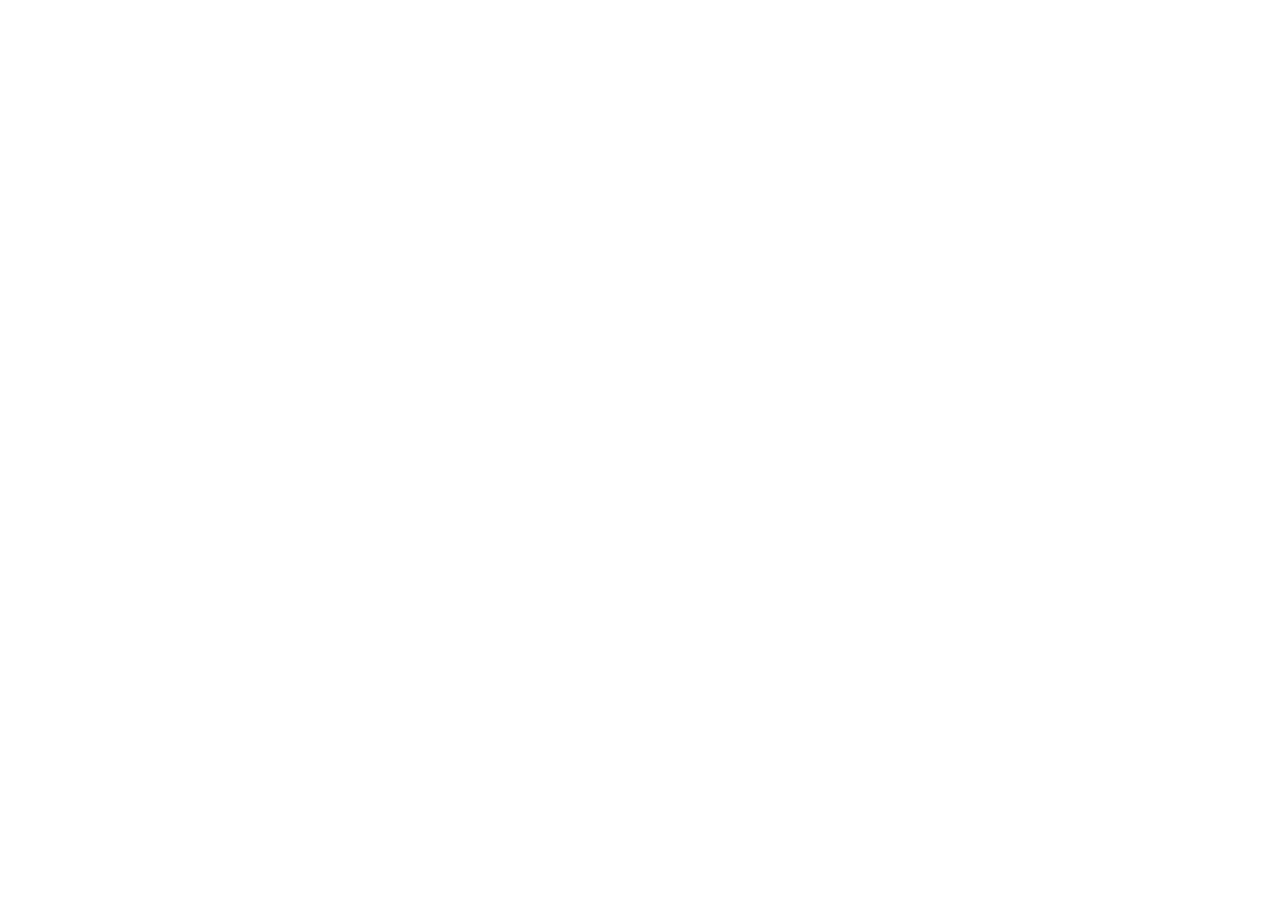
==== index.html @ db1a076f "first" ====
<!DOCTYPE html>
<html lang="pt-BR">

<head>
  <meta charset="UTF-8">
  <meta name="viewport" content="width=device-width, initial-scale=1.0">
  <title>Frutamina | Comercial Agrícola</title>
  <meta name="description" content="Frutamina - Atacadista de hortifruti. Frutas frescas, seleção e distribuição para pontos de venda. Atendimento em São Paulo e CEAGESP.">
  <meta name="theme-color" content="#2ecc71">
  
  <meta name="format-detection" content="telephone=no">

    <script>
        if (location.protocol !== 'https:') {
            location.replace('https://' + location.hostname + location.pathname + location.search);
        }
    </script> 

  <link rel="stylesheet" href="assets/css/style.css?v=2">
  <!-- Google Fonts (carregamento otimizado) -->
  <link href="https://fonts.googleapis.com/css2?family=Nunito:wght@200;400;700;900&family=Noto+Sans+SC:wght@400;700&display=swap" rel="stylesheet">
  <link rel="preconnect" href="https://cdn.jsdelivr.net">
  <!-- Preload imagem do banner para reduzir tempo até o primeiro paint do herói -->
  <link rel="preload" href="assets/svg/banner2.svg" as="image">
  <!-- Favicon -->

  <!-- Preconnect fonts (melhora carregamento do Google Fonts) -->
  <link rel="preconnect" href="https://fonts.googleapis.com">
  <link rel="preconnect" href="https://fonts.gstatic.com" crossorigin>

  <!-- Favicon -->
  <link rel="icon" type="image/png" href="assets/svg/favicon.webp">


  <!-- Bootstrap Icons -->
  <link rel="stylesheet" href="https://cdn.jsdelivr.net/npm/bootstrap-icons@1.13.1/font/bootstrap-icons.min.css" />

</head>


<body>
  <header id="header">
    <!-- Logo -->
    <div class="header-logo">
      <a href="#home">
  <img src="assets/svg/logo.webp" alt="Frutamina - logo" class="logo" width="600" height="450" loading="lazy" />
      </a>
    </div>

    <!-- Menu Desktop -->
    <nav class="menu-desktop">
      <ul class="menu menu-principal">
        <li class="menu-item">
          <a href="#home" class="menu-link active">
            <span class="menu-texto"> home </span>
          </a>
        </li>

        <li class="menu-item">
          <a href="#produtos" class="menu-link">
            <span class="menu-texto"> produtos </span>
          </a>
        </li>

        <li class="menu-item">
          <a href="#sobre" class="menu-link">
            <span class="menu-texto"> sobre</span>
          </a>
        </li>

        <li class="menu-item">
          <a href="#contato" class="menu-link">
            <span class="menu-texto"> contato </span>
          </a>
        </li>
      </ul>
    </nav>


    <!-- Icone Trocar Cor Tema -->
    <div class="header-toggle">
      <i id="toggleTheme" class="bi bi-sun"> </i>

      <button id="menuHamburger" class="btn-menu-mobile">
        <i class="bi bi-list"></i>
      </button>

    </div>
  </header>

  <!-- Menu Mobile -->
  <nav id="menuMobile" class="menu menu-principal menu-mobile">
    <!-- Botão de fechar -->
    <button class="btn-fechar-mobile" onclick="document.getElementById('menuMobile').classList.remove('active')">
      <i class="bi bi-x-lg"></i>
    </button>

    <!-- Logo dentro do menu -->


    <!-- Links com ícones -->
    <ul class="menu-lista">
      <li class="menu-item">
        <a href="#home" class="menu-link">
          <i class="bi bi-house-door"></i>
          <span>Home</span>
        </a>
      </li>
      <li class="menu-item">
        <a href="#produtos" class="menu-link">
          <i class="bi bi-basket"></i>
          <span>Produtos</span>
        </a>
      </li>
      <li class="menu-item">
        <a href="#sobre" class="menu-link">
          <i class="bi bi-info-circle"></i>
          <span>Sobre</span>
        </a>
      </li>
      <li class="menu-item">
        <a href="#contato" class="menu-link">
          <i class="bi bi-telephone"></i>
          <span>Contato</span>
        </a>
      </li>
    </ul>

    <!-- Redes sociais (opcional, mas enche espaço) -->
    <div class="menu-social-mobile">
      <a href="https://www.instagram.com/frutamina.oficial/" target="_blank"><i class="bi bi-instagram"></i></a>
      <a href="https://www.tiktok.com/@frutamina.oficial" target="_blank"><i class="bi bi-tiktok"></i></a>
      <a href="tel:3641-4352" target="_blank"><i class="bi bi-telephone"></i></a>
      <a href="tel:3641-4352" target="_blank"><i class="bi bi-whatsapp"></i></a>
    </div>
  </nav>
  <!-- FIM MENU MOBILE -->
  <main id="home">
    <section class="banner" id="home">
      <div class="main-content">
        <h1 class="titulo">Atacadista de Hortifruti</h1>
        <h2 class="subtitulo">frutas frescas</h2>
        <p class="subtitulo-banner">Avenida Doutor Gastão Vidigal, 1946 - Pav. MFEB MÓDULO 22 a 27 (CEAGESP) - Vila
          Leopoldina, São Paulo - SP, 05316-900</p>

        <ul class="menu menu-social">
          <li>
            <ul class="menu menu-social">

              <li>
                <a href="https://www.instagram.com/frutamina.oficial/" target="_blank" class="menu-social-link">
                  <i class="bi bi-instagram social-icon"></i>
                </a>
              </li>
              <li>
                <a href="https://www.tiktok.com/@frutamina.oficial" target="_blank" class="menu-social-link">
                  <i class="bi bi-tiktok social-icon"></i>
                </a>
              </li>
              <li>
                <a href="tel:3641-4352" target="_blank" class="menu-social-link">
                  <i class="bi bi-telephone social-icon"></i>
                </a>
              </li>
              <li>
                <a href="https://wa.me/5511999589953" target="_blank" class="menu-social-link">
                  <i class="bi bi-whatsapp social-icon"></i>
                </a>
              </li>
            </ul>
          </li>
        </ul>

        <!-- fechamento -->
        <a href="produtos.html">
          <button class="btn btn-banner">
            <span class="btn-texto">ver produtos</span>
            <i class="bi bi-arrow-down-right"></i>
          </button>
        </a>
    </section>
  </main>
  </div>

  <div class="container">
    <section id="produtos" class="produtos">
      <h2>Mais vendidos</h2>
      <div class="produtos-container">

        <article class="produtos-card">
            <img src="assets/svg/produtos/amarelo.webp" alt="Melões Frutamina" class="card-cover" loading="lazy" width="800" height="600" />

          <div class="card-body">
            <h3 class="card-title">Melões</h3>

            <p class="card-description">Frescos e selecionados</p>

            <ul class="card-lista">
              <li class="card-item">
                <i class="bi bi-droplet"></i>
                Sabor doce
              </li>
              <li class="card-item">
                <i class="bi bi-droplet"></i>
                Alta durabilidade
              </li>
              <li class="card-item">
                <i class="bi bi-droplet"></i>
                Marca premium
              </li>
            </ul>

            <div class="card-button">
              <a href="produtos.html">
              <button class="btn btn-primario">
                  <span class="btn-texto">Ver mais</span>
                  <i class="bi bi-search"></i>
                </button>
              </a>  
            </div>
          </div>
        </article>

        <article class="produtos-card2">
          <img src="assets/svg/produtos/melancia.webp" alt="Melancias Frutamina" class="card-cover" loading="lazy" width="800" height="600" />

          <div class="card-body">
            <h3 class="card-title">Melancias</h3>

            <p class="card-description">Frescas e selecionadas</p>

            <ul class="card-lista">
              <li class="card-item">
                <i class="bi bi-droplet"></i>
                Diversas variedades de Melancias
              </li>
              <li class="card-item">
                <i class="bi bi-droplet"></i>
                Melancias doces e suculentas
              </li>
              <li class="card-item">
                <i class="bi bi-droplet"></i>
                Melancias sem sementes
              </li>
            </ul>

            <div class="card-button">
              <a href="produtos.html">
              <button class="btn btn-primario">
                  <span class="btn-texto">Ver mais</span>
                  <i class="bi bi-search"></i>
                </a>
                </button>
            </div>
        </article>

        <article class="produtos-card">
          <img src="assets/svg/produtos/palmer.webp" alt="Mangas Palmer Frutamina" class="card-cover" loading="lazy" width="800" height="600" />

          <div class="card-body">
            <h3 class="card-title">Mangas</h3>

            <p class="card-description">Frescas e selecionadas</p>

            <ul class="card-lista">
              <li class="card-item">
                <i class="bi bi-droplet"></i>
                Cor vibrante
              </li>
              <li class="card-item">
                <i class="bi bi-droplet"></i>
                Doçura intensa
              </li>
              <li class="card-item">
                <i class="bi bi-droplet"></i>
                Alta produtividade
              </li>

            </ul>

            <div class="card-button">
              <a href="produtos.html">
              <button class="btn btn-primario">
                  <span class="btn-texto">Ver mais</span>
                  <i class="bi bi-search"></i>
                </button>
              </a>
            </div>
        </article>
        <a href="produtos.html">
          <button class="btn btn-primario btn-ver-mais">
            <span class="btn-texto">Ver mais produtos</span>
            <i class="bi bi-search"></i>
          </button>
        </a>
    </section>

    <section id="sobre" class="sobre">

      <!-- Conteudo 1 -->
      <div class="sobre-content1">
  <img src="assets/svg/logo2.webp" alt="Frutamina - selo" class="sobre-logo" loading="lazy" width="600" height="450">

        <div class="sobre-description">
          <h2> sobre nós </h2>
          <p>
            A Frutamina, empresa do Grupo De Marchi, atua desde 2003 no CEAGESP e, a partir de 2013, expandiu para a
            distribuição completa de FLV. Conta com dois centros de distribuição em São Paulo (12 mil m²), unidade de
            embalagem com capacidade de 200 mil kg/dia e atende mais de 300 lojas diariamente. Comercializa mais de 12
            milhões de kg por ano, abrangendo 50 variedades de frutas e legumes, nacionais e importados.
          </p>


        </div> <!-- Fim Descricao -->
      </div>


      <div class="sobre-content2">




        <section id="contato" class="contato">
          <div class="container-contato">
            <h2>contato</h2>

            <div class="contato-container">
              <!-- Lado Esquerdo - Informações de Contato -->
              <div class="contato-info">
                <div class="info-header">
                  <h3>Informações de Contato</h3>
                  <p>Estamos à disposição para atender você. Entre em contato por um dos canais abaixo:</p>
                </div>

                <a href="https://www.google.com/maps/dir/-23.5339776,-46.7402752/Frutamina+-+Avenida+Doutor+Gast%C3%A3o+Vidigal,+1946+-+Pav.+MFEB+MODULO+22+A+27+(+Ceagesp)+-+Vila+Leopoldina,+S%C3%A3o+Paulo+-+SP,+05316-900/@-23.5335942,-46.7415523,17z/data=!3m1!4b1!4m9!4m8!1m1!4e1!1m5!1m1!1s0x94cef8bb15cd7eb7:0xff317b3f53ee65c9!2m2!1d-46.737823!2d-23.532585?entry=ttu"
                  target="_blank">
                  <div class="info-item">
                    <div class="info-icon"><i class="bi bi-geo-alt"></i></div>
                    <div class="info-content">
                      <h4>Nosso Endereço</h4>
                      <p>Avenida Doutor Gastão Vidigal, 1946 - Pav. MFEB MÓDULO 22 a 27 (CEAGESP)</p>
                      <p>Vila Leopoldina, São Paulo - SP, 05316-900</p>
                    </div>
                  </div>
                </a>

                <a href="tel:3641-4352" target="_blank">
                  <div class="info-item">
                    <div class="info-icon"><i class="bi bi-telephone"></i></div>
                    <div class="info-content">
                      <h4>Telefone</h4>
                      <p>3641-4352</p>
                    </div>
                  </div>
                </a>

                <a href="https://wa.me/5511999589953" target="_blank">
                  <div class="info-item">
                    <div class="info-icon"><i class="bi bi-whatsapp"></i></div>
                    <div class="info-content">
                      <h4>WhatsApp</h4>
                      <p>(11) 99958-9953</p>
                    </div>
                  </div>
                </a>

                <a href="mailto:contato@frutamina.com.br" target="_blank">
                  <div class="info-item">
                    <div class="info-icon"><i class="bi bi-envelope"></i></div>
                    <div class="info-content">
                      <h4>Email</h4>
                      <p>contato@frutamina.com.br</p>
                    </div>
                  </div>
                </a>

                <a href="https://www.instagram.com/frutamina.oficial/" target="_blank">
                  <div class="info-item">
                    <div class="info-icon"><i class="bi bi-instagram"></i></div>
                    <div class="info-content">
                      <h4>Instagram</h4>
                      <p>@frutamina.oficial</p>
                    </div>
                  </div>
                </a>

                <a href="https://www.tiktok.com/@frutamina.oficial?lang=en" target="_blank">
                  <div class="info-item">
                    <div class="info-icon"><i class="bi bi-tiktok"></i></div>
                    <div class="info-content">
                      <h4>TikTok</h4>
                      <p>@frutamina.oficial</p>
                    </div>
                  </div>
                </a>
              </div>

              <!-- Lado Direito - Formulário (Formspree) -->
              <div class="contato-form">
                <div class="form-header">
                  <h3>Fale Conosco</h3>
                  <p>Envie sua mensagem e nossa equipe responderá o mais breve possível.</p>
                </div>
                

                <!-- IMPORTANTE: troque a URL abaixo pelo seu endpoint Formspree -->
                <form class="form-contato" id="formContato" action="https://formspree.io/f/xeolblra" method="POST"
                  novalidate>
                  <!-- Honeypot anti-spam (não remova) -->
                  <input type="text" name="_gotcha" tabindex="-1" autocomplete="off" style="display:none"
                    aria-hidden="true">

                  <!-- Opcional: assunto do e-mail que você recebe -->
                  <input type="hidden" name="_subject" value="Nova mensagem do site - Frutamina">
                  <!-- Opcional: redirecionamento se enviar sem JS -->
                  <input type="hidden" name="_next" value="/obrigado.html">

                  <div class="form-row">
                    <div class="form-group">
                      <input type="text" id="nome" name="nome" placeholder="Nome" required>
                    </div>
                    <div class="form-group">
                      <input type="tel" id="telefone" name="telefone" placeholder="Telefone" inputmode="tel"
                        autocomplete="tel" required>
                      <small class="error-msg" id="telError"></small>
                    </div>

                  </div>

                  <div class="form-row">
                    <div class="form-group">
                      <input type="text" id="segmento" name="segmento" placeholder="Segmento/Ramo">
                    </div>
                    <div class="form-group">
                      <input type="email" id="email" name="email" placeholder="Email" required>
                      <small class="error-msg" id="emailError"></small>
                    </div>
                  </div>

                  <div class="form-group">
                    <input type="text" id="assunto" name="assunto" placeholder="Assunto" required>
                  </div>

                  <div class="form-group">
                    <textarea id="mensagem" name="mensagem" placeholder="Mensagem" rows="5" required></textarea>
                  </div>

                  <div id="formAlert" class="form-alert" aria-live="polite"></div>

                  <button type="submit" class="btn btn-enviar" id="btnEnviar">
                    <span class="btn-texto">Enviar Mensagem</span>
                    <i class="bi bi-send"></i>
                  </button>
                </form>
              </div>
            </div>
          </div>
        </section>


      </div>
  </div>

  <footer>
    <div class="footer-container">
      <p class="frutamina">&copy; 2025 Frutamina. Todos os direitos reservados.</p>
      <a href="https://pathy-systems.github.io/pathy_systems/" target="_blank">
        <button class="btn-footer">
          <span class="pedro">Desenvolvido por Pathy Systems<i class="bi bi-github"></i></span>
        </button>
      </a>
    </div>
  </footer>


</body>
<script src="assets/js/script.js?v=2" defer></script>
---- assets/css/style.css ----
* {
  box-sizing: border-box;
  margin: 0;
  padding: 0;
}

:root {
  --fonte-textos: 'Nunito', sans-serif;
  --fonte-titulos: 'Noto Sans SC', sans-serif;
  --fonte-escrita: 'Noto Sans Duployan', sans-serif;
  --cor-link: #2563eb;
}

:root,
:root[data-theme="light"] {
  --cor-fundo-primário: #ffffff;
  --cor-fundo-secundário: #eeeeee;
  --cor-texto: #000000;
  --cor-icone: #555555;
  --cor-hover: #2ecc71;
  --cor-azul-contato: #2563eb;
  --cor-azul-hover: #1d4ed8;
  --cor-botao: #000;

}

:root[data-theme="dark"] {
  --cor-fundo-primário: #121212;
  --cor-fundo-secundário: #1e1e1e;
  --cor-texto: #f5f5f5;
  --cor-icone: #bbbbbb;
  --cor-hover: #2ecc71;
  --cor-botao: #fff;

}

html {
  scroll-behavior: smooth;

}


.container {
  margin: 0 auto;
  padding-left: 2rem;
  padding-right: 2rem;
}



.produtos,
.sobre,
.contato {
  padding-top: 5rem;
  padding-bottom: 2rem;
  /* ajuste conforme a altura do seu header */
}

i {
  color: var(--cor-icone);
}

button {
  border: var(--cor-texto) 2.5px solid;
  background: none;
  cursor: pointer;
}

body {
  background-color: var(--cor-fundo-primário);
  transition: all 0.3s ease-in-out;
}


a {
  text-decoration: none;
  color: var(--cor-link);
}

span {
  font-family: var(--fonte-textos);
}

ul {
  list-style: none;
}

li {
  color: var(--cor-texto)
}


h1 {
  font-family: var(--fonte-textos);
  color: var(--cor-texto);
  text-rendering: optimizeLegibility;
  text-transform: uppercase;
}

h2 {
  font-family: var(--fonte-textos);
  color: var(--cor-texto);
  text-transform: uppercase;
  display: flex;
  justify-content: center;
  font-size: 3rem;
  letter-spacing: 5px;
}

h3 {
  font-family: var(--fonte-escrita);
  color: var(--cor-texto);
  text-rendering: optimizeLegibility;
}

h4 {
  font-family: var(--fonte-escrita);
  color: var(--cor-texto);
  text-rendering: optimizeLegibility;
}

/* BOTOES */

.btn-banner {
  border-radius: 1rem;
  font-size: 1rem;
  cursor: pointer;
  transition: all 0.3s ease-in-out;
  display: flex;
  gap: 0.5rem;
  align-items: center;
  justify-content: center;
  margin-top: -1rem;
  background: transparent;
  padding: 0.6rem 1.2rem;
  gap: .6rem;
  border-radius: 2rem;
  border-color: white;
}


.btn-banner:hover {
  background: #2ecc71;
  border-color: #2ecc71;
  color: #fff;
  transform: translateY(-2px);
}

.btn-banner i {
  color: white;
}

.btn-banner span {
  color: white;
  font-weight: 700;
  text-transform: capitalize;
  font-weight: 700;
}

.btn-primario {
  border-radius: 1rem;
  font-size: 1rem;
  cursor: pointer;
  transition: all 0.3s ease-in-out;
  display: flex;
  gap: 0.5rem;
  align-items: center;
  justify-content: center;
  margin-top: -1rem;
  background: transparent;
  padding: 0.6rem 1.2rem;
  gap: .6rem;
  border-radius: 2rem;
}


.btn-primario:hover {
  background: #2ecc71;
  border-color: #2ecc71;
  color: #fff;
  transform: translateY(-2px);
}

.btn-primario i {
  color: var(--cor-texto);
}

.btn-primario span {
  color: var(--cor-texto);
  font-weight: 700;
  text-transform: capitalize;
  font-weight: 700;
}

.btn-primario:hover span {
  color: #fff;
  font-weight: 700;
}

.btn-primario:hover i {
  color: #fff;
}

/* SOCIAL ICONS */

.social-icon {
  color: white;
  font-size: 2rem;
}


/* CORPO */

.titulo {
  display: flex;
  justify-content: center;
  font-size: 4rem;
}

.subtitulo-banner {
  font-size: 1.2rem;
  /* tamanho do subtítulo do banner */
  font-family: var(--fonte-textos);
  color: var(--cor-texto);
  margin-top: -0.5rem;
  text-align: center;
}

.banner p {
  text-decoration: none;
}

/* MENU */

.logo {
  width: 15rem;
  height: auto;
  pointer-events: none;
}

.logo img,
card-cover,
produto-img,
modal-imagem img {
  aspect-ratio: 4 / 3;
  max-width: 100%;
  height: auto;
  display: block;
}

#header {
  display: flex;
  flex-direction: row;
  align-items: center;
  justify-content: space-between;
  width: 100%;
  padding: 1rem 2rem;
  z-index: 100;
  position: fixed;
  background-color: var(--cor-fundo-secundário);
  transition: all 0.3s ease-in-out;
}

.header-logo {
  display: flex;
  align-items: center;
  /* Garante alinhamento da logo */
}

.menu {
  display: flex;
  gap: 1rem;
  align-items: center;
}

.menu-texto {
  color: var(--cor-texto);
  text-transform: uppercase;
  font-size: 1rem;
  font-weight: 700;
  font-family: var(--fonte-textos);
  text-rendering: optimizeLegibility;
  transition: border-bottom 0.3s ease;
  border-bottom: 2px solid transparent;

}

.menu-link {
  display: flex;
  align-items: center;
  gap: 0.5rem;
  padding: 0.5rem 1rem;
  transition: all 0.3s ease-in-out;
  color: var(--cor-texto);
}

.menu-link span {
  color: var(--cor-texto);
}

.menu-link.active .menu-texto,
.menu-link:hover .menu-texto {
  color: var(--cor-hover);
  transition: all 0.3s ease-in-out;
  border-bottom: 2px solid var(--cor-hover);
  /* Linha visível ao ativar */
}


.menu-link:hover .social-icon {
  color: var(--cor-hover);
  transition: all 0.3s ease-in-out;
}

.header-toggle {
  display: flex;
  align-items: center;
  justify-content: flex-end;
}

#toggleTheme:hover {
  color: var(--cor-hover);
  transition: all 0.3s ease-in-out;
  border-bottom: 2px solid;
  /* Linha invisível para evitar "pulo" ao ativar */
  transition: border-bottom 0.3s ease;
  /* Adiciona transição suave */
}

#toggleTheme {
  cursor: pointer;
  color: var(--cor-icone);
  font-size: 1.6rem;
  /* tamanho fonte */
  transition: all 0.3s ease-in-out, border-bottom 0.3s ease;
  border-bottom: 2px solid transparent;
  /* Linha invisível para evitar "pulo" ao ativar */
}

.btn-menu-mobile {
  color: var(--cor-icone);
  border: none;
  font-size: 1.8rem;
  padding: 0.5rem;
  margin-left: 1rem;
  display: flex;
  align-items: center;
  justify-content: center;
  cursor: pointer;
  display: none;
}

/* MENU MOBILE */

/* ===== MENU MOBILE MODERNO ===== */
.menu-mobile {
  position: fixed;
  top: 0;
  right: 0;
  z-index: 50;
  width: 75%;
  height: 100%;
  background: var(--cor-fundo-secundário);
  backdrop-filter: blur(10px);
  display: flex;
  flex-direction: column;
  padding: 2rem 1.5rem;
  transform: translateX(100%);
  transition: transform 0.4s ease, opacity 0.3s ease;
  opacity: 0;
}

.menu-mobile.active {
  transform: translateX(0);
  opacity: 1;
}

.btn-fechar-mobile {
  align-self: flex-end;
  background: none;
  border: none;
  font-size: 2rem;
  color: #fff;
  margin-bottom: 1rem;
}

.menu-logo-mobile {
  text-align: center;
  margin-bottom: 2rem;
}

.menu-logo-mobile img {
  width: 120px;
  height: auto;
}

.menu-lista {
  list-style: none;
  flex: 1;
}

.menu-lista .menu-item {
  margin-bottom: 1.2rem;
}

.menu-lista .menu-link {
  display: flex;
  align-items: center;
  gap: 0.8rem;
  padding: 0.8rem 1rem;
  border-radius: 8px;
  color: #fff;
  text-decoration: none;
  transition: background 0.3s ease;
  font-size: 1.1rem;
}

.menu-lista .menu-link:hover {
  background: rgba(255, 255, 255, 0.1);
}

.menu-lista .menu-link i {
  font-size: 1.3rem;
  color: var(--cor-azul-contato);
}

.menu-social-mobile {
  margin-top: auto;
  display: flex;
  justify-content: center;
  gap: 1.5rem;
}

.menu-social-mobile a {
  font-size: 1.8rem;
  transition: color 0.3s ease;
}

.menu-social-mobile i:hover {
  color: var(--cor-azul-contato);
  transition: 0.3s ease-in-out;
}


/* Corpo */

#home {
  display: flex;
  flex-direction: column;
  gap: 1.5rem;
  padding-top: 2rem;
}

.banner h1 {
  font-size: 5rem;
  color: white;
  font-weight: 800;
  text-align: center;
}

.banner h2 {
  font-size: 4rem;
  color: white;
  font-weight: 800;
  text-decoration: none;
}

.subtitulo-banner {
  color: white;
}

.banner {
  min-height: 100vh;
  display: flex;
  align-items: center;
  justify-content: center;
  background: url('../svg/banner2.svg') no-repeat center center/cover;
  position: relative;
  overflow: hidden;
  display: flex;
}

.banner::before {
  content: '';
  position: absolute;
  top: 0;
  left: 0;
  width: 100%;
  height: 100%;
  background: inherit;
  filter: blur(4px) brightness(0.9);
  z-index: 1;
  display: flex;
}



.main-content {
  position: relative;
  z-index: 2;
}

.main-content {
  display: flex;
  flex-direction: column;
  align-items: center;
  justify-content: center;
  gap: 1.5rem;
  padding: 1rem 2rem;
  width: 100%;
  z-index: 2;
}

/* menu social */

.menu-social {
  display: flex;
  gap: 1rem;
  justify-content: left;
  margin-top: 1rem;
}

.menu-social-link {
  color: var(--cor-icone);
  display: flex;
  align-items: center;
  gap: 0.5rem;
  transition: all 0.3s ease-in-out;
  margin-bottom: 1rem;
}

.menu-social-link:hover .social-icon {
  color: var(--cor-hover);
  transition: all 0.3s ease-in-out;
}

/* botão */

.produtos {
  display: flex;
  flex-direction: column;
  gap: 1.5rem;
  /* ajuste conforme a altura do seu header */
}

.produtos-container {
  display: flex;
  flex-direction: column;
  gap: 4rem;
}

.produtos-card {
  display: flex;
  flex-direction: row;
  gap: 3rem;
}

.produtos-card2 {
  display: flex;
  flex-direction: row-reverse;
  gap: 3rem;
}

.card-cover {
  width: 50%;
  object-fit: cover;
  object-position: center;
  border-radius: 1rem;
  height: auto;
  pointer-events: none;
}

.card-body {
  display: flex;
  flex-direction: column;
  justify-content: flex-start;
  align-items: flex-start;
  gap: 1rem;
  margin-top: 15px;
}

.card-title {
  font-size: 1.5rem;
  /* tamanho fonte */
  font-family: var(--fonte-textos);
  text-rendering: optimizeLegibility;
  color: var(--cor-texto);
}

.card-description {
  font-size: 1.5rem;
  /* tamanho fonte */
  font-weight: 200;
  /* peso da fonte */
  font-family: var(--fonte-escrita);
  text-rendering: optimizeLegibility;
  color: var(--cor-texto);
}

.card-lista {
  display: flex;
  flex-direction: column;
  gap: 0.5rem;
  color: var(--cor-texto);
  font-family: var(--fonte-textos);
}


.card-item i {
  font-size: 1.1rem;
}

.card-item {
  display: flex;
  gap: 0.5rem;
  text-rendering: optimizeLegibility;
}


.card-button {
  display: flex;
  flex-flow: row wrap;
  justify-content: center;
  align-items: center;
}

.produtos .btn-primario {
  margin: auto;
  width: auto;
}

.btn-ver-mais {
  font-size: 1.1rem;
}

.description-button {
  padding-top: 2rem;
}

/* Sobre */
#sobre {
  scroll-margin-top: 2rem;
}

.sobre-content1,
.sobre-content2 {
  display: flex;
  flex-direction: row;
  align-items: center;
  gap: 2rem;
  text-align: center;

}


.sobre-logo {
  width: 40%;
  border-radius: 50%;
  pointer-events: none;
}

.sobre-description {
  display: flex;
  flex-direction: column;
  gap: 1.5rem;
}

.sobre-description p {
  font-size: 1.5rem;
  color: var(--cor-texto);
  font-family: var(--fonte-escrita);
}

.sobre-content2 .col1,
.sobre-content2 .col2 {
  display: flex;
  flex-direction: column;
  text-align: left;
  gap: 1.5rem;
}

.sobre-content2 .col1 .row1,
.sobre-content2 .col1 .row2 {
  display: flex;
  flex-direction: row;
  gap: .5rem;
}

.sobre-content2 {
  display: flex;
  gap: 2rem;
  align-items: flex-start;
}

.description-button {
  display: flex;
  justify-content: center;
  align-items: center;
  /* opcional, centraliza verticalmente se houver altura */
  margin-top: -2rem;
  /* opcional, espaçamento acima */
}

.sobre-content2 .col1,
.sobre-content2 .col2 {
  display: flex;
  flex-direction: column;
  text-align: left;
  gap: 1.5rem;
}

.sobre-content2 .col1 .row1,
.sobre-content2 .col1 .row2 {
  display: flex;
  flex-direction: column;
  gap: .5rem;
}

.sobre-title {
  font-size: 3rem;
}

.sobre-lista {
  font-size: 1.1rem;
  /* tamanho fonte */
}

.sobre-item {
  display: flex;
  align-items: center;
  gap: 0.5rem;
  font-family: var(--fonte-escrita);
}

.sobre-item i {
  font-size: 1.2rem;
  color: var(--cor-texto);
}

/* Seção Contato */
.contato {
  padding: 5rem 0 2rem;
  background-color: var(--cor-fundo-primário);
  transition: 0.3s ease-in-out;
}

.contato h2 {
  color: var(--cor-texto);
  text-align: center;
  font-size: 3rem;
  letter-spacing: 5px;
  margin-bottom: 3rem;
}


.contato-container {
  display: grid;
  grid-template-columns: 1fr 1fr;
  gap: 0;
  border-radius: 1rem;
  overflow: hidden;
  box-shadow: 0 10px 30px rgba(0, 0, 0, 0.1);
  min-height: 600px;
  transition: 0.3s ease-in-out;
  box-sizing: border-box;
  max-width: 100vw;
  overflow-x: hidden;
  margin-bottom: 0.5rem;
  color: white;
}

/* Lado Esquerdo - Informações */
.contato-info {
  background: linear-gradient(135deg, var(--cor-azul-contato) 0%, var(--cor-azul-hover) 100%);
  padding: 3rem 2.5rem;
  color: white;
  display: flex;
  flex-direction: column;
  gap: 2rem;
}

.info-header h3 {
  font-family: var(--fonte-escrita);
  font-size: 2rem;
  margin-bottom: 1rem;
  color: white;
}

.info-header p {
  font-size: 1.1rem;
  line-height: 1.6;
  opacity: 0.9;
  font-family: var(--fonte-textos);
}

.info-item {
  display: flex;
  align-items: flex-start;
  gap: 1.5rem;
  padding: 1rem 0;
  border-bottom: 1px solid rgba(255, 255, 255, 0.1);
  transition: all 0.3s ease;
}

.info-item:last-child {
  border-bottom: none;
}

.info-item:hover {
  transform: translateY(-10px);
  background-color: rgba(255, 255, 255, 0.05);
  border-radius: 0.5rem;
  padding: 1rem;
  margin: 0 -1rem;
}

.info-icon {
  background-color: rgba(255, 255, 255, 0.2);
  border-radius: 50%;
  width: 50px;
  height: 50px;
  display: flex;
  align-items: center;
  justify-content: center;
  flex-shrink: 0;
}

.info-icon i {
  color: white;
  font-size: 1.5rem;
}

.info-content h4 {
  color: white;
}

.info-content p {
  font-size: 1rem;
  line-height: 1.5;
  opacity: 0.9;
  font-family: var(--fonte-textos);
  color: white;
}

/* Lado Direito - Formulário */
.contato-form {
  background-color: var(--cor-fundo-secundário);
  padding: 3rem 2.5rem;
  display: flex;
  flex-direction: column;
  gap: 2rem;
}

.form-header h3 {
  font-family: var(--fonte-escrita);
  font-size: 2rem;
  margin-bottom: 1rem;
  color: var(--cor-texto);
}

.form-header p {
  font-size: 1.1rem;
  line-height: 1.6;
  color: var(--cor-icone);
  font-family: var(--fonte-textos);
}

.form-contato {
  display: flex;
  flex-direction: column;
  gap: 1.5rem;

}

.form-row {
  display: grid;
  grid-template-columns: 1fr 1fr;
  gap: 1rem;
}

.form-group {
  display: flex;
  flex-direction: column;
}

.info-item {
  flex-direction: row;
  align-items: left;
  text-align: left;
}

.form-group input,
.form-group textarea {
  padding: 1rem;
  border: 2px solid var(--cor-fundo-secundário);
  border-radius: 0.5rem;
  font-size: 1rem;
  font-family: var(--fonte-textos);
  background-color: var(--cor-fundo-primário);
  color: var(--cor-texto);
  transition: 0.3s ease-in-out;
}

.form-group input:focus,
.form-group textarea:focus {
  outline: none;
  border-color: var(--cor-azul-contato);
  box-shadow: 0 0 0 3px rgba(37, 99, 235, 0.1);

}

.form-group input::placeholder,
.form-group textarea::placeholder {
  color: var(--cor-icone);
  opacity: 0.7;
}

.form-group textarea {
  resize: vertical;
  min-height: 120px;
}

.container-contato a {
  display: contents;
}

.container-contato {
  display: flex;
}

/* Botão Enviar */
.btn-enviar {
  background: linear-gradient(135deg, var(--cor-azul-contato) 0%, var(--cor-azul-hover) 100%);
  border: none;
  border-radius: 0.75rem;
  padding: 1rem 2rem;
  font-size: 1.1rem;
  font-weight: 600;
  font-family: var(--fonte-textos);
  cursor: pointer;
  display: flex;
  align-items: center;
  justify-content: center;
  gap: 0.5rem;
  transition: all 0.3s ease;
  align-self: flex-start;
}

.btn-enviar:hover {
  transform: translateY(-2px);
  box-shadow: 0 8px 25px rgba(37, 99, 235, 0.3);
  background: linear-gradient(135deg, var(--cor-azul-hover) 0%, #1e40af 100%);
}

.btn-enviar:active {
  transform: translateY(0);
}

.btn-enviar .btn-texto {
  color: white;
}

.btn-enviar i {
  color: white;
  font-size: 1.1rem;
}

.container-contato {
  display: flex;
  flex-direction: column;
  gap: 2rem;
}

/* MENSAGEM */

/* ====== Contato - Feedback & Estados ====== */
.form-alert {
  margin: 12px 0 0;
  font-size: 0.95rem;
  line-height: 1.4;
  opacity: 0;
  transform: translateY(6px);
  transition: opacity .25s ease, transform .25s ease;
  min-height: 1em;
  font-family: var(--fonte-textos);
}

.form-alert.success {
  color: #1a7f37;
  /* verde */
  opacity: 1;
  transform: translateY(0);
}

.error-msg {
  color: red;
  font-size: 0.85rem;
  display: none;
  font-family: var(--fonte-escrita);
}

input.error {
  border: 1px solid red;
  font-family: var(--fonte-escrita);
}


.btn-enviar[disabled] {
  opacity: .7;
  cursor: not-allowed;
}

/* Dark mode compatível */
body.dark .form-alert.success {
  color: #3ddc84;
}

body.dark .form-alert.error {
  color: #ff6b6b;
}

/* Footer */
.footer-container {
  width: 100%;
  max-width: 1200px;
  display: flex;
  justify-content: space-between;
  align-items: center;
  padding: 0 1.5rem;
}

footer {
  background: var(--cor-fundo-secundário);
  padding: 2rem 0;
  color: #fff;
  display: flex;
  justify-content: center;
  align-items: center;
}

.footer-container p {
  margin: 0;
  font-size: 0.9rem;
  text-align: left;
  font-family: var(--fonte-textos);
  color: var(--cor-texto);
}

.pedro {
  color: white;
  font-weight: 700;
}


.footer-container i {
  padding-left: .5rem;
  color: white;
}

.btn-footer {
  display: inline-block;
  padding: 0.6rem 1.2rem;
  margin-top: 0.5rem;
  border-radius: 1rem;
  background: linear-gradient(135deg, #2a7d2e, #45b649);
  box-shadow: 0 4px 10px rgba(0, 0, 0, 0.15);
  transition: all 0.3s ease-in-out;
  cursor: pointer;
  border: none;
}

.btn-footer:hover {
  transform: translateY(-3px) scale(1.05);
  box-shadow: 0 6px 14px rgba(0, 0, 0, 0.25);
  background: linear-gradient(135deg, #45b649, #45b649);
  transition: all 0.3s ease-in-out;
}



.pedro:hover i,
.pedro i {
  color: white;
}

.frutamina {
  font-size: 1rem;
}

::-webkit-scrollbar {
   display: none;
}

/* Responsivo */
@media (max-width: 1200px) {
  h1 {
    font-size: 3rem;
  }

  .subtitulo-h1 {
    font-size: 2.2rem;
  }
}


@media (max-width: 992px) {
  h1 {
    font-size: 2.5rem;
  }

  .subtitulo-h1 {
    font-size: 1.8rem;
  }
}

@media (max-width: 880px) {
  .contato-container {
    grid-template-columns: 1fr;
    min-height: auto;
  }

  .btn-menu-mobile {
    display: flex;
  }

  .menu-desktop {
    display: none;
  }

}




@media (max-width: 768px) {



  .banner h1 {
    font-size: 2rem;
    justify-content: center;
    text-align: center;
  }

  .banner h2 {
    font-size: 1.5rem;
    text-align: center;
  }


  .container {
    padding-left: 1.5rem;
    padding-right: 1.5rem;
  }

  h1 {
    font-size: 2.8rem;
  }


  .btn-primario {
    padding: 0.5rem 1rem;
    margin-top: -2.2rem;
  }

  .social-icon {
    font-size: 1.3rem;
  }

  .produtos-container {
    display: flex;
    flex-direction: column;
  }

  .produtos h2 {
    font-size: 2.5rem;
    text-align: center;
  }

  .card-cover {
    width: 100%;
    height: auto;
    align-items: center;
  }

  .produtos-card,
  .produtos-card2 {
    flex-direction: column;
    display: flex;
  }

  .sobre-content1,
  .sobre-content2 {
    flex-direction: column;
    text-align: center;
    align-items: center;
    padding-bottom: 2rem;
  }

  .sobre-logo {
    width: 60%;
    height: auto;
    margin-bottom: 1rem;
  }


  .contato-container {
    display: flex;
    flex-direction: column;
    gap: 2rem;
  }

  .info-item {
    flex-direction: row;
    align-items: left;
    text-align: left;
    gap: 1rem;
  }

  .btn-menu-mobile {
    display: flex;
  }

  .menu-desktop {
    display: none;
  }

  #home,
  .produtos,
  .sobre,
  .contato,
  .footer {
    display: flex;
    flex-direction: column;
  }

  .footer-container {
    flex-direction: column;
    /* Empilha os itens no mobile */
    text-align: center;
  }


  .card-cover {
    width: 100%;
    height: auto;
  }


}

@media (max-width: 480px) {

  #header {
    padding: 0.5rem 1rem;
  }

  .logo {
    width: 10rem;
  }

  .container {
    padding-left: 1rem;
    padding-right: 1rem;
  }

  h1 {
    font-size: 1.5rem;
  }

  .subtitulo-h1 {
    padding-top: 1rem;
    font-size: 1rem;
  }

  .subtitulo-banner {
    font-size: .9rem;
  }


  .produtos h2 {
    font-size: 1.8rem;
  }

  .sobre h2 {
    font-size: 1.8rem;
  }

  .sobre-logo {
    width: 80%;
    height: auto;
  }

  .sobre p {
    font-size: 1rem;
  }

  .contato h2 {
    font-size: 1.8rem;
  }

  .contato-container {
    display: flex;
    flex-direction: column;
    width: 100%;
    gap: 1.5rem;
    min-height: auto;
    box-sizing: border-box;
    padding: 0 0.5rem;
  }

  .contato-info,
  .contato-form {
    width: 100%;
    box-sizing: border-box;
  }

  .form-row {
    grid-template-columns: 1fr;
  }

  .form-row {
    grid-template-columns: 1fr;
  }

  .footer-container {
    font-size: 0.9rem;
  }
}

@media (max-width: 390px) {
  h1 {
    font-size: 1.4rem;
  }

  h2 {
    font-size: 1.4rem;
  }

  .subtitulo-h1 {
    font-size: 0.9rem;
  }

  #toggleTheme {
    font-size: 1.4rem;
  }

  .subtitulo-banner {
    font-size: 0.8rem;
  }

  .btn-primario {
    padding: 0.4rem 0.8rem;
    font-size: 0.9rem;
    margin-top: -2.5rem;
  }

  .banner .btn-primario {
    font-size: .7rem;
    padding: .4rem .8rem;
    gap: .4rem;
  }



  .social-icon {
    font-size: 1.1rem;
    padding-left: .2rem;
  }

  .menu-texto {
    font-size: 0.9rem;
  }

  .btn-menu-mobile {
    font-size: 1.5rem;
    padding: 0.4rem;
    margin-left: 0.5rem;
  }

  .footer-container {
    font-size: 0.8rem;
    padding: 0 1rem;
  }


}

@media (max-width: 320px) {

  h1 {
    font-size: 1.1rem;
  }

  h2 {
    font-size: 1.2rem;
  }

  .subtitulo-h1 {
    font-size: 0.8rem;
  }

  .subtitulo-banner {
    font-size: 0.7rem;
  }

  .btn-primario {
    padding: 0.3rem 0.6rem;
    font-size: 0.8rem;
    margin-top: -2.8rem;
  }

  .banner .btn-primario {
    font-size: .6rem;
    padding: .3rem .6rem;
    gap: .3rem;
  }

  .social-icon {
    font-size: 1rem;
  }

  .menu-texto {
    font-size: 0.8rem;
  }

  .btn-menu-mobile {
    font-size: 1.3rem;
    padding: 0.3rem;
    margin-left: 0.3rem;
  }

  .footer-container {
    font-size: 0.7rem;
    padding: 0 0.5rem;
  }



  .contato-container {
    padding: 0.5rem;
    gap: 1rem;
  }

  .footer-container p {
    font-size: 0.7rem;
  }

  .footer-container {
    flex-direction: column;
    text-align: center;
    gap: 0.5rem;
  }

  .pedro {
    font-size: .8rem;
  }
}
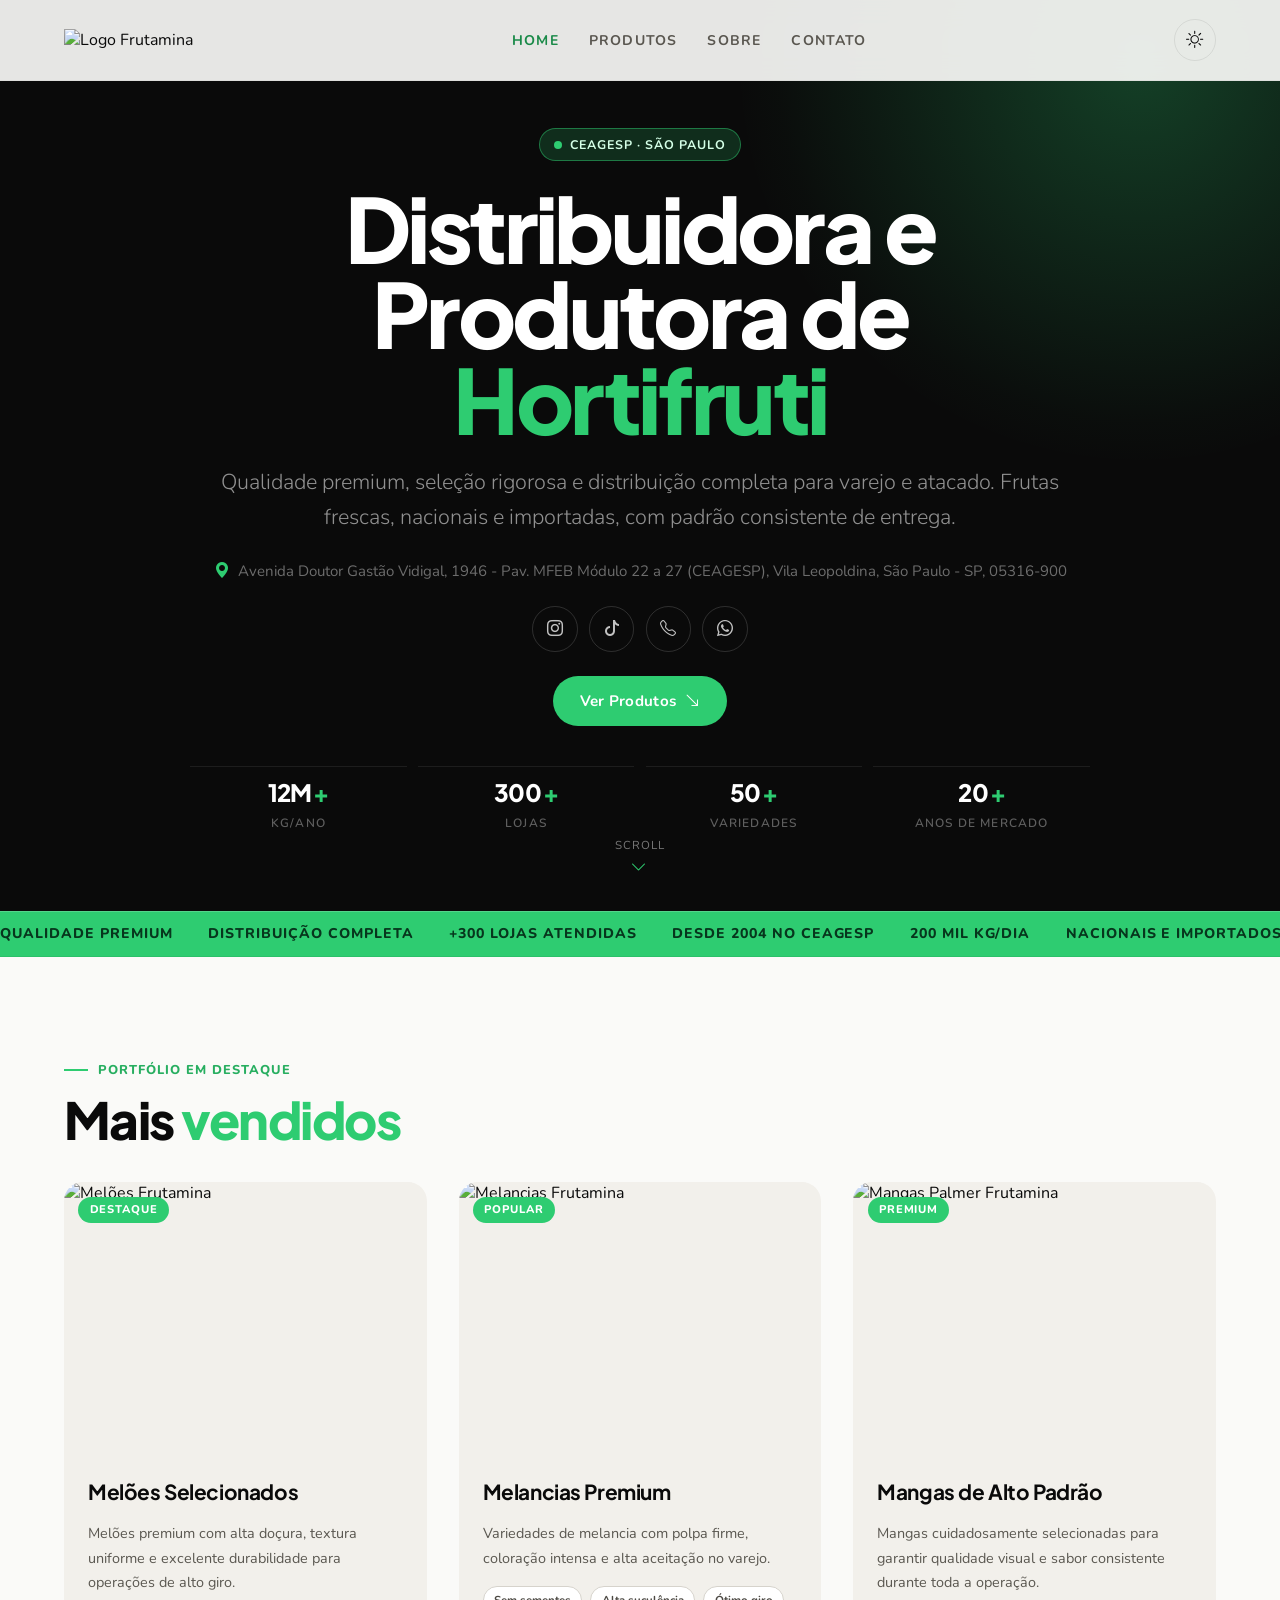
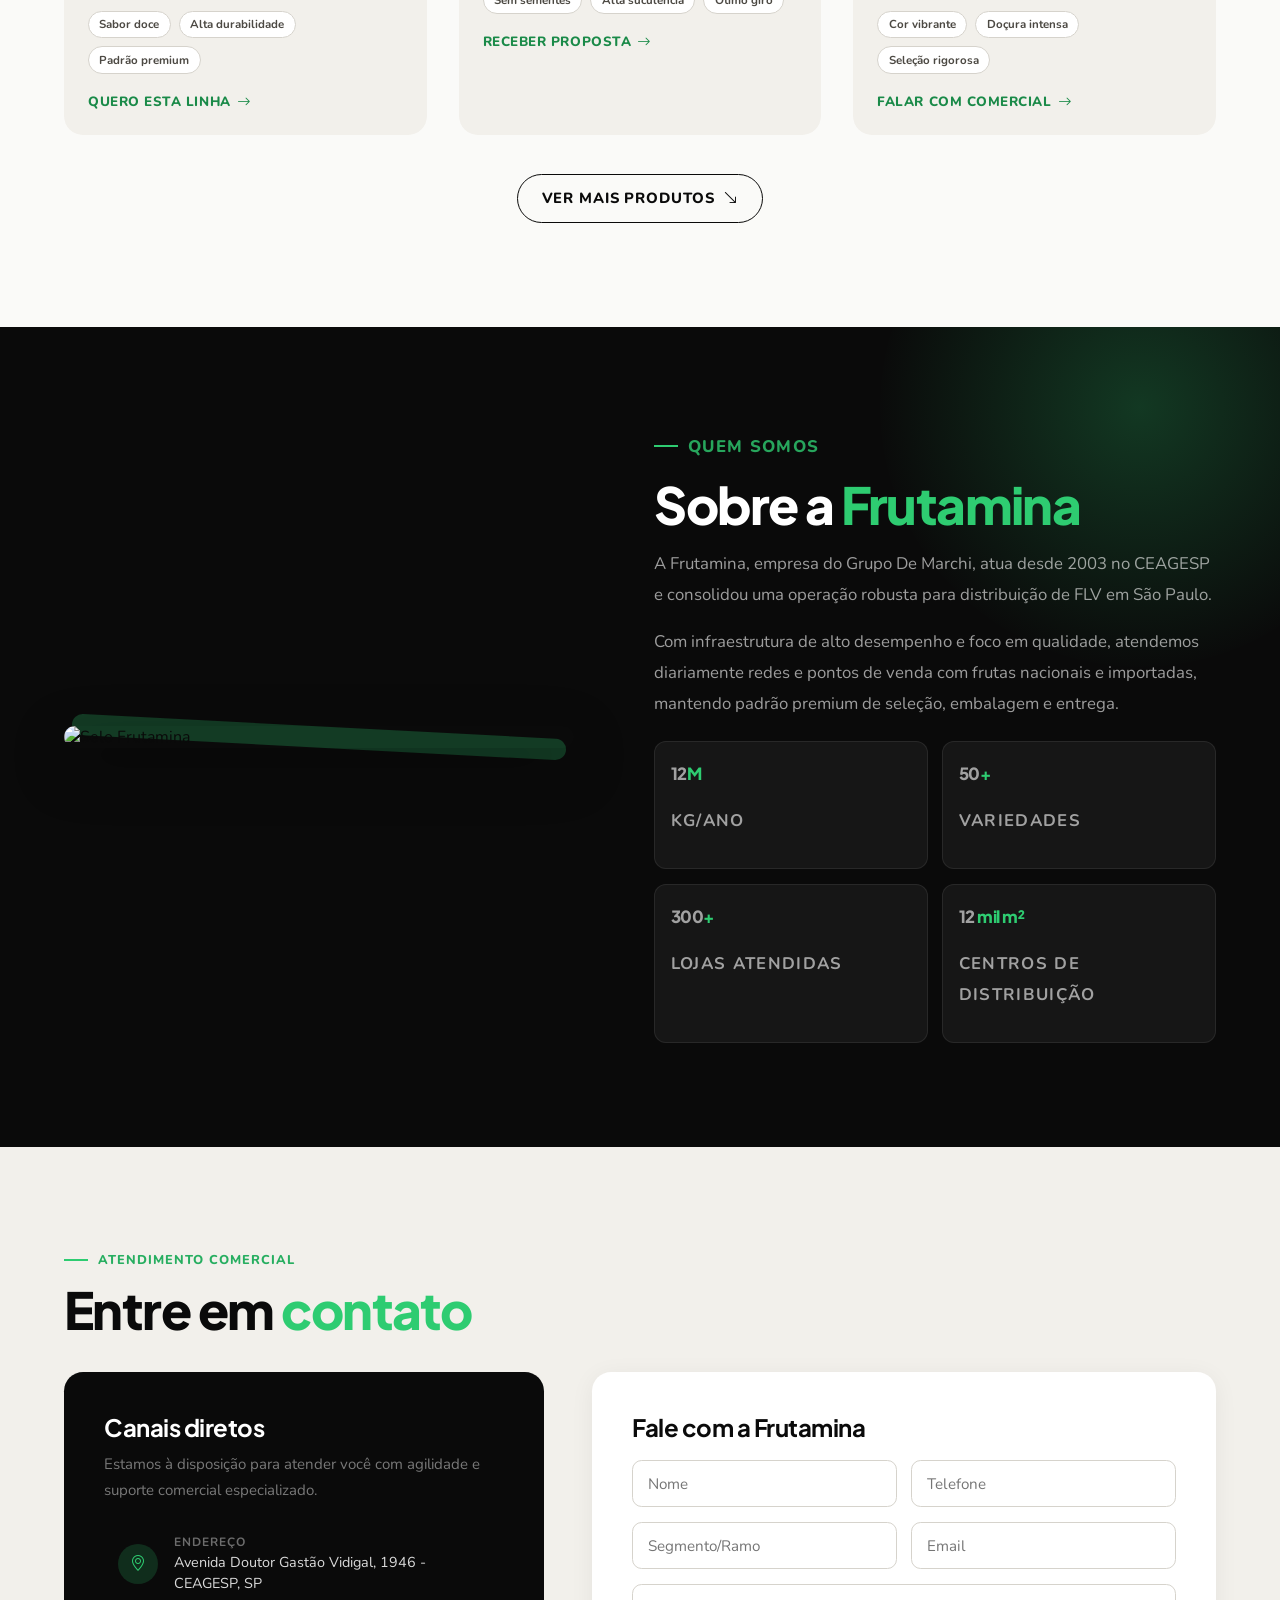
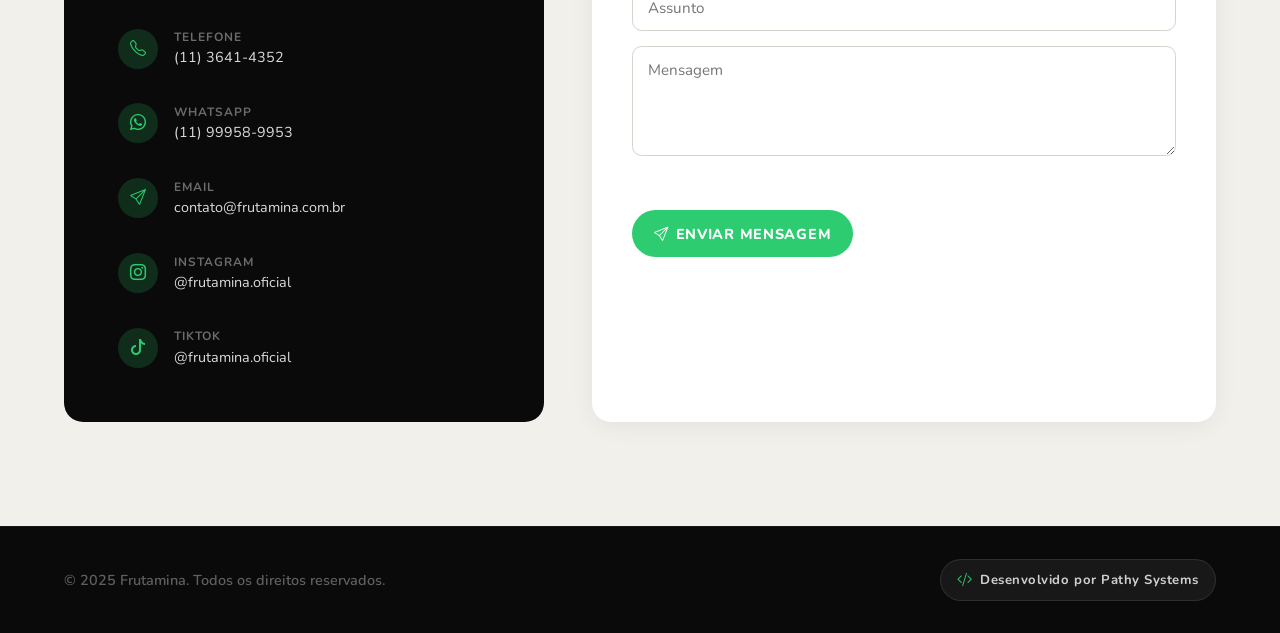
==== commit e30412a4: "fiz um upgrade no visual da página produtos, melhoramos a forma do usuario filtrar os produtos" ====
--- a/index.html
+++ b/index.html
@@ -1,479 +1,201 @@
-
-<!DOCTYPE html>
-<html lang="pt-BR">
-
+﻿<!DOCTYPE html>
+<html lang="pt-BR" data-theme="light">
 <head>
   <meta charset="UTF-8">
   <meta name="viewport" content="width=device-width, initial-scale=1.0">
-  <title>Frutamina | Comercial Agrícola</title>
-  <meta name="description" content="Frutamina - Atacadista de hortifruti. Frutas frescas, seleção e distribuição para pontos de venda. Atendimento em São Paulo e CEAGESP.">
-  <meta name="theme-color" content="#2ecc71">
-  
-  <meta name="format-detection" content="telephone=no">
-
-    <script>
-        if (location.protocol !== 'https:') {
-            location.replace('https://' + location.hostname + location.pathname + location.search);
-        }
-    </script> 
-
-  <link rel="stylesheet" href="assets/css/style.css?v=2">
-  <!-- Google Fonts (carregamento otimizado) -->
-  <link href="https://fonts.googleapis.com/css2?family=Nunito:wght@200;400;700;900&family=Noto+Sans+SC:wght@400;700&display=swap" rel="stylesheet">
-  <link rel="preconnect" href="https://cdn.jsdelivr.net">
-  <!-- Preload imagem do banner para reduzir tempo até o primeiro paint do herói -->
-  <link rel="preload" href="assets/svg/banner2.svg" as="image">
-  <!-- Favicon -->
-
-  <!-- Preconnect fonts (melhora carregamento do Google Fonts) -->
+  <title>Frutamina | Distribuidora e Produtora de Hortifruti</title>
+  <meta name="description" content="Frutamina, atacadista de hortifruti no CEAGESP, São Paulo. Qualidade premium e distribuição completa.">
   <link rel="preconnect" href="https://fonts.googleapis.com">
   <link rel="preconnect" href="https://fonts.gstatic.com" crossorigin>
-
-  <!-- Favicon -->
-  <link rel="icon" type="image/png" href="assets/svg/favicon.webp">
-
-
-  <!-- Bootstrap Icons -->
-  <link rel="stylesheet" href="https://cdn.jsdelivr.net/npm/bootstrap-icons@1.13.1/font/bootstrap-icons.min.css" />
-
+  <link href="https://fonts.googleapis.com/css2?family=Plus+Jakarta+Sans:wght@300;400;600;700;800&family=Nunito:wght@300;400;600;700;900&display=swap" rel="stylesheet">
+  <link rel="stylesheet" href="https://cdn.jsdelivr.net/npm/bootstrap-icons@1.13.1/font/bootstrap-icons.min.css">
+  <link rel="stylesheet" href="assets/css/index.css">
 </head>
-
-
 <body>
+  <div id="overlayMobile"></div>
+
   <header id="header">
-    <!-- Logo -->
-    <div class="header-logo">
-      <a href="#home">
-  <img src="assets/svg/logo.webp" alt="Frutamina - logo" class="logo" width="600" height="450" loading="lazy" />
+    <div class="container header-inner">
+      <a class="header-logo" href="#home" aria-label="Frutamina">
+        <img src="https://frutamina.com.br/assets/svg/logo.webp" alt="Logo Frutamina">
       </a>
-    </div>
-
-    <!-- Menu Desktop -->
-    <nav class="menu-desktop">
-      <ul class="menu menu-principal">
-        <li class="menu-item">
-          <a href="#home" class="menu-link active">
-            <span class="menu-texto"> home </span>
-          </a>
-        </li>
-
-        <li class="menu-item">
-          <a href="#produtos" class="menu-link">
-            <span class="menu-texto"> produtos </span>
-          </a>
-        </li>
-
-        <li class="menu-item">
-          <a href="#sobre" class="menu-link">
-            <span class="menu-texto"> sobre</span>
-          </a>
-        </li>
-
-        <li class="menu-item">
-          <a href="#contato" class="menu-link">
-            <span class="menu-texto"> contato </span>
-          </a>
-        </li>
-      </ul>
-    </nav>
-
-
-    <!-- Icone Trocar Cor Tema -->
-    <div class="header-toggle">
-      <i id="toggleTheme" class="bi bi-sun"> </i>
-
-      <button id="menuHamburger" class="btn-menu-mobile">
-        <i class="bi bi-list"></i>
-      </button>
-
+      <nav class="menu-desktop" aria-label="Navegação principal">
+        <ul>
+          <li><a class="menu-link active" href="#home">Home</a></li>
+          <li><a class="menu-link" href="produtos.html">Produtos</a></li>
+          <li><a class="menu-link" href="#sobre">Sobre</a></li>
+          <li><a class="menu-link" href="#contato">Contato</a></li>
+        </ul>
+      </nav>
+      <div class="header-actions">
+        <button id="toggleTheme" class="icon-btn" type="button" aria-label="Alternar tema"><i class="bi bi-sun"></i></button>
+        <button id="menuHamburger" class="icon-btn" type="button" aria-label="Abrir menu"><i class="bi bi-list"></i></button>
+      </div>
     </div>
   </header>
 
-  <!-- Menu Mobile -->
-  <nav id="menuMobile" class="menu menu-principal menu-mobile">
-    <!-- Botão de fechar -->
-    <button class="btn-fechar-mobile" onclick="document.getElementById('menuMobile').classList.remove('active')">
-      <i class="bi bi-x-lg"></i>
-    </button>
-
-    <!-- Logo dentro do menu -->
-
-
-    <!-- Links com ícones -->
-    <ul class="menu-lista">
-      <li class="menu-item">
-        <a href="#home" class="menu-link">
-          <i class="bi bi-house-door"></i>
-          <span>Home</span>
-        </a>
-      </li>
-      <li class="menu-item">
-        <a href="#produtos" class="menu-link">
-          <i class="bi bi-basket"></i>
-          <span>Produtos</span>
-        </a>
-      </li>
-      <li class="menu-item">
-        <a href="#sobre" class="menu-link">
-          <i class="bi bi-info-circle"></i>
-          <span>Sobre</span>
-        </a>
-      </li>
-      <li class="menu-item">
-        <a href="#contato" class="menu-link">
-          <i class="bi bi-telephone"></i>
-          <span>Contato</span>
-        </a>
-      </li>
+  <nav id="menuMobile" aria-label="Menu mobile">
+    <div class="mobile-top">
+      <button class="btn-fechar-mobile" type="button" id="btnFecharMobile" aria-label="Fechar menu"><i class="bi bi-x-lg"></i></button>
+    </div>
+    <ul class="menu-mobile-list">
+      <li><a class="menu-link" href="#home"><i class="bi bi-house-door"></i><span>Home</span></a></li>
+      <li><a class="menu-link" href="produtos.html"><i class="bi bi-basket"></i><span>Produtos</span></a></li>
+      <li><a class="menu-link" href="#sobre"><i class="bi bi-info-circle"></i><span>Sobre</span></a></li>
+      <li><a class="menu-link" href="#contato"><i class="bi bi-telephone"></i><span>Contato</span></a></li>
     </ul>
-
-    <!-- Redes sociais (opcional, mas enche espaço) -->
-    <div class="menu-social-mobile">
-      <a href="https://www.instagram.com/frutamina.oficial/" target="_blank"><i class="bi bi-instagram"></i></a>
-      <a href="https://www.tiktok.com/@frutamina.oficial" target="_blank"><i class="bi bi-tiktok"></i></a>
-      <a href="tel:3641-4352" target="_blank"><i class="bi bi-telephone"></i></a>
-      <a href="tel:3641-4352" target="_blank"><i class="bi bi-whatsapp"></i></a>
+    <div class="menu-mobile-footer">
+      <a href="https://www.instagram.com/frutamina.oficial/" target="_blank" rel="noopener noreferrer" aria-label="Instagram"><i class="bi bi-instagram"></i></a>
+      <a href="https://www.tiktok.com/@frutamina.oficial" target="_blank" rel="noopener noreferrer" aria-label="TikTok"><i class="bi bi-tiktok"></i></a>
+      <a href="tel:36414352" aria-label="Telefone"><i class="bi bi-telephone"></i></a>
+      <a href="https://wa.me/5511999589953" target="_blank" rel="noopener noreferrer" aria-label="WhatsApp"><i class="bi bi-whatsapp"></i></a>
     </div>
   </nav>
-  <!-- FIM MENU MOBILE -->
+
   <main id="home">
-    <section class="banner" id="home">
+    <section class="banner" aria-label="Seção principal">
+      <div class="hero-orb" aria-hidden="true"></div>
       <div class="main-content">
-        <h1 class="titulo">Atacadista de Hortifruti</h1>
-        <h2 class="subtitulo">frutas frescas</h2>
-        <p class="subtitulo-banner">Avenida Doutor Gastão Vidigal, 1946 - Pav. MFEB MÓDULO 22 a 27 (CEAGESP) - Vila
-          Leopoldina, São Paulo - SP, 05316-900</p>
-
-        <ul class="menu menu-social">
-          <li>
-            <ul class="menu menu-social">
-
-              <li>
-                <a href="https://www.instagram.com/frutamina.oficial/" target="_blank" class="menu-social-link">
-                  <i class="bi bi-instagram social-icon"></i>
-                </a>
-              </li>
-              <li>
-                <a href="https://www.tiktok.com/@frutamina.oficial" target="_blank" class="menu-social-link">
-                  <i class="bi bi-tiktok social-icon"></i>
-                </a>
-              </li>
-              <li>
-                <a href="tel:3641-4352" target="_blank" class="menu-social-link">
-                  <i class="bi bi-telephone social-icon"></i>
-                </a>
-              </li>
-              <li>
-                <a href="https://wa.me/5511999589953" target="_blank" class="menu-social-link">
-                  <i class="bi bi-whatsapp social-icon"></i>
-                </a>
-              </li>
-            </ul>
-          </li>
-        </ul>
-
-        <!-- fechamento -->
-        <a href="produtos.html">
-          <button class="btn btn-banner">
-            <span class="btn-texto">ver produtos</span>
-            <i class="bi bi-arrow-down-right"></i>
-          </button>
-        </a>
+        <p class="hero-tag"><span class="dot"></span>CEAGESP · São Paulo</p>
+        <h1 class="titulo">Distribuidora e Produtora de<br><em>Hortifruti</em></h1>
+        <p class="subtitulo">Qualidade premium, seleção rigorosa e distribuição completa para varejo e atacado. Frutas frescas, nacionais e importadas, com padrão consistente de entrega.</p>
+        <p class="hero-endereco"><i class="bi bi-geo-alt-fill"></i>Avenida Doutor Gastão Vidigal, 1946 - Pav. MFEB Módulo 22 a 27 (CEAGESP), Vila Leopoldina, São Paulo - SP, 05316-900</p>
+        <div class="hero-social">
+          <a href="https://www.instagram.com/frutamina.oficial/" target="_blank" rel="noopener noreferrer" aria-label="Instagram"><i class="bi bi-instagram"></i></a>
+          <a href="https://www.tiktok.com/@frutamina.oficial" target="_blank" rel="noopener noreferrer" aria-label="TikTok"><i class="bi bi-tiktok"></i></a>
+          <a href="tel:36414352" aria-label="Telefone"><i class="bi bi-telephone"></i></a>
+          <a href="https://wa.me/5511999589953" target="_blank" rel="noopener noreferrer" aria-label="WhatsApp"><i class="bi bi-whatsapp"></i></a>
+        </div>
+        <a class="btn-banner" href="#produtos">Ver Produtos <i class="bi bi-arrow-down-right"></i></a>
+        <div class="hero-stats">
+          <article class="stat"><p class="stat-numero">12M<span>+</span></p><p class="stat-label">kg/ano</p></article>
+          <article class="stat"><p class="stat-numero">300<span>+</span></p><p class="stat-label">lojas</p></article>
+          <article class="stat"><p class="stat-numero">50<span>+</span></p><p class="stat-label">variedades</p></article>
+          <article class="stat"><p class="stat-numero">20<span>+</span></p><p class="stat-label">anos de mercado</p></article>
+        </div>
+      </div>
+      <div class="scroll-hint"><span>scroll</span><i class="bi bi-chevron-down"></i></div>
     </section>
   </main>
-  </div>
-
-  <div class="container">
-    <section id="produtos" class="produtos">
-      <h2>Mais vendidos</h2>
-      <div class="produtos-container">
-
-        <article class="produtos-card">
-            <img src="assets/svg/produtos/amarelo.webp" alt="Melões Frutamina" class="card-cover" loading="lazy" width="800" height="600" />
-
+
+  <section class="faixa" aria-label="Destaques Frutamina">
+    <div class="faixa-track">
+      <span class="faixa-item">Qualidade Premium</span><span class="faixa-item">Distribuição Completa</span><span class="faixa-item">+300 Lojas Atendidas</span><span class="faixa-item">Desde 2004 no CEAGESP</span><span class="faixa-item">200 mil kg/dia</span><span class="faixa-item">Nacionais e Importados</span>
+      <span class="faixa-item">Qualidade Premium</span><span class="faixa-item">Distribuição Completa</span><span class="faixa-item">+300 Lojas Atendidas</span><span class="faixa-item">Desde 2004 no CEAGESP</span><span class="faixa-item">200 mil kg/dia</span><span class="faixa-item">Nacionais e Importados</span>
+    </div>
+  </section>
+
+  <section id="produtos">
+    <div class="container">
+      <header class="section-top">
+        <p class="section-label">Portfólio em destaque</p>
+        <h2 class="section-title">Mais <em>vendidos</em></h2>
+      </header>
+      <div class="produtos-grid">
+        <article class="produto-card">
+          <div class="card-img-wrap"><img src="https://frutamina.com.br/assets/svg/produtos/amarelo.webp" alt="Melões Frutamina"><span class="card-badge">Destaque</span></div>
           <div class="card-body">
-            <h3 class="card-title">Melões</h3>
-
-            <p class="card-description">Frescos e selecionados</p>
-
-            <ul class="card-lista">
-              <li class="card-item">
-                <i class="bi bi-droplet"></i>
-                Sabor doce
-              </li>
-              <li class="card-item">
-                <i class="bi bi-droplet"></i>
-                Alta durabilidade
-              </li>
-              <li class="card-item">
-                <i class="bi bi-droplet"></i>
-                Marca premium
-              </li>
-            </ul>
-
-            <div class="card-button">
-              <a href="produtos.html">
-              <button class="btn btn-primario">
-                  <span class="btn-texto">Ver mais</span>
-                  <i class="bi bi-search"></i>
-                </button>
-              </a>  
+            <h3 class="card-title">Melões Selecionados</h3>
+            <p class="card-description">Melões premium com alta doçura, textura uniforme e excelente durabilidade para operações de alto giro.</p>
+            <div class="card-tags"><span>Sabor doce</span><span>Alta durabilidade</span><span>Padrão premium</span></div>
+            <a class="btn-card" href="#contato">Quero esta linha <i class="bi bi-arrow-right"></i></a>
+          </div>
+        </article>
+        <article class="produto-card">
+          <div class="card-img-wrap"><img src="https://frutamina.com.br/assets/svg/produtos/melancia.webp" alt="Melancias Frutamina"><span class="card-badge">Popular</span></div>
+          <div class="card-body">
+            <h3 class="card-title">Melancias Premium</h3>
+            <p class="card-description">Variedades de melancia com polpa firme, coloração intensa e alta aceitação no varejo.</p>
+            <div class="card-tags"><span>Sem sementes</span><span>Alta suculência</span><span>Ótimo giro</span></div>
+            <a class="btn-card" href="#contato">Receber proposta <i class="bi bi-arrow-right"></i></a>
+          </div>
+        </article>
+        <article class="produto-card">
+          <div class="card-img-wrap"><img src="https://frutamina.com.br/assets/svg/produtos/palmer.webp" alt="Mangas Palmer Frutamina"><span class="card-badge">Premium</span></div>
+          <div class="card-body">
+            <h3 class="card-title">Mangas de Alto Padrão</h3>
+            <p class="card-description">Mangas cuidadosamente selecionadas para garantir qualidade visual e sabor consistente durante toda a operação.</p>
+            <div class="card-tags"><span>Cor vibrante</span><span>Doçura intensa</span><span>Seleção rigorosa</span></div>
+            <a class="btn-card" href="#contato">Falar com comercial <i class="bi bi-arrow-right"></i></a>
+          </div>
+        </article>
+      </div>
+      <div class="produtos-cta"><a class="btn-ver-mais" href="produtos.html">Ver mais produtos <i class="bi bi-arrow-down-right"></i></a></div>
+    </div>
+  </section>
+
+  <section id="sobre">
+    <div class="container sobre-inner">
+      <div class="sobre-img-wrap">
+        <div class="sobre-img-bg" aria-hidden="true"></div>
+        <img class="sobre-logo" src="https://frutamina.com.br/assets/svg/logo2.webp" alt="Selo Frutamina">
+      </div>
+      <div class="sobre-content">
+        <p class="section-label">Quem somos</p>
+        <h2 class="section-title">Sobre a <em>Frutamina</em></h2>
+        <p>A Frutamina, empresa do Grupo De Marchi, atua desde 2003 no CEAGESP e consolidou uma operação robusta para distribuição de FLV em São Paulo.</p>
+        <p>Com infraestrutura de alto desempenho e foco em qualidade, atendemos diariamente redes e pontos de venda com frutas nacionais e importadas, mantendo padrão premium de seleção, embalagem e entrega.</p>
+        <div class="sobre-numeros">
+          <article class="numero-card"><p class="numero-valor">12<span>M</span></p><p class="numero-desc">kg/ano</p></article>
+          <article class="numero-card"><p class="numero-valor">50<span>+</span></p><p class="numero-desc">variedades</p></article>
+          <article class="numero-card"><p class="numero-valor">300<span>+</span></p><p class="numero-desc">lojas atendidas</p></article>
+          <article class="numero-card"><p class="numero-valor">12<span> mil m²</span></p><p class="numero-desc">centros de distribuição</p></article>
+        </div>
+      </div>
+    </div>
+  </section>
+
+  <section id="contato">
+    <div class="container">
+      <header class="section-top">
+        <p class="section-label">Atendimento comercial</p>
+        <h2 class="section-title">Entre em <em>contato</em></h2>
+      </header>
+      <div class="contato-grid">
+        <aside class="contato-info-card">
+          <h3>Canais diretos</h3>
+          <p>Estamos à disposição para atender você com agilidade e suporte comercial especializado.</p>
+          <div class="info-lista">
+            <a class="info-item" href="https://www.google.com/maps/dir/-23.5339776,-46.7402752/Frutamina+-+Avenida+Doutor+Gast%C3%A3o+Vidigal,+1946+-+Pav.+MFEB+MODULO+22+A+27+(+Ceagesp)+-+Vila+Leopoldina,+S%C3%A3o+Paulo+-+SP,+05316-900/@-23.5335942,-46.7415523,17z/data=!3m1!4b1!4m9!4m8!1m1!4e1!1m5!1m1!1s0x94cef8bb15cd7eb7:0xff317b3f53ee65c9!2m2!1d-46.737823!2d-23.532585?entry=ttu" target="_blank" rel="noopener noreferrer"><div class="info-icon"><i class="bi bi-geo-alt"></i></div><div class="info-content"><h4>Endereço</h4><p>Avenida Doutor Gastão Vidigal, 1946 - CEAGESP, SP</p></div></a>
+            <a class="info-item" href="tel:36414352"><div class="info-icon"><i class="bi bi-telephone"></i></div><div class="info-content"><h4>Telefone</h4><p>(11) 3641-4352</p></div></a>
+            <a class="info-item" href="https://wa.me/5511999589953" target="_blank" rel="noopener noreferrer"><div class="info-icon"><i class="bi bi-whatsapp"></i></div><div class="info-content"><h4>WhatsApp</h4><p>(11) 99958-9953</p></div></a>
+            <a class="info-item" href="mailto:contato@frutamina.com.br"><div class="info-icon"><i class="bi bi-send"></i></div><div class="info-content"><h4>Email</h4><p>contato@frutamina.com.br</p></div></a>
+            <a class="info-item" href="https://www.instagram.com/frutamina.oficial/" target="_blank" rel="noopener noreferrer"><div class="info-icon"><i class="bi bi-instagram"></i></div><div class="info-content"><h4>Instagram</h4><p>@frutamina.oficial</p></div></a>
+            <a class="info-item" href="https://www.tiktok.com/@frutamina.oficial" target="_blank" rel="noopener noreferrer"><div class="info-icon"><i class="bi bi-tiktok"></i></div><div class="info-content"><h4>TikTok</h4><p>@frutamina.oficial</p></div></a>
+          </div>
+        </aside>
+        <article class="form-card">
+          <h3>Fale com a Frutamina</h3>
+          <form class="form-contato" id="formContato" action="https://formspree.io/f/xeolblra" method="POST">
+            <input type="text" name="_gotcha" class="campo-oculto" tabindex="-1" autocomplete="off">
+            <input type="hidden" name="_subject" value="Nova mensagem do site - Frutamina">
+            <input type="hidden" name="_next" value="/obrigado.html">
+            <div class="form-row">
+              <div class="form-group"><input type="text" name="nome" id="nome" placeholder="Nome" required></div>
+              <div class="form-group"><input type="tel" name="telefone" id="telefone" placeholder="Telefone" required></div>
             </div>
-          </div>
-        </article>
-
-        <article class="produtos-card2">
-          <img src="assets/svg/produtos/melancia.webp" alt="Melancias Frutamina" class="card-cover" loading="lazy" width="800" height="600" />
-
-          <div class="card-body">
-            <h3 class="card-title">Melancias</h3>
-
-            <p class="card-description">Frescas e selecionadas</p>
-
-            <ul class="card-lista">
-              <li class="card-item">
-                <i class="bi bi-droplet"></i>
-                Diversas variedades de Melancias
-              </li>
-              <li class="card-item">
-                <i class="bi bi-droplet"></i>
-                Melancias doces e suculentas
-              </li>
-              <li class="card-item">
-                <i class="bi bi-droplet"></i>
-                Melancias sem sementes
-              </li>
-            </ul>
-
-            <div class="card-button">
-              <a href="produtos.html">
-              <button class="btn btn-primario">
-                  <span class="btn-texto">Ver mais</span>
-                  <i class="bi bi-search"></i>
-                </a>
-                </button>
+            <div class="form-row">
+              <div class="form-group"><input type="text" name="segmento" id="segmento" placeholder="Segmento/Ramo"></div>
+              <div class="form-group"><input type="email" name="email" id="email" placeholder="Email" required></div>
             </div>
-        </article>
-
-        <article class="produtos-card">
-          <img src="assets/svg/produtos/palmer.webp" alt="Mangas Palmer Frutamina" class="card-cover" loading="lazy" width="800" height="600" />
-
-          <div class="card-body">
-            <h3 class="card-title">Mangas</h3>
-
-            <p class="card-description">Frescas e selecionadas</p>
-
-            <ul class="card-lista">
-              <li class="card-item">
-                <i class="bi bi-droplet"></i>
-                Cor vibrante
-              </li>
-              <li class="card-item">
-                <i class="bi bi-droplet"></i>
-                Doçura intensa
-              </li>
-              <li class="card-item">
-                <i class="bi bi-droplet"></i>
-                Alta produtividade
-              </li>
-
-            </ul>
-
-            <div class="card-button">
-              <a href="produtos.html">
-              <button class="btn btn-primario">
-                  <span class="btn-texto">Ver mais</span>
-                  <i class="bi bi-search"></i>
-                </button>
-              </a>
-            </div>
-        </article>
-        <a href="produtos.html">
-          <button class="btn btn-primario btn-ver-mais">
-            <span class="btn-texto">Ver mais produtos</span>
-            <i class="bi bi-search"></i>
-          </button>
-        </a>
-    </section>
-
-    <section id="sobre" class="sobre">
-
-      <!-- Conteudo 1 -->
-      <div class="sobre-content1">
-  <img src="assets/svg/logo2.webp" alt="Frutamina - selo" class="sobre-logo" loading="lazy" width="600" height="450">
-
-        <div class="sobre-description">
-          <h2> sobre nós </h2>
-          <p>
-            A Frutamina, empresa do Grupo De Marchi, atua desde 2003 no CEAGESP e, a partir de 2013, expandiu para a
-            distribuição completa de FLV. Conta com dois centros de distribuição em São Paulo (12 mil m²), unidade de
-            embalagem com capacidade de 200 mil kg/dia e atende mais de 300 lojas diariamente. Comercializa mais de 12
-            milhões de kg por ano, abrangendo 50 variedades de frutas e legumes, nacionais e importados.
-          </p>
-
-
-        </div> <!-- Fim Descricao -->
-      </div>
-
-
-      <div class="sobre-content2">
-
-
-
-
-        <section id="contato" class="contato">
-          <div class="container-contato">
-            <h2>contato</h2>
-
-            <div class="contato-container">
-              <!-- Lado Esquerdo - Informações de Contato -->
-              <div class="contato-info">
-                <div class="info-header">
-                  <h3>Informações de Contato</h3>
-                  <p>Estamos à disposição para atender você. Entre em contato por um dos canais abaixo:</p>
-                </div>
-
-                <a href="https://www.google.com/maps/dir/-23.5339776,-46.7402752/Frutamina+-+Avenida+Doutor+Gast%C3%A3o+Vidigal,+1946+-+Pav.+MFEB+MODULO+22+A+27+(+Ceagesp)+-+Vila+Leopoldina,+S%C3%A3o+Paulo+-+SP,+05316-900/@-23.5335942,-46.7415523,17z/data=!3m1!4b1!4m9!4m8!1m1!4e1!1m5!1m1!1s0x94cef8bb15cd7eb7:0xff317b3f53ee65c9!2m2!1d-46.737823!2d-23.532585?entry=ttu"
-                  target="_blank">
-                  <div class="info-item">
-                    <div class="info-icon"><i class="bi bi-geo-alt"></i></div>
-                    <div class="info-content">
-                      <h4>Nosso Endereço</h4>
-                      <p>Avenida Doutor Gastão Vidigal, 1946 - Pav. MFEB MÓDULO 22 a 27 (CEAGESP)</p>
-                      <p>Vila Leopoldina, São Paulo - SP, 05316-900</p>
-                    </div>
-                  </div>
-                </a>
-
-                <a href="tel:3641-4352" target="_blank">
-                  <div class="info-item">
-                    <div class="info-icon"><i class="bi bi-telephone"></i></div>
-                    <div class="info-content">
-                      <h4>Telefone</h4>
-                      <p>3641-4352</p>
-                    </div>
-                  </div>
-                </a>
-
-                <a href="https://wa.me/5511999589953" target="_blank">
-                  <div class="info-item">
-                    <div class="info-icon"><i class="bi bi-whatsapp"></i></div>
-                    <div class="info-content">
-                      <h4>WhatsApp</h4>
-                      <p>(11) 99958-9953</p>
-                    </div>
-                  </div>
-                </a>
-
-                <a href="mailto:contato@frutamina.com.br" target="_blank">
-                  <div class="info-item">
-                    <div class="info-icon"><i class="bi bi-envelope"></i></div>
-                    <div class="info-content">
-                      <h4>Email</h4>
-                      <p>contato@frutamina.com.br</p>
-                    </div>
-                  </div>
-                </a>
-
-                <a href="https://www.instagram.com/frutamina.oficial/" target="_blank">
-                  <div class="info-item">
-                    <div class="info-icon"><i class="bi bi-instagram"></i></div>
-                    <div class="info-content">
-                      <h4>Instagram</h4>
-                      <p>@frutamina.oficial</p>
-                    </div>
-                  </div>
-                </a>
-
-                <a href="https://www.tiktok.com/@frutamina.oficial?lang=en" target="_blank">
-                  <div class="info-item">
-                    <div class="info-icon"><i class="bi bi-tiktok"></i></div>
-                    <div class="info-content">
-                      <h4>TikTok</h4>
-                      <p>@frutamina.oficial</p>
-                    </div>
-                  </div>
-                </a>
-              </div>
-
-              <!-- Lado Direito - Formulário (Formspree) -->
-              <div class="contato-form">
-                <div class="form-header">
-                  <h3>Fale Conosco</h3>
-                  <p>Envie sua mensagem e nossa equipe responderá o mais breve possível.</p>
-                </div>
-                
-
-                <!-- IMPORTANTE: troque a URL abaixo pelo seu endpoint Formspree -->
-                <form class="form-contato" id="formContato" action="https://formspree.io/f/xeolblra" method="POST"
-                  novalidate>
-                  <!-- Honeypot anti-spam (não remova) -->
-                  <input type="text" name="_gotcha" tabindex="-1" autocomplete="off" style="display:none"
-                    aria-hidden="true">
-
-                  <!-- Opcional: assunto do e-mail que você recebe -->
-                  <input type="hidden" name="_subject" value="Nova mensagem do site - Frutamina">
-                  <!-- Opcional: redirecionamento se enviar sem JS -->
-                  <input type="hidden" name="_next" value="/obrigado.html">
-
-                  <div class="form-row">
-                    <div class="form-group">
-                      <input type="text" id="nome" name="nome" placeholder="Nome" required>
-                    </div>
-                    <div class="form-group">
-                      <input type="tel" id="telefone" name="telefone" placeholder="Telefone" inputmode="tel"
-                        autocomplete="tel" required>
-                      <small class="error-msg" id="telError"></small>
-                    </div>
-
-                  </div>
-
-                  <div class="form-row">
-                    <div class="form-group">
-                      <input type="text" id="segmento" name="segmento" placeholder="Segmento/Ramo">
-                    </div>
-                    <div class="form-group">
-                      <input type="email" id="email" name="email" placeholder="Email" required>
-                      <small class="error-msg" id="emailError"></small>
-                    </div>
-                  </div>
-
-                  <div class="form-group">
-                    <input type="text" id="assunto" name="assunto" placeholder="Assunto" required>
-                  </div>
-
-                  <div class="form-group">
-                    <textarea id="mensagem" name="mensagem" placeholder="Mensagem" rows="5" required></textarea>
-                  </div>
-
-                  <div id="formAlert" class="form-alert" aria-live="polite"></div>
-
-                  <button type="submit" class="btn btn-enviar" id="btnEnviar">
-                    <span class="btn-texto">Enviar Mensagem</span>
-                    <i class="bi bi-send"></i>
-                  </button>
-                </form>
-              </div>
-            </div>
-          </div>
-        </section>
-
-
-      </div>
-  </div>
+            <div class="form-group"><input type="text" name="assunto" id="assunto" placeholder="Assunto" required></div>
+            <div class="form-group"><textarea name="mensagem" id="mensagem" placeholder="Mensagem" required></textarea></div>
+            <p id="formAlert" class="form-alert" aria-live="polite"></p>
+            <button class="btn-enviar" id="btnEnviar" type="submit"><i class="bi bi-send"></i><span>Enviar mensagem</span></button>
+          </form>
+        </article>
+      </div>
+    </div>
+  </section>
 
   <footer>
-    <div class="footer-container">
-      <p class="frutamina">&copy; 2025 Frutamina. Todos os direitos reservados.</p>
-      <a href="https://pathy-systems.github.io/pathy_systems/" target="_blank">
-        <button class="btn-footer">
-          <span class="pedro">Desenvolvido por Pathy Systems<i class="bi bi-github"></i></span>
-        </button>
-      </a>
+    <div class="container footer-inner">
+      <p class="footer-copy">© 2025 Frutamina. Todos os direitos reservados.</p>
+      <a class="footer-dev" href="https://pathy-systems.github.io/pathy_systems/" target="_blank" rel="noopener noreferrer"><i class="bi bi-code-slash"></i>Desenvolvido por Pathy Systems</a>
     </div>
   </footer>
 
-
+  <script src="assets/js/index.js" defer></script>
 </body>
-<script src="assets/js/script.js?v=2" defer></script>
-
+</html>
+
--- a/assets/css/index.css
+++ b/assets/css/index.css
@@ -0,0 +1,1158 @@
+﻿    :root {
+      --verde: #2ecc71;
+      --verde-escuro: #1a8a48;
+      --verde-medio: #27ae60;
+      --preto: #0a0a0a;
+      --branco: #fafaf8;
+      --cinza-claro: #f2f0eb;
+      --cinza-medio: #d6d3cc;
+      --cinza-texto: #5a5750;
+      --fonte-titulo: 'Plus Jakarta Sans', sans-serif;
+      --fonte-corpo: 'Nunito', sans-serif;
+      --radius: 1.2rem;
+      --sombra: 0 8px 40px rgba(0,0,0,0.1);
+      --transicao: all 0.35s cubic-bezier(0.4, 0, 0.2, 1);
+    }
+
+    [data-theme="dark"] {
+      --preto: #fafaf8;
+      --branco: #0a0a0a;
+      --cinza-claro: #141414;
+      --cinza-medio: #2a2a2a;
+      --cinza-texto: #bdb9b1;
+      --sombra: 0 8px 40px rgba(0,0,0,0.45);
+    }
+
+    * {
+      margin: 0;
+      padding: 0;
+      box-sizing: border-box;
+    }
+
+    html {
+      scroll-behavior: smooth;
+    }
+
+    body {
+      font-family: var(--fonte-corpo);
+      background: var(--branco);
+      color: var(--preto);
+      overflow-x: hidden;
+    }
+
+    h1,
+    h2,
+    h3,
+    .section-title,
+    .titulo,
+    .stat-numero,
+    .numero-valor,
+    .card-title,
+    .contato-info-card h3,
+    .form-card h3 {
+      font-family: var(--fonte-titulo);
+      font-weight: 800;
+      letter-spacing: -0.03em;
+    }
+
+    p,
+    a,
+    button,
+    input,
+    textarea,
+    label,
+    li,
+    span {
+      font-family: var(--fonte-corpo);
+    }
+
+    ul {
+      list-style: none;
+    }
+
+    a {
+      color: inherit;
+      text-decoration: none;
+    }
+
+    .campo-oculto {
+      display: none;
+    }
+
+    .container {
+      width: min(1240px, 100% - 8rem);
+      margin-inline: auto;
+    }
+
+    #header {
+      position: fixed;
+      top: 0;
+      left: 0;
+      width: 100%;
+      z-index: 1000;
+      background: rgba(250,250,248,0.92);
+      backdrop-filter: blur(14px);
+      border-bottom: 1px solid rgba(0,0,0,0.04);
+      transition: var(--transicao);
+      padding: 1.2rem 0;
+    }
+
+    [data-theme="dark"] #header {
+      background: rgba(10,10,10,0.9);
+      border-bottom-color: rgba(255,255,255,0.08);
+    }
+
+    #header.scrolled {
+      padding: 0.7rem 0;
+      box-shadow: 0 6px 24px rgba(0,0,0,0.08);
+    }
+
+    .header-inner {
+      display: grid;
+      grid-template-columns: 140px 1fr auto;
+      align-items: center;
+      gap: 1.5rem;
+    }
+
+    .header-logo img {
+      width: 140px;
+      height: auto;
+      display: block;
+    }
+
+    .menu-desktop {
+      justify-self: center;
+    }
+
+    .menu-desktop ul {
+      display: flex;
+      align-items: center;
+      gap: 1.4rem;
+    }
+
+    .menu-desktop .menu-link {
+      position: relative;
+      text-transform: uppercase;
+      font-weight: 700;
+      letter-spacing: 0.08em;
+      font-size: 0.875rem;
+      color: var(--cinza-texto);
+      padding: 0.4rem 0.25rem;
+      transition: color 0.25s ease;
+    }
+
+    .menu-desktop .menu-link::after {
+      content: "";
+      position: absolute;
+      left: 50%;
+      transform: translateX(-50%);
+      bottom: -0.2rem;
+      width: 0;
+      height: 2px;
+      background: var(--verde);
+      transition: width 0.3s ease;
+    }
+
+    .menu-desktop .menu-link:hover {
+      color: var(--preto);
+    }
+
+    .menu-desktop .menu-link:hover::after {
+      width: 80%;
+    }
+
+    .menu-desktop .menu-link.active {
+      color: var(--verde-escuro);
+    }
+
+    .header-actions {
+      display: flex;
+      align-items: center;
+      gap: 0.5rem;
+    }
+
+    .icon-btn {
+      width: 2.6rem;
+      height: 2.6rem;
+      border-radius: 50%;
+      border: 1px solid rgba(0,0,0,0.08);
+      background: transparent;
+      color: var(--preto);
+      display: grid;
+      place-items: center;
+      font-size: 1.1rem;
+      cursor: pointer;
+      transition: var(--transicao);
+    }
+
+    [data-theme="dark"] .icon-btn {
+      border-color: rgba(255,255,255,0.18);
+      color: var(--preto);
+    }
+
+    .icon-btn:hover {
+      border-color: var(--verde);
+      color: var(--verde);
+      transform: translateY(-1px);
+    }
+
+    #menuHamburger {
+      display: none;
+    }
+
+    #overlayMobile {
+      position: fixed;
+      inset: 0;
+      background: rgba(0,0,0,0.5);
+      opacity: 0;
+      pointer-events: none;
+      transition: opacity 0.28s ease;
+      z-index: 1060;
+    }
+
+    #overlayMobile.active {
+      opacity: 1;
+      pointer-events: auto;
+    }
+
+    #menuMobile {
+      position: fixed;
+      top: 0;
+      right: 0;
+      height: 100dvh;
+      width: min(340px, 85vw);
+      background: #0a0a0a;
+      color: #fff;
+      z-index: 1070;
+      transform: translateX(100%);
+      transition: transform 0.35s ease;
+      display: flex;
+      flex-direction: column;
+      padding: 1.4rem 1.2rem 1.2rem;
+    }
+
+    #menuMobile.active {
+      transform: translateX(0);
+    }
+
+    .mobile-top {
+      display: flex;
+      justify-content: flex-end;
+      margin-bottom: 1rem;
+    }
+
+    .btn-fechar-mobile {
+      width: 2.4rem;
+      height: 2.4rem;
+      border-radius: 50%;
+      border: 1px solid rgba(255,255,255,0.18);
+      background: transparent;
+      color: #fff;
+      display: grid;
+      place-items: center;
+      cursor: pointer;
+    }
+
+    .menu-mobile-list {
+      display: flex;
+      flex-direction: column;
+      gap: 0.35rem;
+      margin-top: 0.5rem;
+    }
+
+    .menu-mobile-list .menu-link {
+      display: flex;
+      align-items: center;
+      gap: 0.8rem;
+      padding: 0.9rem 0.8rem;
+      border-radius: 0.8rem;
+      color: rgba(255,255,255,0.92);
+      font-weight: 600;
+      transition: var(--transicao);
+    }
+
+    .menu-mobile-list .menu-link i {
+      color: var(--verde);
+      font-size: 1.1rem;
+    }
+
+    .menu-mobile-list .menu-link:hover {
+      background: rgba(255,255,255,0.08);
+    }
+
+    .menu-mobile-footer {
+      margin-top: auto;
+      display: flex;
+      justify-content: center;
+      gap: 0.8rem;
+      padding-top: 1rem;
+      border-top: 1px solid rgba(255,255,255,0.12);
+    }
+
+    .menu-mobile-footer a {
+      width: 2.5rem;
+      height: 2.5rem;
+      border-radius: 50%;
+      border: 1px solid rgba(255,255,255,0.15);
+      display: grid;
+      place-items: center;
+      transition: var(--transicao);
+    }
+
+    .menu-mobile-footer a i {
+      color: var(--verde);
+      font-size: 1rem;
+    }
+
+    .menu-mobile-footer a:hover {
+      border-color: var(--verde);
+      transform: translateY(-2px);
+    }
+
+    main#home {
+      background: #0a0a0a;
+    }
+
+    .banner {
+      min-height: 100vh;
+      position: relative;
+      display: flex;
+      align-items: center;
+      justify-content: center;
+      text-align: center;
+      overflow: hidden;
+      padding: 8rem 1.5rem 5rem;
+      isolation: isolate;
+      background:
+        linear-gradient(180deg, rgba(10,10,10,0.74) 0%, rgba(10,10,10,0.88) 100%),
+        url('https://frutamina.com.br/assets/svg/banner2.svg') center center / cover no-repeat,
+        #0a0a0a;
+    }
+
+    .hero-orb {
+      position: absolute;
+      width: 800px;
+      height: 800px;
+      right: -260px;
+      top: -340px;
+      border-radius: 50%;
+      background: radial-gradient(circle, rgba(46,204,113,0.28) 0%, rgba(46,204,113,0.02) 64%, transparent 72%);
+      z-index: 1;
+      animation: pulso 6s ease-in-out infinite;
+      pointer-events: none;
+    }
+
+    .main-content {
+      width: min(900px, 100%);
+      display: flex;
+      flex-direction: column;
+      align-items: center;
+      gap: 1.5rem;
+      position: relative;
+      z-index: 2;
+    }
+
+    .hero-tag {
+      display: inline-flex;
+      align-items: center;
+      gap: 0.45rem;
+      background: rgba(46,204,113,0.18);
+      color: #d4ffe7;
+      border: 1px solid rgba(46,204,113,0.48);
+      border-radius: 999px;
+      font-size: 0.78rem;
+      font-weight: 700;
+      letter-spacing: 0.08em;
+      text-transform: uppercase;
+      padding: 0.45rem 0.9rem;
+    }
+
+    .hero-tag .dot {
+      width: 8px;
+      height: 8px;
+      border-radius: 50%;
+      background: var(--verde);
+      animation: pulseDot 1.2s ease-in-out infinite;
+    }
+
+    .titulo {
+      color: #fff;
+      font-size: clamp(2.8rem, 7vw, 6rem);
+      font-weight: 800;
+      line-height: 0.95;
+      letter-spacing: -0.04em;
+    }
+
+    .titulo em {
+      font-style: normal;
+      color: var(--verde);
+    }
+
+    .subtitulo {
+      color: rgba(255,255,255,0.55);
+      font-size: clamp(1rem, 2vw, 1.35rem);
+      font-weight: 300;
+      max-width: 68ch;
+      line-height: 1.65;
+    }
+
+    .hero-endereco {
+      display: inline-flex;
+      align-items: center;
+      gap: 0.5rem;
+      color: rgba(255,255,255,0.4);
+      font-size: 0.94rem;
+      line-height: 1.4;
+    }
+
+    .hero-endereco i {
+      color: var(--verde);
+      font-size: 1rem;
+    }
+
+    .hero-social {
+      display: flex;
+      gap: 0.7rem;
+    }
+
+    .hero-social a {
+      width: 2.85rem;
+      height: 2.85rem;
+      border-radius: 50%;
+      border: 1px solid rgba(255,255,255,0.15);
+      display: grid;
+      place-items: center;
+      transition: var(--transicao);
+    }
+
+    .hero-social a i {
+      color: rgba(255,255,255,0.75);
+      font-size: 1rem;
+      transition: var(--transicao);
+    }
+
+    .hero-social a:hover {
+      border-color: var(--verde);
+      transform: translateY(-2px);
+    }
+
+    .hero-social a:hover i {
+      color: var(--verde);
+    }
+
+    .btn-banner {
+      display: inline-flex;
+      align-items: center;
+      gap: 0.55rem;
+      border: 0;
+      border-radius: 3rem;
+      background: var(--verde);
+      color: #fff;
+      font-weight: 700;
+      font-size: 0.95rem;
+      letter-spacing: 0.02em;
+      padding: 0.95rem 1.65rem;
+      cursor: pointer;
+      transition: var(--transicao);
+    }
+
+    .btn-banner:hover {
+      background: var(--verde-escuro);
+      transform: translateY(-3px);
+      box-shadow: 0 14px 30px rgba(46,204,113,0.36);
+    }
+
+    .hero-stats {
+      width: min(920px, 100%);
+      display: grid;
+      grid-template-columns: repeat(4, 1fr);
+      gap: 0.7rem;
+      margin-top: 1rem;
+    }
+
+    .hero-stats .stat {
+      border-top: 1px solid rgba(255,255,255,0.08);
+      padding-top: 0.8rem;
+    }
+
+    .stat-numero {
+      color: #fff;
+      font-size: 1.5rem;
+      line-height: 1;
+      display: inline-flex;
+      align-items: baseline;
+      gap: 0.1rem;
+    }
+
+    .stat-numero span {
+      color: var(--verde);
+      font-family: var(--fonte-titulo);
+      font-weight: 800;
+      letter-spacing: -0.02em;
+    }
+
+    .stat-label {
+      margin-top: 0.42rem;
+      font-size: 0.75rem;
+      letter-spacing: 0.1em;
+      text-transform: uppercase;
+      color: rgba(255,255,255,0.35);
+      font-weight: 600;
+    }
+
+    .scroll-hint {
+      position: absolute;
+      bottom: 2rem;
+      left: 50%;
+      transform: translateX(-50%);
+      display: inline-flex;
+      flex-direction: column;
+      align-items: center;
+      gap: 0.25rem;
+      color: rgba(255,255,255,0.45);
+      font-size: 0.72rem;
+      letter-spacing: 0.1em;
+      text-transform: uppercase;
+      animation: bounce 1.8s ease-in-out infinite;
+      z-index: 2;
+    }
+
+    .scroll-hint i {
+      color: var(--verde);
+      font-size: 1rem;
+    }
+
+    .faixa {
+      background: var(--verde);
+      overflow: hidden;
+      white-space: nowrap;
+      border-top: 1px solid rgba(255,255,255,0.18);
+      border-bottom: 1px solid rgba(0,0,0,0.06);
+    }
+
+    .faixa-track {
+      display: inline-flex;
+      align-items: center;
+      gap: 2.2rem;
+      padding: 0.78rem 0;
+      min-width: 200%;
+      animation: ticker 20s linear infinite;
+    }
+
+    .faixa-item {
+      color: #07361d;
+      font-weight: 800;
+      font-size: 0.88rem;
+      letter-spacing: 0.07em;
+      text-transform: uppercase;
+    }
+
+    #produtos {
+      background: var(--branco);
+      padding: 6.5rem 0;
+    }
+
+    .section-top {
+      display: flex;
+      flex-direction: column;
+      gap: 0.9rem;
+      margin-bottom: 2.3rem;
+    }
+
+    .section-label {
+      display: inline-flex;
+      align-items: center;
+      gap: 0.6rem;
+      color: var(--verde-medio);
+      font-size: 0.8rem;
+      font-weight: 800;
+      text-transform: uppercase;
+      letter-spacing: 0.08em;
+    }
+
+    .section-label::before {
+      content: "";
+      width: 1.5rem;
+      height: 2px;
+      background: var(--verde);
+    }
+
+    .section-title {
+      font-size: clamp(2rem, 4vw, 3.2rem);
+      line-height: 1.02;
+      color: var(--preto);
+    }
+
+    .section-title em {
+      color: var(--verde);
+      font-style: normal;
+    }
+
+    .produtos-grid {
+      display: grid;
+      grid-template-columns: repeat(3, 1fr);
+      gap: 2rem;
+    }
+
+    .produto-card {
+      background: var(--cinza-claro);
+      border-radius: var(--radius);
+      overflow: hidden;
+      transition: var(--transicao);
+      box-shadow: 0 0 0 rgba(0,0,0,0);
+    }
+
+    .produto-card:hover {
+      transform: translateY(-8px);
+      box-shadow: var(--sombra);
+    }
+
+    .card-img-wrap {
+      position: relative;
+      aspect-ratio: 4 / 3;
+      overflow: hidden;
+    }
+
+    .card-img-wrap img {
+      width: 100%;
+      height: 100%;
+      object-fit: cover;
+      transition: transform 0.6s ease;
+    }
+
+    .produto-card:hover .card-img-wrap img {
+      transform: scale(1.08);
+    }
+
+    .card-badge {
+      position: absolute;
+      top: 0.9rem;
+      left: 0.9rem;
+      background: var(--verde);
+      color: #fff;
+      padding: 0.35rem 0.7rem;
+      border-radius: 999px;
+      font-size: 0.7rem;
+      font-weight: 800;
+      letter-spacing: 0.08em;
+      text-transform: uppercase;
+    }
+
+    .card-body {
+      padding: 1.5rem;
+      display: flex;
+      flex-direction: column;
+      gap: 1rem;
+    }
+
+    .card-title {
+      font-size: 1.3rem;
+      font-weight: 700;
+      letter-spacing: -0.02em;
+      color: var(--preto);
+    }
+
+    .card-description {
+      font-size: 0.9rem;
+      color: var(--cinza-texto);
+      line-height: 1.7;
+    }
+
+    .card-tags {
+      display: flex;
+      flex-wrap: wrap;
+      gap: 0.5rem;
+      background: var(--cor-fundo-secundário);
+    }
+
+    [data-theme="dark"] .card-tags {
+      background: var(--cinza-claro);
+    }
+
+    .card-tags span {
+      background: #fff;
+      border: 1px solid var(--cinza-medio);
+      border-radius: 999px;
+      padding: 0.3rem 0.65rem;
+      font-size: 0.72rem;
+      font-weight: 700;
+      color: #4c4943;
+    }
+
+    [data-theme="dark"] .card-tags span {
+      background: #252525;
+      border-color: #333;
+      color: rgba(255,255,255,0.5);
+    }
+
+    .btn-card {
+      margin-top: 0.15rem;
+      display: inline-flex;
+      align-items: center;
+      gap: 0.38rem;
+      color: var(--verde-escuro);
+      font-weight: 800;
+      font-size: 0.84rem;
+      letter-spacing: 0.04em;
+      text-transform: uppercase;
+      transition: gap 0.3s ease;
+    }
+
+    .btn-card:hover {
+      gap: 0.65rem;
+    }
+
+    .produtos-cta {
+      display: flex;
+      justify-content: center;
+      margin-top: 2.4rem;
+    }
+
+    .btn-ver-mais {
+      border: 1.5px solid var(--preto);
+      background: transparent;
+      color: var(--preto);
+      border-radius: 3rem;
+      padding: 0.85rem 1.5rem;
+      font-weight: 800;
+      font-size: 0.92rem;
+      text-transform: uppercase;
+      letter-spacing: 0.06em;
+      cursor: pointer;
+      transition: var(--transicao);
+      display: inline-flex;
+      align-items: center;
+      gap: 0.5rem;
+    }
+
+    .btn-ver-mais:hover {
+      background: var(--preto);
+      color: var(--branco);
+    }
+
+    [data-theme="dark"] .btn-ver-mais {
+      border-color: rgba(255,255,255,0.85);
+      color: var(--preto);
+      background: rgba(255,255,255,0.06);
+    }
+
+    [data-theme="dark"] .btn-ver-mais:hover {
+      background: var(--branco);
+      color: var(--preto);
+    }
+
+    #sobre {
+      background: #0a0a0a;
+      position: relative;
+      overflow: hidden;
+      padding: 6.5rem 0;
+    }
+
+    #sobre::after {
+      content: "";
+      position: absolute;
+      width: 520px;
+      height: 520px;
+      top: -180px;
+      right: -120px;
+      border-radius: 50%;
+      background: radial-gradient(circle, rgba(46,204,113,0.24) 0%, rgba(46,204,113,0) 72%);
+      pointer-events: none;
+    }
+
+    .sobre-inner {
+      display: grid;
+      grid-template-columns: 1fr 1.1fr;
+      gap: 5rem;
+      align-items: center;
+    }
+
+    .sobre-img-wrap {
+      position: relative;
+    }
+
+    .sobre-img-bg {
+      position: absolute;
+      inset: 0;
+      background: var(--verde);
+      border-radius: var(--radius);
+      transform: rotate(3deg) scale(0.97);
+      opacity: 0.25;
+    }
+
+    .sobre-logo {
+      position: relative;
+      z-index: 1;
+      width: 100%;
+      border-radius: var(--radius);
+      display: block;
+      box-shadow: 0 18px 54px rgba(0,0,0,0.35);
+    }
+
+    .sobre-content {
+      position: relative;
+      z-index: 2;
+    }
+
+    .sobre-content .section-label {
+      color: rgba(46,204,113,0.8);
+    }
+
+    .sobre-content .section-title {
+      color: #fff;
+      margin-bottom: 1.1rem;
+    }
+
+    .sobre-content .section-title em {
+      color: var(--verde);
+    }
+
+    .sobre-content p {
+      color: rgba(255,255,255,0.6);
+      font-size: 1.05rem;
+      line-height: 1.85;
+      margin-bottom: 1rem;
+    }
+
+    .sobre-numeros {
+      margin-top: 1.4rem;
+      display: grid;
+      grid-template-columns: repeat(2, 1fr);
+      gap: 0.9rem;
+    }
+
+    .numero-card {
+      background: rgba(255,255,255,0.05);
+      border: 1px solid rgba(255,255,255,0.08);
+      border-radius: 0.75rem;
+      padding: 1rem 0.95rem;
+      transition: var(--transicao);
+    }
+
+    .numero-card:hover {
+      background: rgba(46,204,113,0.1);
+      border-color: rgba(46,204,113,0.3);
+    }
+
+    .numero-valor {
+      color: #fff;
+      font-size: 2.2rem;
+      font-weight: 800;
+      letter-spacing: -0.03em;
+      line-height: 1;
+    }
+
+    .numero-valor span {
+      color: #2ecc71;
+      font-family: var(--fonte-titulo);
+      font-weight: 800;
+    }
+
+    .numero-desc {
+      margin-top: 0.35rem;
+      font-size: 0.75rem;
+      letter-spacing: 0.08em;
+      text-transform: uppercase;
+      color: rgba(255,255,255,0.4);
+      font-weight: 700;
+    }
+
+    #contato {
+      background: var(--cinza-claro);
+      padding: 6.5rem 0;
+    }
+
+    .contato-grid {
+      display: grid;
+      grid-template-columns: 1fr 1.3fr;
+      gap: 3rem;
+      margin-top: 2.3rem;
+    }
+
+    .contato-info-card {
+      background: #0a0a0a;
+      border-radius: var(--radius);
+      padding: 2.5rem;
+    }
+
+    .contato-info-card h3 {
+      color: #fff;
+      font-size: 1.5rem;
+      font-weight: 700;
+      letter-spacing: -0.02em;
+      margin-bottom: 0.6rem;
+    }
+
+    .contato-info-card > p {
+      color: rgba(255,255,255,0.45);
+      font-size: 0.94rem;
+      line-height: 1.7;
+      margin-bottom: 1rem;
+    }
+
+    .info-lista {
+      display: flex;
+      flex-direction: column;
+      gap: 0.38rem;
+    }
+
+    .info-item {
+      display: flex;
+      align-items: center;
+      gap: 1rem;
+      padding: 0.9rem;
+      border-radius: 0.75rem;
+      transition: var(--transicao);
+    }
+
+    .info-item:hover {
+      background: rgba(255,255,255,0.06);
+    }
+
+    .info-icon {
+      width: 40px;
+      height: 40px;
+      border-radius: 50%;
+      background: rgba(46,204,113,0.18);
+      display: grid;
+      place-items: center;
+      flex-shrink: 0;
+    }
+
+    .info-icon i {
+      color: var(--verde);
+      font-size: 1rem;
+    }
+
+    .info-content h4 {
+      font-size: 0.75rem;
+      text-transform: uppercase;
+      letter-spacing: 0.08em;
+      color: rgba(255,255,255,0.4);
+      font-weight: 700;
+      margin-bottom: 0.15rem;
+    }
+
+    .info-content p {
+      font-size: 0.9rem;
+      color: rgba(255,255,255,0.85);
+      line-height: 1.45;
+    }
+
+    .form-card {
+      background: #fff;
+      border-radius: var(--radius);
+      padding: 2.5rem;
+      box-shadow: 0 4px 24px rgba(0,0,0,0.06);
+    }
+
+    [data-theme="dark"] .form-card {
+      background: #171717;
+    }
+
+    .form-card h3 {
+      color: #0a0a0a;
+      font-size: 1.5rem;
+      font-weight: 700;
+      letter-spacing: -0.02em;
+      margin-bottom: 1.1rem;
+    }
+
+    [data-theme="dark"] .form-card h3 {
+      color: #f7f5ef;
+    }
+
+    .form-contato {
+      display: flex;
+      flex-direction: column;
+      gap: 0.95rem;
+    }
+
+    .form-row {
+      display: grid;
+      grid-template-columns: repeat(2, 1fr);
+      gap: 0.9rem;
+    }
+
+    .form-group {
+      display: flex;
+      flex-direction: column;
+    }
+
+    .form-group input,
+    .form-group textarea {
+      width: 100%;
+      border: 1.5px solid var(--cinza-medio);
+      border-radius: 0.6rem;
+      background: #fff;
+      color: #1f1e1b;
+      padding: 0.78rem 0.92rem;
+      font-size: 0.95rem;
+      transition: var(--transicao);
+    }
+
+    [data-theme="dark"] .form-group input,
+    [data-theme="dark"] .form-group textarea {
+      background: #101010;
+      color: #ece8df;
+      border-color: #333;
+    }
+
+    .form-group input:focus,
+    .form-group textarea:focus {
+      outline: none;
+      border-color: #2ecc71;
+      box-shadow: 0 0 0 4px rgba(46,204,113,0.12);
+    }
+
+    .form-group textarea {
+      min-height: 110px;
+      resize: vertical;
+    }
+
+    .btn-enviar {
+      align-self: flex-start;
+      display: inline-flex;
+      align-items: center;
+      gap: 0.45rem;
+      border: 0;
+      border-radius: 3rem;
+      background: #2ecc71;
+      color: #fff;
+      font-size: 0.9rem;
+      font-weight: 800;
+      letter-spacing: 0.05em;
+      text-transform: uppercase;
+      padding: 0.86rem 1.35rem;
+      cursor: pointer;
+      transition: var(--transicao);
+    }
+
+    .btn-enviar:hover {
+      background: var(--verde-escuro);
+      transform: translateY(-2px);
+      box-shadow: 0 12px 24px rgba(46,204,113,0.32);
+    }
+
+    .btn-enviar:disabled {
+      opacity: 0.75;
+      cursor: not-allowed;
+      transform: none;
+      box-shadow: none;
+    }
+
+    .form-alert {
+      min-height: 1.25rem;
+      font-size: 0.9rem;
+      font-weight: 700;
+      margin-top: 0.2rem;
+    }
+
+    .form-alert.success {
+      color: #179a4f;
+    }
+
+    .form-alert.error {
+      color: #c23333;
+    }
+
+    footer {
+      background: #0a0a0a;
+      border-top: 1px solid rgba(255,255,255,0.06);
+      padding: 2rem 0;
+    }
+
+    .footer-inner {
+      display: flex;
+      justify-content: space-between;
+      align-items: center;
+      gap: 1rem;
+    }
+
+    .footer-copy {
+      color: rgba(255,255,255,0.35);
+      font-size: 0.9rem;
+      font-weight: 600;
+    }
+
+    .footer-dev {
+      display: inline-flex;
+      align-items: center;
+      gap: 0.5rem;
+      background: rgba(255,255,255,0.06);
+      border: 1px solid rgba(255,255,255,0.1);
+      color: rgba(255,255,255,0.8);
+      border-radius: 999px;
+      padding: 0.62rem 1rem;
+      font-weight: 700;
+      font-size: 0.82rem;
+      letter-spacing: 0.04em;
+      transition: var(--transicao);
+    }
+
+    .footer-dev i {
+      color: var(--verde);
+      font-size: 0.95rem;
+    }
+
+    .footer-dev:hover {
+      background: rgba(46,204,113,0.15);
+      border-color: rgba(46,204,113,0.3);
+      transform: translateY(-1px);
+    }
+
+    @keyframes pulso {
+      0% { transform: scale(1); }
+      50% { transform: scale(1.08); }
+      100% { transform: scale(1); }
+    }
+
+    @keyframes pulseDot {
+      0%, 100% { transform: scale(1); opacity: 1; }
+      50% { transform: scale(0.7); opacity: 0.55; }
+    }
+
+    @keyframes ticker {
+      from { transform: translateX(0); }
+      to { transform: translateX(-50%); }
+    }
+
+    @keyframes bounce {
+      0%, 100% { transform: translate(-50%, 0); }
+      50% { transform: translate(-50%, 6px); }
+    }
+
+    @media (max-width: 1024px) {
+      .container { width: min(1240px, 100% - 5rem); }
+    }
+
+    @media (max-width: 880px) {
+      .container { width: min(1240px, 100% - 3rem); }
+      .menu-desktop { display: none; }
+      #menuHamburger { display: grid; }
+      .hero-stats { grid-template-columns: repeat(2, 1fr); }
+      .produtos-grid { grid-template-columns: repeat(2, 1fr); }
+      .sobre-inner { grid-template-columns: 1fr; }
+      .contato-grid { grid-template-columns: 1fr; }
+    }
+
+    @media (max-width: 640px) {
+      .container { width: min(1240px, 100% - 2rem); }
+      .header-inner { grid-template-columns: 120px 1fr auto; gap: 0.8rem; }
+      .header-logo img { width: 120px; }
+      .titulo { font-size: clamp(2.1rem, 12vw, 3.3rem); }
+      .subtitulo { font-size: 0.96rem; }
+      .hero-stats { gap: 0.4rem; }
+      .produtos-grid { grid-template-columns: 1fr; }
+      .form-row { grid-template-columns: 1fr; }
+      .contato-info-card, .form-card { padding: 1.4rem; }
+      .footer-inner { flex-direction: column; align-items: flex-start; }
+    }
+
+    ::-webkit-scrollbar { width: 5px; }
+    ::-webkit-scrollbar-thumb {
+      background: #2ecc71;
+      border-radius: 999px;
+    }
+  
+
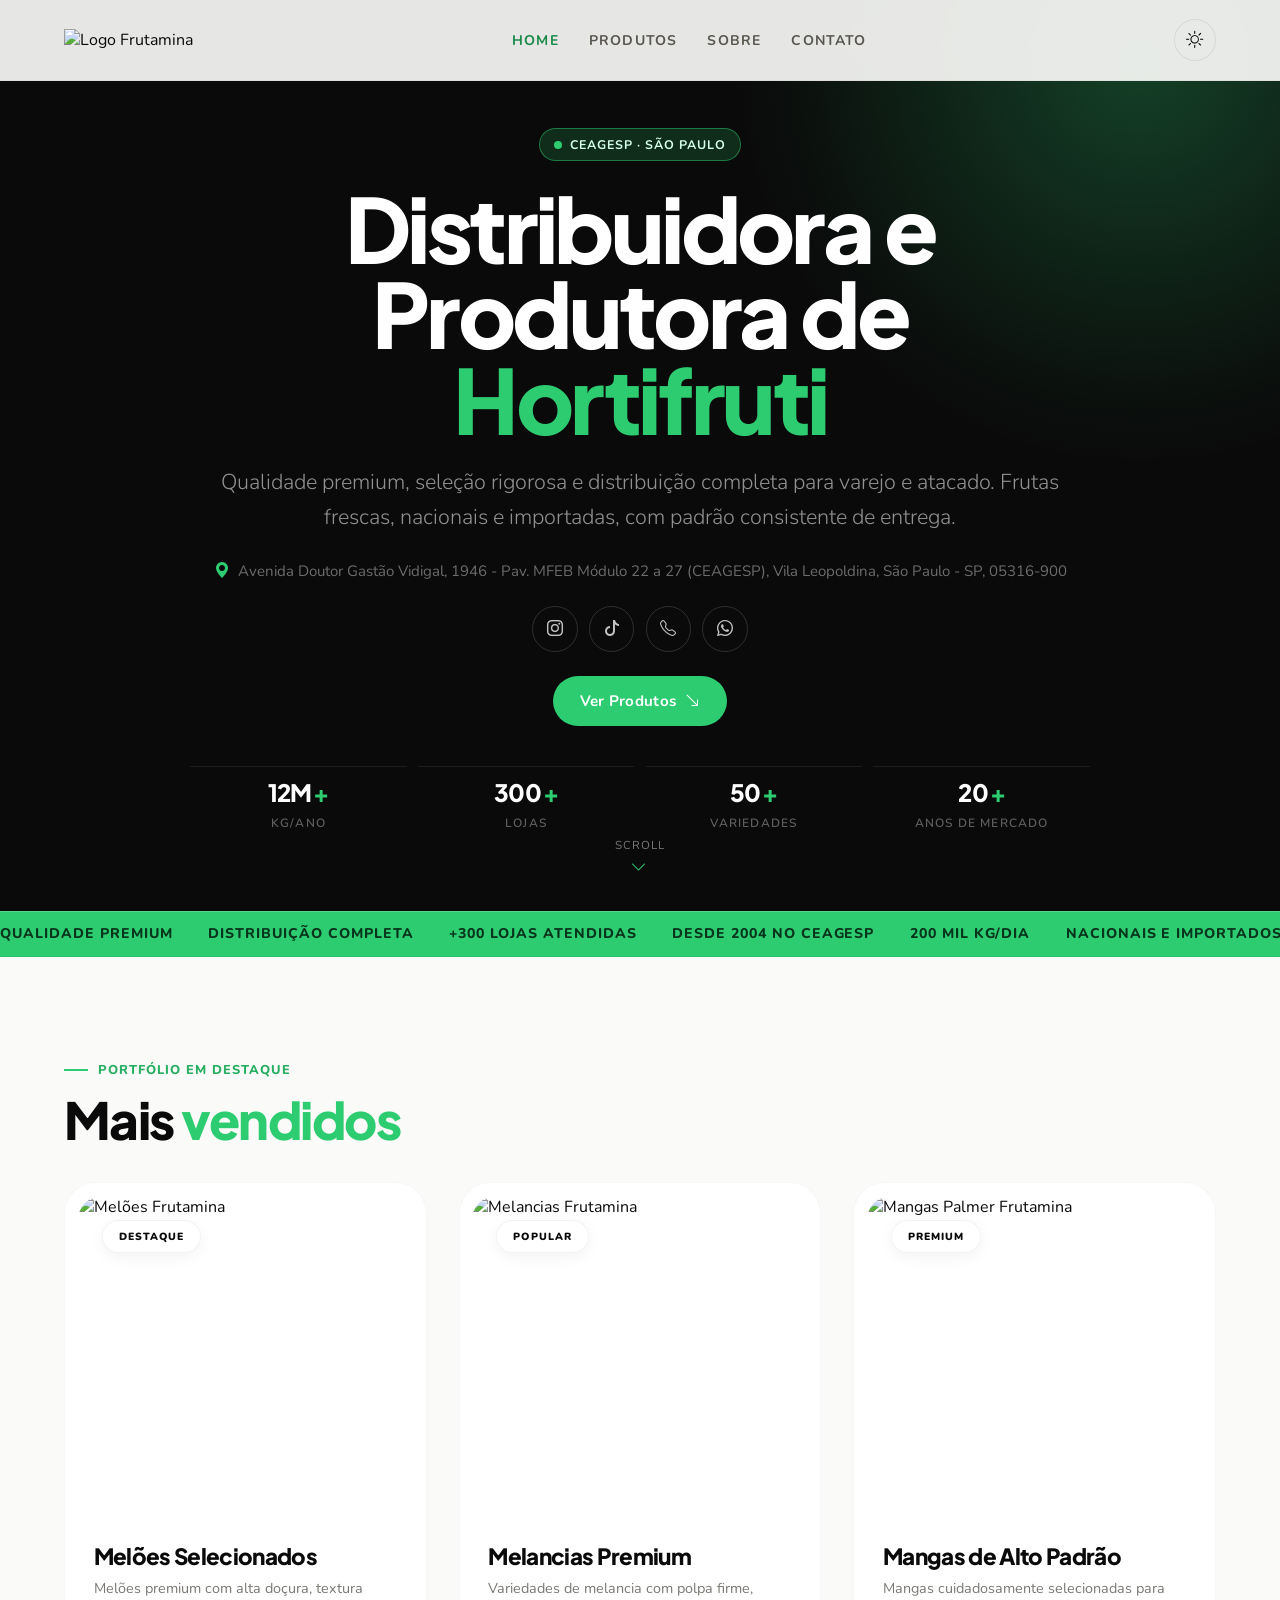
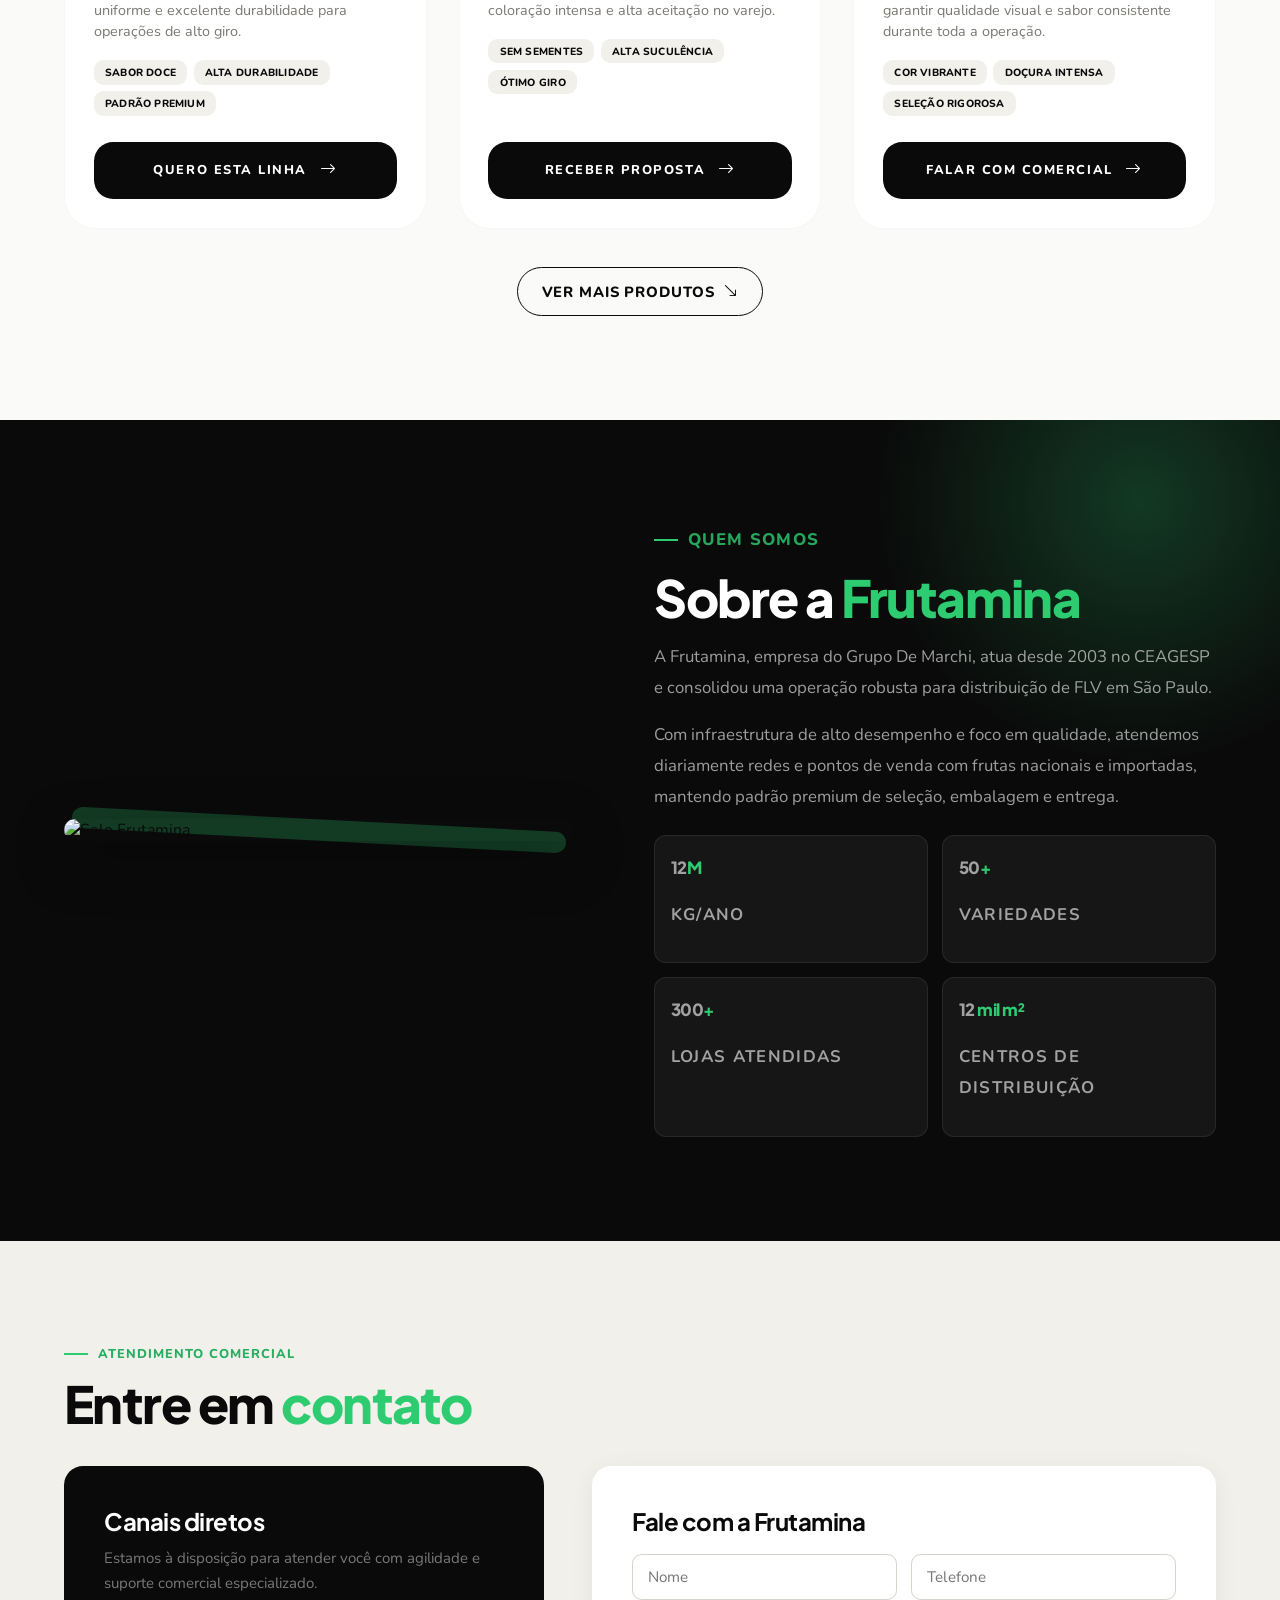
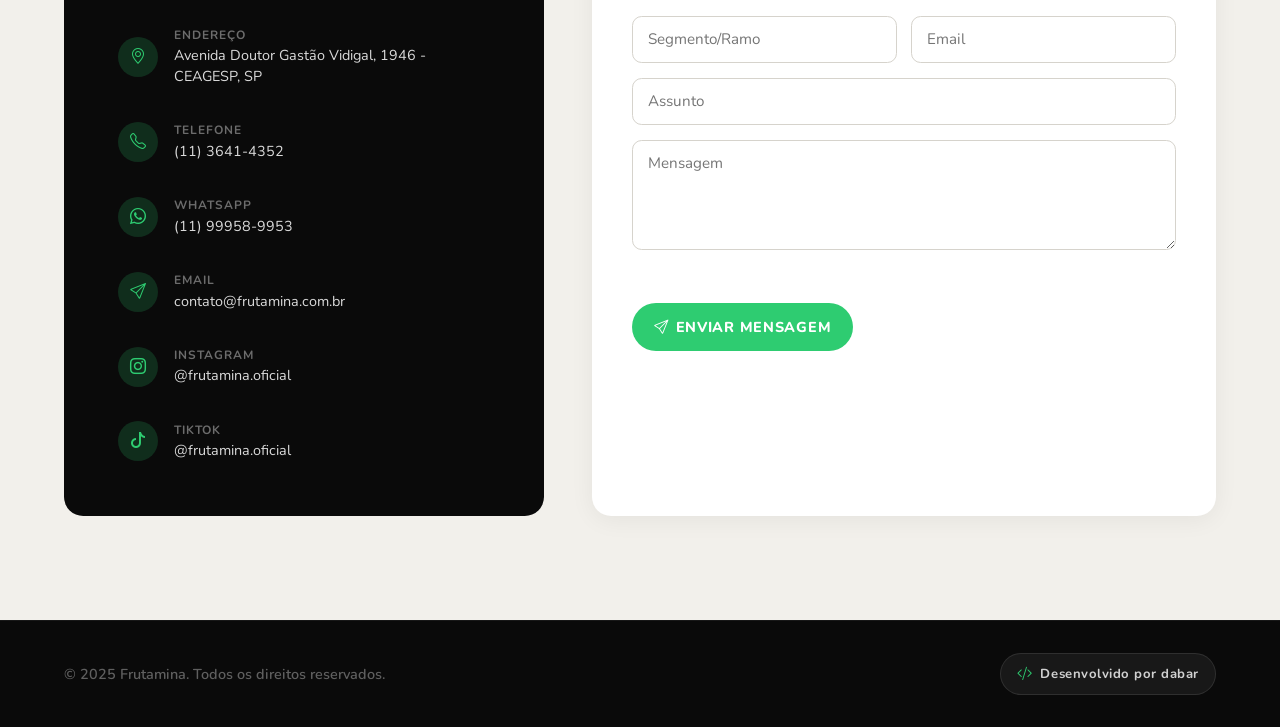
==== commit 8fc91ac2: "acabou" ====
--- a/index.html
+++ b/index.html
@@ -1,16 +1,28 @@
 ﻿<!DOCTYPE html>
 <html lang="pt-BR" data-theme="light">
+
 <head>
   <meta charset="UTF-8">
   <meta name="viewport" content="width=device-width, initial-scale=1.0">
   <title>Frutamina | Distribuidora e Produtora de Hortifruti</title>
-  <meta name="description" content="Frutamina, atacadista de hortifruti no CEAGESP, São Paulo. Qualidade premium e distribuição completa.">
+  <meta name="description"
+    content="Frutamina, atacadista de hortifruti no CEAGESP, São Paulo. Qualidade premium e distribuição completa.">
   <link rel="preconnect" href="https://fonts.googleapis.com">
   <link rel="preconnect" href="https://fonts.gstatic.com" crossorigin>
-  <link href="https://fonts.googleapis.com/css2?family=Plus+Jakarta+Sans:wght@300;400;600;700;800&family=Nunito:wght@300;400;600;700;900&display=swap" rel="stylesheet">
+  <link
+    href="https://fonts.googleapis.com/css2?family=Plus+Jakarta+Sans:wght@300;400;600;700;800&family=Nunito:wght@300;400;600;700;900&display=swap"
+    rel="stylesheet">
   <link rel="stylesheet" href="https://cdn.jsdelivr.net/npm/bootstrap-icons@1.13.1/font/bootstrap-icons.min.css">
   <link rel="stylesheet" href="assets/css/index.css">
+
+  <link rel="apple-touch-icon" sizes="180x180" href="favicon.png">
+  <link rel="icon" type="image/png" sizes="32x32" href="favicon.png">
+  <link rel="icon" type="image/png" sizes="16x16" href="favicon.png">
+
+  <script src="/env.php"></script>
+  <script src="assets/js/config.js"></script>
 </head>
+
 <body>
   <div id="overlayMobile"></div>
 
@@ -28,15 +40,18 @@
         </ul>
       </nav>
       <div class="header-actions">
-        <button id="toggleTheme" class="icon-btn" type="button" aria-label="Alternar tema"><i class="bi bi-sun"></i></button>
-        <button id="menuHamburger" class="icon-btn" type="button" aria-label="Abrir menu"><i class="bi bi-list"></i></button>
+        <button id="toggleTheme" class="icon-btn" type="button" aria-label="Alternar tema"><i
+            class="bi bi-sun"></i></button>
+        <button id="menuHamburger" class="icon-btn" type="button" aria-label="Abrir menu"><i
+            class="bi bi-list"></i></button>
       </div>
     </div>
   </header>
 
   <nav id="menuMobile" aria-label="Menu mobile">
     <div class="mobile-top">
-      <button class="btn-fechar-mobile" type="button" id="btnFecharMobile" aria-label="Fechar menu"><i class="bi bi-x-lg"></i></button>
+      <button class="btn-fechar-mobile" type="button" id="btnFecharMobile" aria-label="Fechar menu"><i
+          class="bi bi-x-lg"></i></button>
     </div>
     <ul class="menu-mobile-list">
       <li><a class="menu-link" href="#home"><i class="bi bi-house-door"></i><span>Home</span></a></li>
@@ -45,10 +60,13 @@
       <li><a class="menu-link" href="#contato"><i class="bi bi-telephone"></i><span>Contato</span></a></li>
     </ul>
     <div class="menu-mobile-footer">
-      <a href="https://www.instagram.com/frutamina.oficial/" target="_blank" rel="noopener noreferrer" aria-label="Instagram"><i class="bi bi-instagram"></i></a>
-      <a href="https://www.tiktok.com/@frutamina.oficial" target="_blank" rel="noopener noreferrer" aria-label="TikTok"><i class="bi bi-tiktok"></i></a>
+      <a href="https://www.instagram.com/frutamina.oficial/" target="_blank" rel="noopener noreferrer"
+        aria-label="Instagram"><i class="bi bi-instagram"></i></a>
+      <a href="https://www.tiktok.com/@frutamina.oficial" target="_blank" rel="noopener noreferrer"
+        aria-label="TikTok"><i class="bi bi-tiktok"></i></a>
       <a href="tel:36414352" aria-label="Telefone"><i class="bi bi-telephone"></i></a>
-      <a href="https://wa.me/5511999589953" target="_blank" rel="noopener noreferrer" aria-label="WhatsApp"><i class="bi bi-whatsapp"></i></a>
+      <a href="https://wa.me/5511999589953" target="_blank" rel="noopener noreferrer" aria-label="WhatsApp"><i
+          class="bi bi-whatsapp"></i></a>
     </div>
   </nav>
 
@@ -58,20 +76,37 @@
       <div class="main-content">
         <p class="hero-tag"><span class="dot"></span>CEAGESP · São Paulo</p>
         <h1 class="titulo">Distribuidora e Produtora de<br><em>Hortifruti</em></h1>
-        <p class="subtitulo">Qualidade premium, seleção rigorosa e distribuição completa para varejo e atacado. Frutas frescas, nacionais e importadas, com padrão consistente de entrega.</p>
-        <p class="hero-endereco"><i class="bi bi-geo-alt-fill"></i>Avenida Doutor Gastão Vidigal, 1946 - Pav. MFEB Módulo 22 a 27 (CEAGESP), Vila Leopoldina, São Paulo - SP, 05316-900</p>
+        <p class="subtitulo">Qualidade premium, seleção rigorosa e distribuição completa para varejo e atacado. Frutas
+          frescas, nacionais e importadas, com padrão consistente de entrega.</p>
+        <p class="hero-endereco"><i class="bi bi-geo-alt-fill"></i>Avenida Doutor Gastão Vidigal, 1946 - Pav. MFEB
+          Módulo 22 a 27 (CEAGESP), Vila Leopoldina, São Paulo - SP, 05316-900</p>
         <div class="hero-social">
-          <a href="https://www.instagram.com/frutamina.oficial/" target="_blank" rel="noopener noreferrer" aria-label="Instagram"><i class="bi bi-instagram"></i></a>
-          <a href="https://www.tiktok.com/@frutamina.oficial" target="_blank" rel="noopener noreferrer" aria-label="TikTok"><i class="bi bi-tiktok"></i></a>
+          <a href="https://www.instagram.com/frutamina.oficial/" target="_blank" rel="noopener noreferrer"
+            aria-label="Instagram"><i class="bi bi-instagram"></i></a>
+          <a href="https://www.tiktok.com/@frutamina.oficial" target="_blank" rel="noopener noreferrer"
+            aria-label="TikTok"><i class="bi bi-tiktok"></i></a>
           <a href="tel:36414352" aria-label="Telefone"><i class="bi bi-telephone"></i></a>
-          <a href="https://wa.me/5511999589953" target="_blank" rel="noopener noreferrer" aria-label="WhatsApp"><i class="bi bi-whatsapp"></i></a>
+          <a href="https://wa.me/5511999589953" target="_blank" rel="noopener noreferrer" aria-label="WhatsApp"><i
+              class="bi bi-whatsapp"></i></a>
         </div>
         <a class="btn-banner" href="#produtos">Ver Produtos <i class="bi bi-arrow-down-right"></i></a>
         <div class="hero-stats">
-          <article class="stat"><p class="stat-numero">12M<span>+</span></p><p class="stat-label">kg/ano</p></article>
-          <article class="stat"><p class="stat-numero">300<span>+</span></p><p class="stat-label">lojas</p></article>
-          <article class="stat"><p class="stat-numero">50<span>+</span></p><p class="stat-label">variedades</p></article>
-          <article class="stat"><p class="stat-numero">20<span>+</span></p><p class="stat-label">anos de mercado</p></article>
+          <article class="stat">
+            <p class="stat-numero">12M<span>+</span></p>
+            <p class="stat-label">kg/ano</p>
+          </article>
+          <article class="stat">
+            <p class="stat-numero">300<span>+</span></p>
+            <p class="stat-label">lojas</p>
+          </article>
+          <article class="stat">
+            <p class="stat-numero">50<span>+</span></p>
+            <p class="stat-label">variedades</p>
+          </article>
+          <article class="stat">
+            <p class="stat-numero">20<span>+</span></p>
+            <p class="stat-label">anos de mercado</p>
+          </article>
         </div>
       </div>
       <div class="scroll-hint"><span>scroll</span><i class="bi bi-chevron-down"></i></div>
@@ -80,8 +115,12 @@
 
   <section class="faixa" aria-label="Destaques Frutamina">
     <div class="faixa-track">
-      <span class="faixa-item">Qualidade Premium</span><span class="faixa-item">Distribuição Completa</span><span class="faixa-item">+300 Lojas Atendidas</span><span class="faixa-item">Desde 2004 no CEAGESP</span><span class="faixa-item">200 mil kg/dia</span><span class="faixa-item">Nacionais e Importados</span>
-      <span class="faixa-item">Qualidade Premium</span><span class="faixa-item">Distribuição Completa</span><span class="faixa-item">+300 Lojas Atendidas</span><span class="faixa-item">Desde 2004 no CEAGESP</span><span class="faixa-item">200 mil kg/dia</span><span class="faixa-item">Nacionais e Importados</span>
+      <span class="faixa-item">Qualidade Premium</span><span class="faixa-item">Distribuição Completa</span><span
+        class="faixa-item">+300 Lojas Atendidas</span><span class="faixa-item">Desde 2004 no CEAGESP</span><span
+        class="faixa-item">200 mil kg/dia</span><span class="faixa-item">Nacionais e Importados</span>
+      <span class="faixa-item">Qualidade Premium</span><span class="faixa-item">Distribuição Completa</span><span
+        class="faixa-item">+300 Lojas Atendidas</span><span class="faixa-item">Desde 2004 no CEAGESP</span><span
+        class="faixa-item">200 mil kg/dia</span><span class="faixa-item">Nacionais e Importados</span>
     </div>
   </section>
 
@@ -93,34 +132,43 @@
       </header>
       <div class="produtos-grid">
         <article class="produto-card">
-          <div class="card-img-wrap"><img src="https://frutamina.com.br/assets/svg/produtos/amarelo.webp" alt="Melões Frutamina"><span class="card-badge">Destaque</span></div>
+          <div class="card-img-wrap"><img src="https://frutamina.com.br/assets/svg/produtos/amarelo.webp"
+              alt="Melões Frutamina"><span class="card-badge">Destaque</span></div>
           <div class="card-body">
             <h3 class="card-title">Melões Selecionados</h3>
-            <p class="card-description">Melões premium com alta doçura, textura uniforme e excelente durabilidade para operações de alto giro.</p>
-            <div class="card-tags"><span>Sabor doce</span><span>Alta durabilidade</span><span>Padrão premium</span></div>
+            <p class="card-description">Melões premium com alta doçura, textura uniforme e excelente durabilidade para
+              operações de alto giro.</p>
+            <div class="card-tags"><span>Sabor doce</span><span>Alta durabilidade</span><span>Padrão premium</span>
+            </div>
             <a class="btn-card" href="#contato">Quero esta linha <i class="bi bi-arrow-right"></i></a>
           </div>
         </article>
         <article class="produto-card">
-          <div class="card-img-wrap"><img src="https://frutamina.com.br/assets/svg/produtos/melancia.webp" alt="Melancias Frutamina"><span class="card-badge">Popular</span></div>
+          <div class="card-img-wrap"><img src="https://frutamina.com.br/assets/svg/produtos/melancia.webp"
+              alt="Melancias Frutamina"><span class="card-badge">Popular</span></div>
           <div class="card-body">
             <h3 class="card-title">Melancias Premium</h3>
-            <p class="card-description">Variedades de melancia com polpa firme, coloração intensa e alta aceitação no varejo.</p>
+            <p class="card-description">Variedades de melancia com polpa firme, coloração intensa e alta aceitação no
+              varejo.</p>
             <div class="card-tags"><span>Sem sementes</span><span>Alta suculência</span><span>Ótimo giro</span></div>
             <a class="btn-card" href="#contato">Receber proposta <i class="bi bi-arrow-right"></i></a>
           </div>
         </article>
         <article class="produto-card">
-          <div class="card-img-wrap"><img src="https://frutamina.com.br/assets/svg/produtos/palmer.webp" alt="Mangas Palmer Frutamina"><span class="card-badge">Premium</span></div>
+          <div class="card-img-wrap"><img src="https://frutamina.com.br/assets/svg/produtos/palmer.webp"
+              alt="Mangas Palmer Frutamina"><span class="card-badge">Premium</span></div>
           <div class="card-body">
             <h3 class="card-title">Mangas de Alto Padrão</h3>
-            <p class="card-description">Mangas cuidadosamente selecionadas para garantir qualidade visual e sabor consistente durante toda a operação.</p>
-            <div class="card-tags"><span>Cor vibrante</span><span>Doçura intensa</span><span>Seleção rigorosa</span></div>
+            <p class="card-description">Mangas cuidadosamente selecionadas para garantir qualidade visual e sabor
+              consistente durante toda a operação.</p>
+            <div class="card-tags"><span>Cor vibrante</span><span>Doçura intensa</span><span>Seleção rigorosa</span>
+            </div>
             <a class="btn-card" href="#contato">Falar com comercial <i class="bi bi-arrow-right"></i></a>
           </div>
         </article>
       </div>
-      <div class="produtos-cta"><a class="btn-ver-mais" href="produtos.html">Ver mais produtos <i class="bi bi-arrow-down-right"></i></a></div>
+      <div class="produtos-cta"><a class="btn-ver-mais" href="produtos.html">Ver mais produtos <i
+            class="bi bi-arrow-down-right"></i></a></div>
     </div>
   </section>
 
@@ -133,13 +181,27 @@
       <div class="sobre-content">
         <p class="section-label">Quem somos</p>
         <h2 class="section-title">Sobre a <em>Frutamina</em></h2>
-        <p>A Frutamina, empresa do Grupo De Marchi, atua desde 2003 no CEAGESP e consolidou uma operação robusta para distribuição de FLV em São Paulo.</p>
-        <p>Com infraestrutura de alto desempenho e foco em qualidade, atendemos diariamente redes e pontos de venda com frutas nacionais e importadas, mantendo padrão premium de seleção, embalagem e entrega.</p>
+        <p>A Frutamina, empresa do Grupo De Marchi, atua desde 2003 no CEAGESP e consolidou uma operação robusta para
+          distribuição de FLV em São Paulo.</p>
+        <p>Com infraestrutura de alto desempenho e foco em qualidade, atendemos diariamente redes e pontos de venda com
+          frutas nacionais e importadas, mantendo padrão premium de seleção, embalagem e entrega.</p>
         <div class="sobre-numeros">
-          <article class="numero-card"><p class="numero-valor">12<span>M</span></p><p class="numero-desc">kg/ano</p></article>
-          <article class="numero-card"><p class="numero-valor">50<span>+</span></p><p class="numero-desc">variedades</p></article>
-          <article class="numero-card"><p class="numero-valor">300<span>+</span></p><p class="numero-desc">lojas atendidas</p></article>
-          <article class="numero-card"><p class="numero-valor">12<span> mil m²</span></p><p class="numero-desc">centros de distribuição</p></article>
+          <article class="numero-card">
+            <p class="numero-valor">12<span>M</span></p>
+            <p class="numero-desc">kg/ano</p>
+          </article>
+          <article class="numero-card">
+            <p class="numero-valor">50<span>+</span></p>
+            <p class="numero-desc">variedades</p>
+          </article>
+          <article class="numero-card">
+            <p class="numero-valor">300<span>+</span></p>
+            <p class="numero-desc">lojas atendidas</p>
+          </article>
+          <article class="numero-card">
+            <p class="numero-valor">12<span> mil m²</span></p>
+            <p class="numero-desc">centros de distribuição</p>
+          </article>
         </div>
       </div>
     </div>
@@ -156,12 +218,52 @@
           <h3>Canais diretos</h3>
           <p>Estamos à disposição para atender você com agilidade e suporte comercial especializado.</p>
           <div class="info-lista">
-            <a class="info-item" href="https://www.google.com/maps/dir/-23.5339776,-46.7402752/Frutamina+-+Avenida+Doutor+Gast%C3%A3o+Vidigal,+1946+-+Pav.+MFEB+MODULO+22+A+27+(+Ceagesp)+-+Vila+Leopoldina,+S%C3%A3o+Paulo+-+SP,+05316-900/@-23.5335942,-46.7415523,17z/data=!3m1!4b1!4m9!4m8!1m1!4e1!1m5!1m1!1s0x94cef8bb15cd7eb7:0xff317b3f53ee65c9!2m2!1d-46.737823!2d-23.532585?entry=ttu" target="_blank" rel="noopener noreferrer"><div class="info-icon"><i class="bi bi-geo-alt"></i></div><div class="info-content"><h4>Endereço</h4><p>Avenida Doutor Gastão Vidigal, 1946 - CEAGESP, SP</p></div></a>
-            <a class="info-item" href="tel:36414352"><div class="info-icon"><i class="bi bi-telephone"></i></div><div class="info-content"><h4>Telefone</h4><p>(11) 3641-4352</p></div></a>
-            <a class="info-item" href="https://wa.me/5511999589953" target="_blank" rel="noopener noreferrer"><div class="info-icon"><i class="bi bi-whatsapp"></i></div><div class="info-content"><h4>WhatsApp</h4><p>(11) 99958-9953</p></div></a>
-            <a class="info-item" href="mailto:contato@frutamina.com.br"><div class="info-icon"><i class="bi bi-send"></i></div><div class="info-content"><h4>Email</h4><p>contato@frutamina.com.br</p></div></a>
-            <a class="info-item" href="https://www.instagram.com/frutamina.oficial/" target="_blank" rel="noopener noreferrer"><div class="info-icon"><i class="bi bi-instagram"></i></div><div class="info-content"><h4>Instagram</h4><p>@frutamina.oficial</p></div></a>
-            <a class="info-item" href="https://www.tiktok.com/@frutamina.oficial" target="_blank" rel="noopener noreferrer"><div class="info-icon"><i class="bi bi-tiktok"></i></div><div class="info-content"><h4>TikTok</h4><p>@frutamina.oficial</p></div></a>
+            <a class="info-item"
+              href="https://www.google.com/maps/dir/-23.5339776,-46.7402752/Frutamina+-+Avenida+Doutor+Gast%C3%A3o+Vidigal,+1946+-+Pav.+MFEB+MODULO+22+A+27+(+Ceagesp)+-+Vila+Leopoldina,+S%C3%A3o+Paulo+-+SP,+05316-900/@-23.5335942,-46.7415523,17z/data=!3m1!4b1!4m9!4m8!1m1!4e1!1m5!1m1!1s0x94cef8bb15cd7eb7:0xff317b3f53ee65c9!2m2!1d-46.737823!2d-23.532585?entry=ttu"
+              target="_blank" rel="noopener noreferrer">
+              <div class="info-icon"><i class="bi bi-geo-alt"></i></div>
+              <div class="info-content">
+                <h4>Endereço</h4>
+                <p>Avenida Doutor Gastão Vidigal, 1946 - CEAGESP, SP</p>
+              </div>
+            </a>
+            <a class="info-item" href="tel:36414352">
+              <div class="info-icon"><i class="bi bi-telephone"></i></div>
+              <div class="info-content">
+                <h4>Telefone</h4>
+                <p>(11) 3641-4352</p>
+              </div>
+            </a>
+            <a class="info-item" href="https://wa.me/5511999589953" target="_blank" rel="noopener noreferrer">
+              <div class="info-icon"><i class="bi bi-whatsapp"></i></div>
+              <div class="info-content">
+                <h4>WhatsApp</h4>
+                <p>(11) 99958-9953</p>
+              </div>
+            </a>
+            <a class="info-item" href="mailto:contato@frutamina.com.br">
+              <div class="info-icon"><i class="bi bi-send"></i></div>
+              <div class="info-content">
+                <h4>Email</h4>
+                <p>contato@frutamina.com.br</p>
+              </div>
+            </a>
+            <a class="info-item" href="https://www.instagram.com/frutamina.oficial/" target="_blank"
+              rel="noopener noreferrer">
+              <div class="info-icon"><i class="bi bi-instagram"></i></div>
+              <div class="info-content">
+                <h4>Instagram</h4>
+                <p>@frutamina.oficial</p>
+              </div>
+            </a>
+            <a class="info-item" href="https://www.tiktok.com/@frutamina.oficial" target="_blank"
+              rel="noopener noreferrer">
+              <div class="info-icon"><i class="bi bi-tiktok"></i></div>
+              <div class="info-content">
+                <h4>TikTok</h4>
+                <p>@frutamina.oficial</p>
+              </div>
+            </a>
           </div>
         </aside>
         <article class="form-card">
@@ -172,16 +274,20 @@
             <input type="hidden" name="_next" value="/obrigado.html">
             <div class="form-row">
               <div class="form-group"><input type="text" name="nome" id="nome" placeholder="Nome" required></div>
-              <div class="form-group"><input type="tel" name="telefone" id="telefone" placeholder="Telefone" required></div>
+              <div class="form-group"><input type="tel" name="telefone" id="telefone" placeholder="Telefone" required>
+              </div>
             </div>
             <div class="form-row">
-              <div class="form-group"><input type="text" name="segmento" id="segmento" placeholder="Segmento/Ramo"></div>
+              <div class="form-group"><input type="text" name="segmento" id="segmento" placeholder="Segmento/Ramo">
+              </div>
               <div class="form-group"><input type="email" name="email" id="email" placeholder="Email" required></div>
             </div>
             <div class="form-group"><input type="text" name="assunto" id="assunto" placeholder="Assunto" required></div>
-            <div class="form-group"><textarea name="mensagem" id="mensagem" placeholder="Mensagem" required></textarea></div>
+            <div class="form-group"><textarea name="mensagem" id="mensagem" placeholder="Mensagem" required></textarea>
+            </div>
             <p id="formAlert" class="form-alert" aria-live="polite"></p>
-            <button class="btn-enviar" id="btnEnviar" type="submit"><i class="bi bi-send"></i><span>Enviar mensagem</span></button>
+            <button class="btn-enviar" id="btnEnviar" type="submit"><i class="bi bi-send"></i><span>Enviar
+                mensagem</span></button>
           </form>
         </article>
       </div>
@@ -191,11 +297,12 @@
   <footer>
     <div class="container footer-inner">
       <p class="footer-copy">© 2025 Frutamina. Todos os direitos reservados.</p>
-      <a class="footer-dev" href="https://pathy-systems.github.io/pathy_systems/" target="_blank" rel="noopener noreferrer"><i class="bi bi-code-slash"></i>Desenvolvido por Pathy Systems</a>
+      <a class="footer-dev" href="https://pathy-systems.github.io/dabar/" target="_blank"
+        rel="noopener noreferrer"><i class="bi bi-code-slash"></i>Desenvolvido por dabar</a>
     </div>
   </footer>
 
   <script src="assets/js/index.js" defer></script>
 </body>
+
 </html>
-
--- a/assets/css/index.css
+++ b/assets/css/index.css
@@ -595,111 +595,176 @@
     }
 
     .produto-card {
-      background: var(--cinza-claro);
-      border-radius: var(--radius);
+      background: #fff;
+      border-radius: 2rem;
       overflow: hidden;
-      transition: var(--transicao);
-      box-shadow: 0 0 0 rgba(0,0,0,0);
+      transition: all 0.5s cubic-bezier(0.165, 0.84, 0.44, 1);
+      display: flex;
+      flex-direction: column;
+      border: 1px solid rgba(0,0,0,0.03);
+      height: 100%;
+      position: relative;
     }
 
     .produto-card:hover {
-      transform: translateY(-8px);
-      box-shadow: var(--sombra);
+      transform: translateY(-12px);
+      box-shadow: 0 30px 60px rgba(0,0,0,0.1);
+      border-color: rgba(46, 204, 113, 0.2);
+    }
+
+    [data-theme="dark"] .produto-card {
+      background: #171717;
+      border-color: rgba(255,255,255,0.08);
+      box-shadow: 0 20px 50px rgba(0,0,0,0.35);
+    }
+
+    [data-theme="dark"] .produto-card:hover {
+      box-shadow: 0 30px 70px rgba(0,0,0,0.5);
+      border-color: rgba(46,204,113,0.28);
     }
 
     .card-img-wrap {
       position: relative;
-      aspect-ratio: 4 / 3;
+      aspect-ratio: 1 / 1;
       overflow: hidden;
+      margin: 0.8rem;
+      border-radius: 1.5rem;
     }
 
     .card-img-wrap img {
       width: 100%;
       height: 100%;
       object-fit: cover;
-      transition: transform 0.6s ease;
+      transition: transform 1.2s cubic-bezier(0.19, 1, 0.22, 1);
     }
 
     .produto-card:hover .card-img-wrap img {
-      transform: scale(1.08);
+      transform: scale(1.15);
     }
 
     .card-badge {
       position: absolute;
-      top: 0.9rem;
-      left: 0.9rem;
-      background: var(--verde);
-      color: #fff;
-      padding: 0.35rem 0.7rem;
-      border-radius: 999px;
-      font-size: 0.7rem;
+      top: 1.5rem;
+      left: 1.5rem;
+      background: rgba(255, 255, 255, 0.9);
+      backdrop-filter: blur(8px);
+      color: var(--preto);
+      padding: 0.5rem 1rem;
+      border-radius: 2rem;
+      font-size: 0.65rem;
+      font-weight: 900;
+      z-index: 10;
+      text-transform: uppercase;
+      letter-spacing: 0.1em;
+      box-shadow: 0 4px 15px rgba(0,0,0,0.05);
+      border: 1px solid rgba(0,0,0,0.05);
+    }
+
+    [data-theme="dark"] .card-badge {
+      background: rgba(10,10,10,0.78);
+      color: #f7f5ef;
+      border-color: rgba(255,255,255,0.12);
+      box-shadow: 0 8px 18px rgba(0,0,0,0.28);
+    }
+
+    .card-body {
+      padding: 0 1.8rem 1.8rem 1.8rem;
+      display: flex;
+      flex-direction: column;
+      flex: 1;
+      gap: 0.6rem;
+    }
+
+    .card-title {
+      font-size: 1.4rem;
       font-weight: 800;
-      letter-spacing: 0.08em;
-      text-transform: uppercase;
-    }
-
-    .card-body {
-      padding: 1.5rem;
-      display: flex;
-      flex-direction: column;
-      gap: 1rem;
-    }
-
-    .card-title {
-      font-size: 1.3rem;
-      font-weight: 700;
-      letter-spacing: -0.02em;
       color: var(--preto);
+      line-height: 1.1;
+      letter-spacing: -0.03em;
     }
 
     .card-description {
       font-size: 0.9rem;
       color: var(--cinza-texto);
-      line-height: 1.7;
+      line-height: 1.5;
+      margin-bottom: 0.5rem;
+      opacity: 0.8;
+    }
+
+    [data-theme="dark"] .card-title {
+      color: #f7f5ef;
+    }
+
+    [data-theme="dark"] .card-description {
+      color: rgba(255,255,255,0.62);
+      opacity: 1;
     }
 
     .card-tags {
       display: flex;
       flex-wrap: wrap;
-      gap: 0.5rem;
-      background: var(--cor-fundo-secundário);
-    }
-
-    [data-theme="dark"] .card-tags {
+      gap: 0.4rem;
+      margin-bottom: 1rem;
+    }
+
+    .card-tags span {
       background: var(--cinza-claro);
-    }
-
-    .card-tags span {
-      background: #fff;
-      border: 1px solid var(--cinza-medio);
-      border-radius: 999px;
-      padding: 0.3rem 0.65rem;
-      font-size: 0.72rem;
-      font-weight: 700;
-      color: #4c4943;
+      border-radius: 0.6rem;
+      padding: 0.3rem 0.7rem;
+      font-size: 0.65rem;
+      font-weight: 800;
+      color: var(--preto);
+      text-transform: uppercase;
+      letter-spacing: 0.02em;
     }
 
     [data-theme="dark"] .card-tags span {
-      background: #252525;
-      border-color: #333;
-      color: rgba(255,255,255,0.5);
+      background: rgba(255,255,255,0.08);
+      color: rgba(255,255,255,0.88);
     }
 
     .btn-card {
-      margin-top: 0.15rem;
-      display: inline-flex;
-      align-items: center;
-      gap: 0.38rem;
-      color: var(--verde-escuro);
+      margin-top: auto;
+      background: var(--preto);
+      color: #fff;
+      border-radius: 1.2rem;
+      padding: 1.1rem;
       font-weight: 800;
-      font-size: 0.84rem;
-      letter-spacing: 0.04em;
+      font-size: 0.8rem;
       text-transform: uppercase;
-      transition: gap 0.3s ease;
+      letter-spacing: 0.12em;
+      text-align: center;
+      transition: all 0.3s ease;
+      display: flex;
+      align-items: center;
+      justify-content: center;
+      gap: 0.8rem;
+      border: none;
     }
 
     .btn-card:hover {
-      gap: 0.65rem;
+      background: var(--verde);
+      transform: scale(1.02);
+      box-shadow: 0 10px 20px rgba(46, 204, 113, 0.2);
+    }
+
+    [data-theme="dark"] .btn-card {
+      background: #f7f5ef;
+      color: #0a0a0a;
+    }
+
+    [data-theme="dark"] .btn-card:hover {
+      background: var(--verde);
+      color: #fff;
+    }
+
+    .btn-card i {
+      font-size: 1rem;
+      transition: transform 0.4s cubic-bezier(0.175, 0.885, 0.32, 1.275);
+    }
+
+    .btn-card:hover i {
+      transform: translateX(6px);
     }
 
     .produtos-cta {
@@ -1128,6 +1193,7 @@
 
     @media (max-width: 880px) {
       .container { width: min(1240px, 100% - 3rem); }
+      .header-inner { display: flex; justify-content: space-between; align-items: center; }
       .menu-desktop { display: none; }
       #menuHamburger { display: grid; }
       .hero-stats { grid-template-columns: repeat(2, 1fr); }
@@ -1138,15 +1204,18 @@
 
     @media (max-width: 640px) {
       .container { width: min(1240px, 100% - 2rem); }
-      .header-inner { grid-template-columns: 120px 1fr auto; gap: 0.8rem; }
-      .header-logo img { width: 120px; }
+      .header-inner { display: flex; justify-content: space-between; align-items: center; gap: 0.6rem; }
+      .header-logo img { width: 100px; }
       .titulo { font-size: clamp(2.1rem, 12vw, 3.3rem); }
       .subtitulo { font-size: 0.96rem; }
-      .hero-stats { gap: 0.4rem; }
+      .hero-endereco { font-size: 0.85rem; max-width: 90vw; }
+      .hero-stats { gap: 0.4rem; grid-template-columns: repeat(2, 1fr); }
       .produtos-grid { grid-template-columns: 1fr; }
       .form-row { grid-template-columns: 1fr; }
       .contato-info-card, .form-card { padding: 1.4rem; }
-      .footer-inner { flex-direction: column; align-items: flex-start; }
+      .footer-inner { flex-direction: column; align-items: center; text-align: center; gap: 1rem; padding: 0 1rem; }
+      .footer-copy { font-size: 0.85rem; }
+      .footer-dev { font-size: 0.75rem; padding: 0.5rem 0.8rem; }
     }
 
     ::-webkit-scrollbar { width: 5px; }
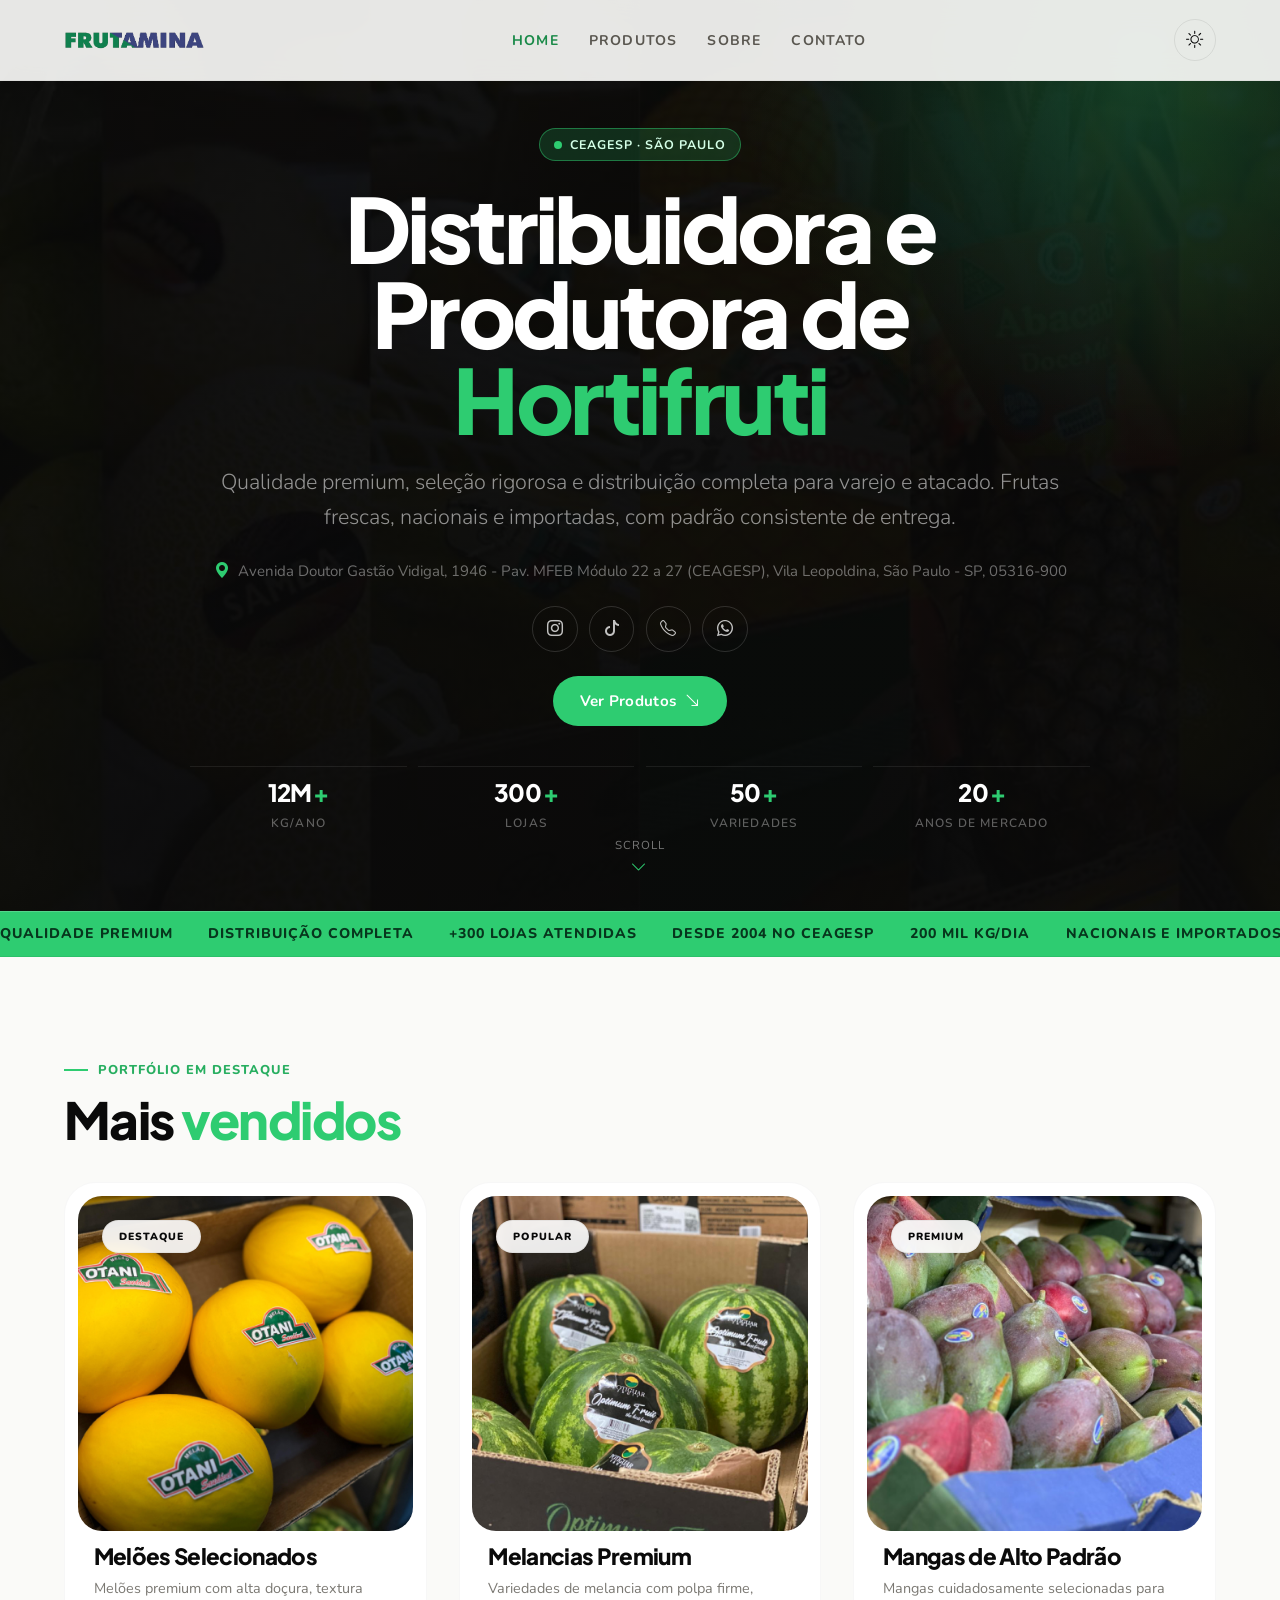
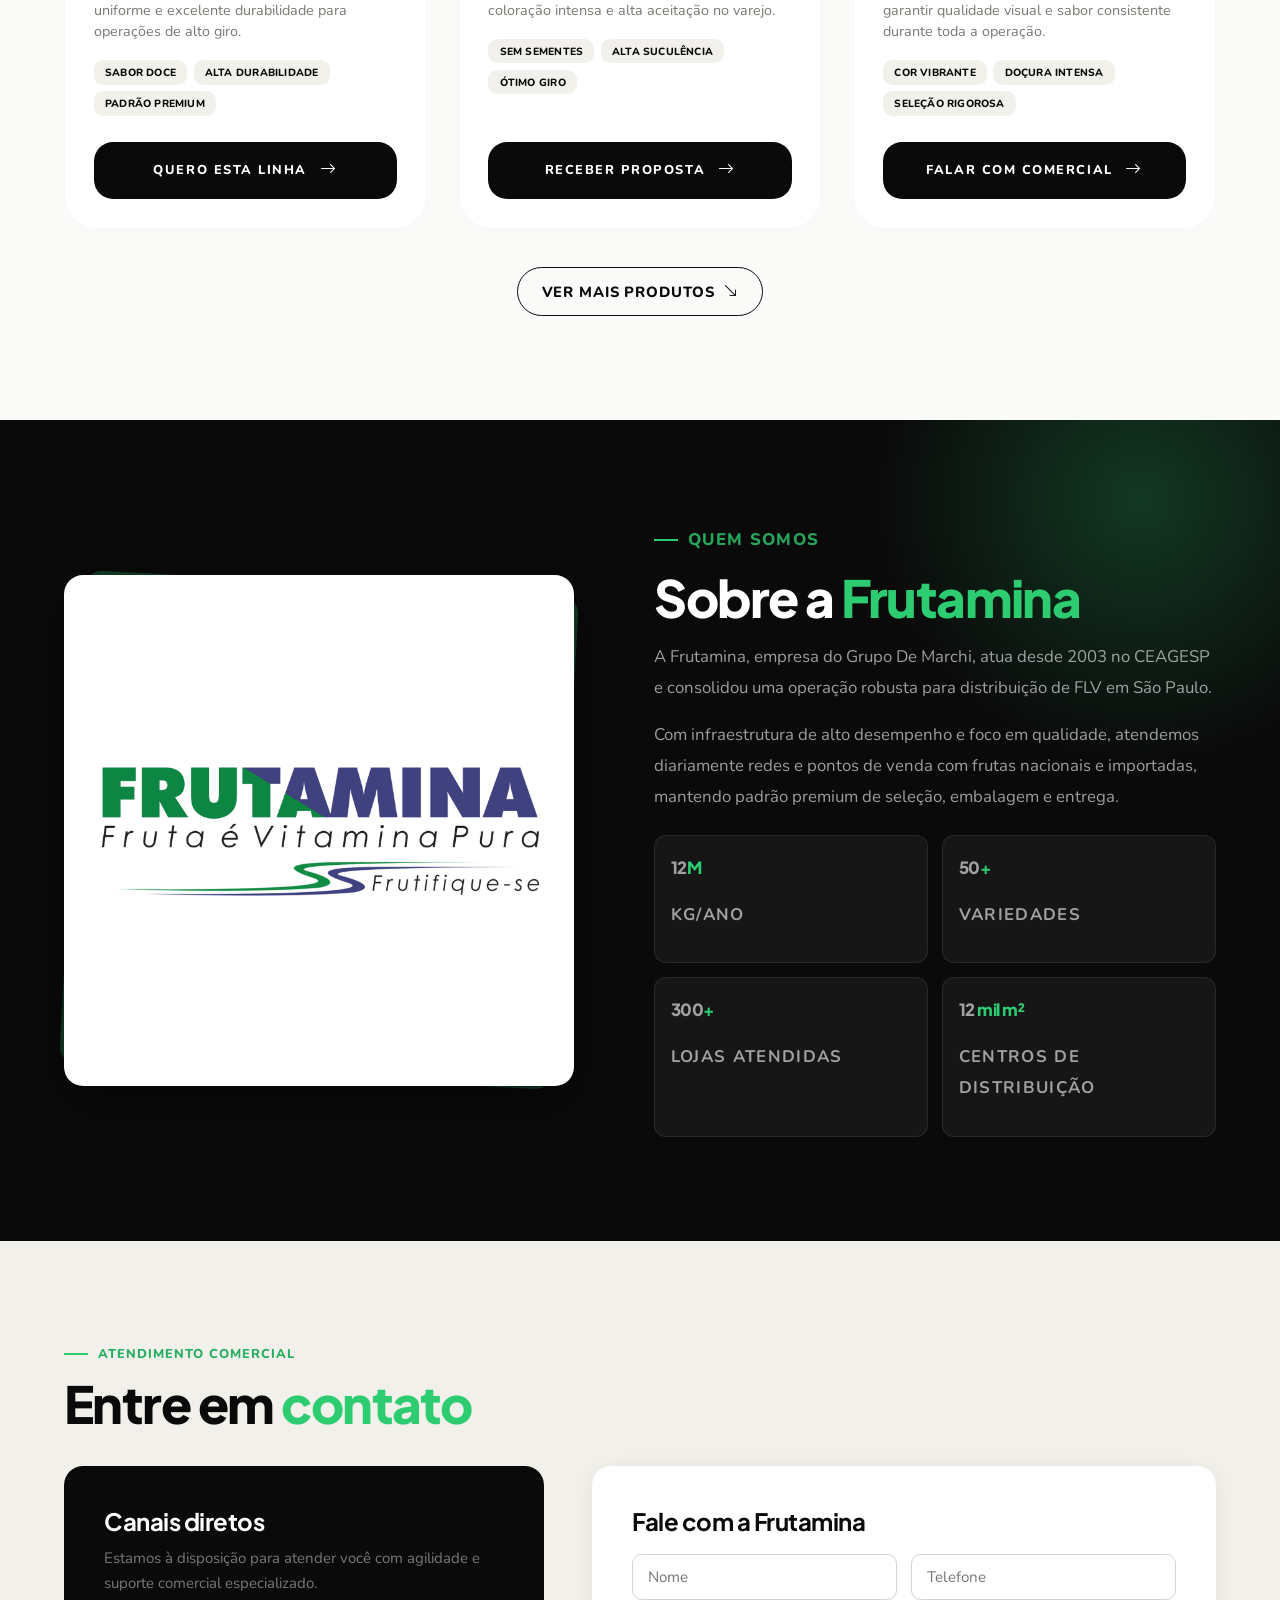
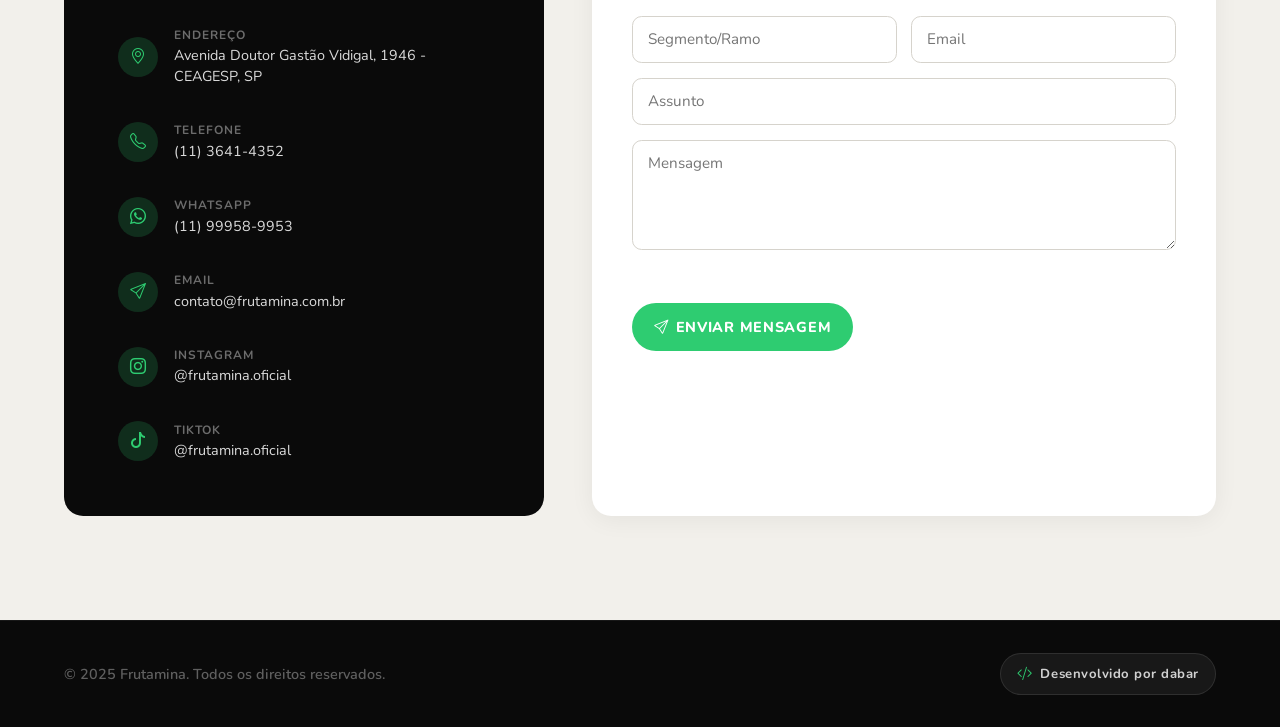
==== commit 6076a21e: "organização" ====
--- a/index.html
+++ b/index.html
@@ -15,9 +15,9 @@
   <link rel="stylesheet" href="https://cdn.jsdelivr.net/npm/bootstrap-icons@1.13.1/font/bootstrap-icons.min.css">
   <link rel="stylesheet" href="assets/css/index.css">
 
-  <link rel="apple-touch-icon" sizes="180x180" href="favicon.png">
-  <link rel="icon" type="image/png" sizes="32x32" href="favicon.png">
-  <link rel="icon" type="image/png" sizes="16x16" href="favicon.png">
+  <link rel="apple-touch-icon" sizes="180x180" href="assets/images/favicons/apple-touch-icon.png">
+  <link rel="icon" type="image/png" sizes="32x32" href="assets/images/favicons/favicon-32x32.png">
+  <link rel="icon" type="image/png" sizes="16x16" href="assets/images/favicons/favicon-16x16.png">
 
   <script src="/env.php"></script>
   <script src="assets/js/config.js"></script>
@@ -29,7 +29,7 @@
   <header id="header">
     <div class="container header-inner">
       <a class="header-logo" href="#home" aria-label="Frutamina">
-        <img src="https://frutamina.com.br/assets/svg/logo.webp" alt="Logo Frutamina">
+        <img src="assets/images/logos/logo.webp" alt="Logo Frutamina">
       </a>
       <nav class="menu-desktop" aria-label="Navegação principal">
         <ul>
@@ -132,7 +132,7 @@
       </header>
       <div class="produtos-grid">
         <article class="produto-card">
-          <div class="card-img-wrap"><img src="https://frutamina.com.br/assets/svg/produtos/amarelo.webp"
+          <div class="card-img-wrap"><img src="assets/images/produtos/amarelo.webp"
               alt="Melões Frutamina"><span class="card-badge">Destaque</span></div>
           <div class="card-body">
             <h3 class="card-title">Melões Selecionados</h3>
@@ -144,7 +144,7 @@
           </div>
         </article>
         <article class="produto-card">
-          <div class="card-img-wrap"><img src="https://frutamina.com.br/assets/svg/produtos/melancia.webp"
+          <div class="card-img-wrap"><img src="assets/images/produtos/melancia.webp"
               alt="Melancias Frutamina"><span class="card-badge">Popular</span></div>
           <div class="card-body">
             <h3 class="card-title">Melancias Premium</h3>
@@ -155,7 +155,7 @@
           </div>
         </article>
         <article class="produto-card">
-          <div class="card-img-wrap"><img src="https://frutamina.com.br/assets/svg/produtos/palmer.webp"
+          <div class="card-img-wrap"><img src="assets/images/produtos/palmer.webp"
               alt="Mangas Palmer Frutamina"><span class="card-badge">Premium</span></div>
           <div class="card-body">
             <h3 class="card-title">Mangas de Alto Padrão</h3>
@@ -176,7 +176,7 @@
     <div class="container sobre-inner">
       <div class="sobre-img-wrap">
         <div class="sobre-img-bg" aria-hidden="true"></div>
-        <img class="sobre-logo" src="https://frutamina.com.br/assets/svg/logo2.webp" alt="Selo Frutamina">
+        <img class="sobre-logo" src="assets/images/logos/logo2.webp" alt="Selo Frutamina">
       </div>
       <div class="sobre-content">
         <p class="section-label">Quem somos</p>
--- a/assets/css/index.css
+++ b/assets/css/index.css
@@ -325,7 +325,7 @@
       isolation: isolate;
       background:
         linear-gradient(180deg, rgba(10,10,10,0.74) 0%, rgba(10,10,10,0.88) 100%),
-        url('https://frutamina.com.br/assets/svg/banner2.svg') center center / cover no-repeat,
+        url('../svg/banner2.svg') center center / cover no-repeat,
         #0a0a0a;
     }
 
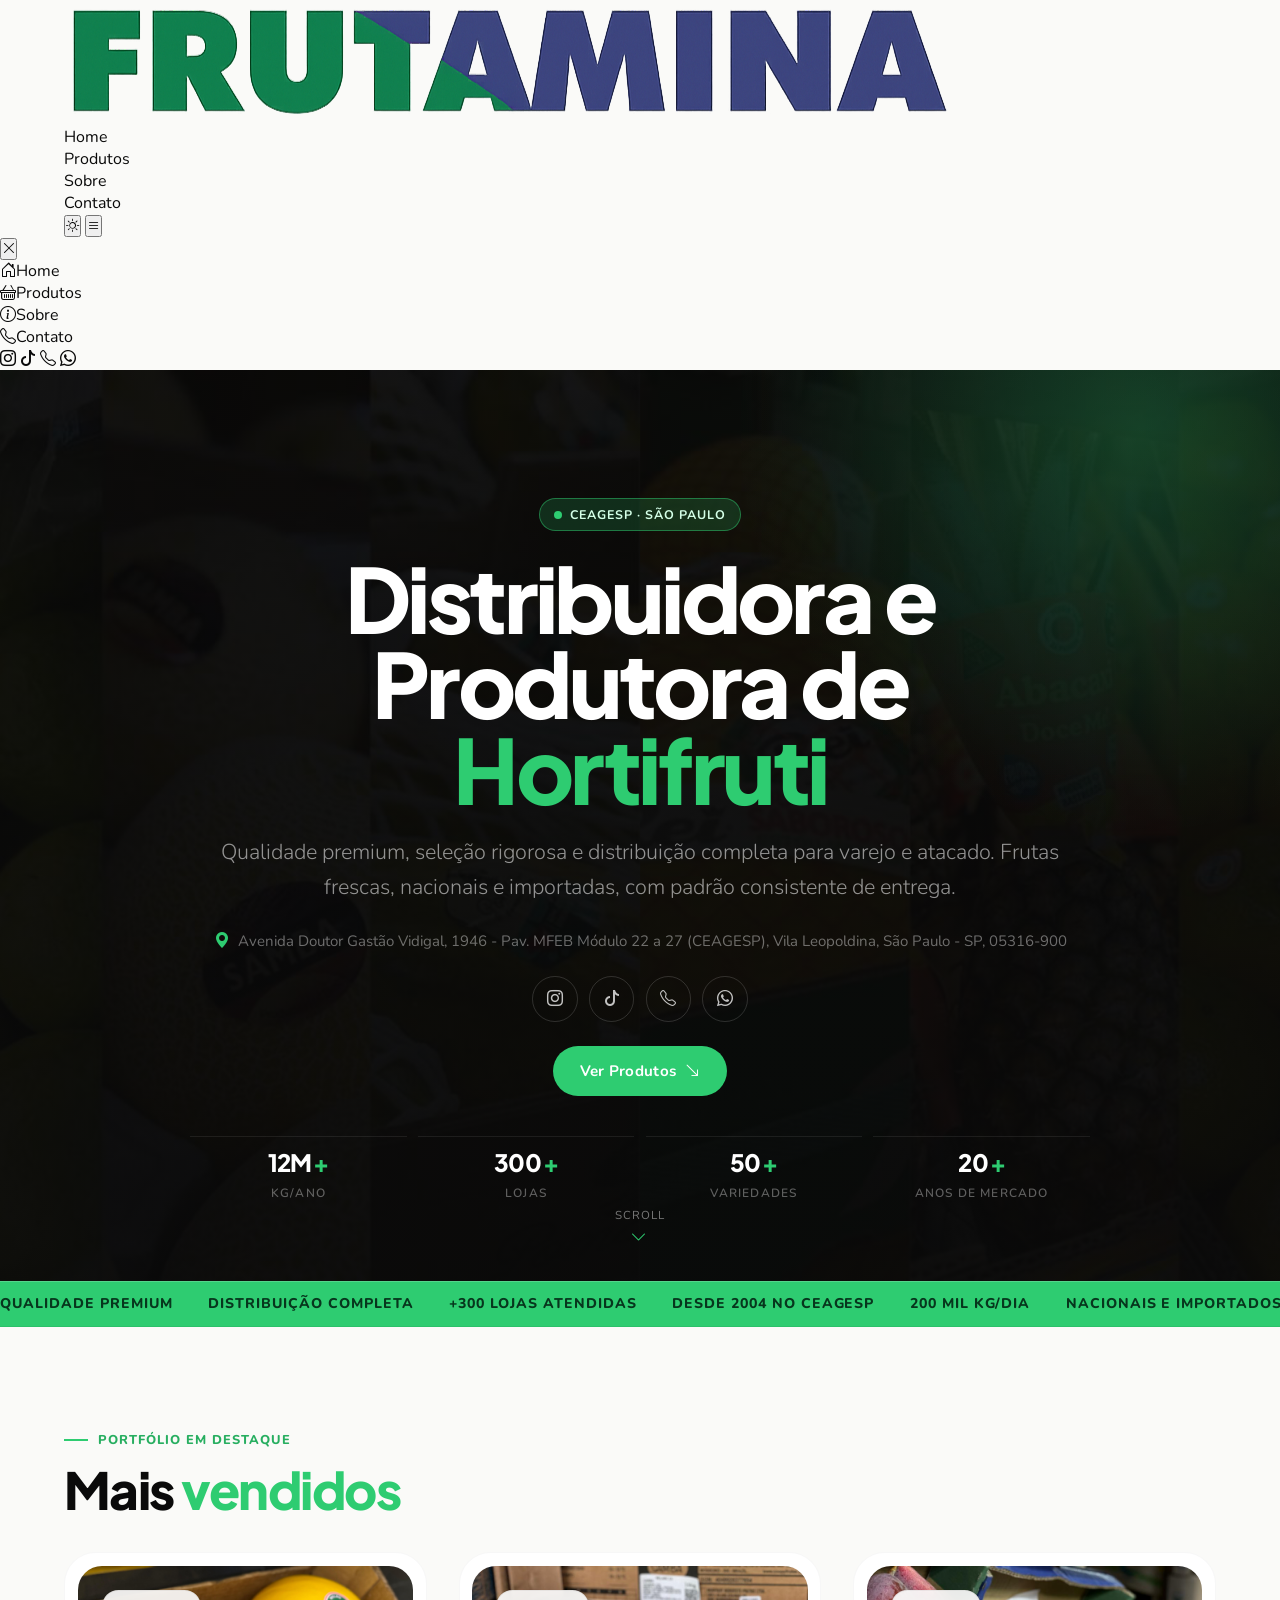
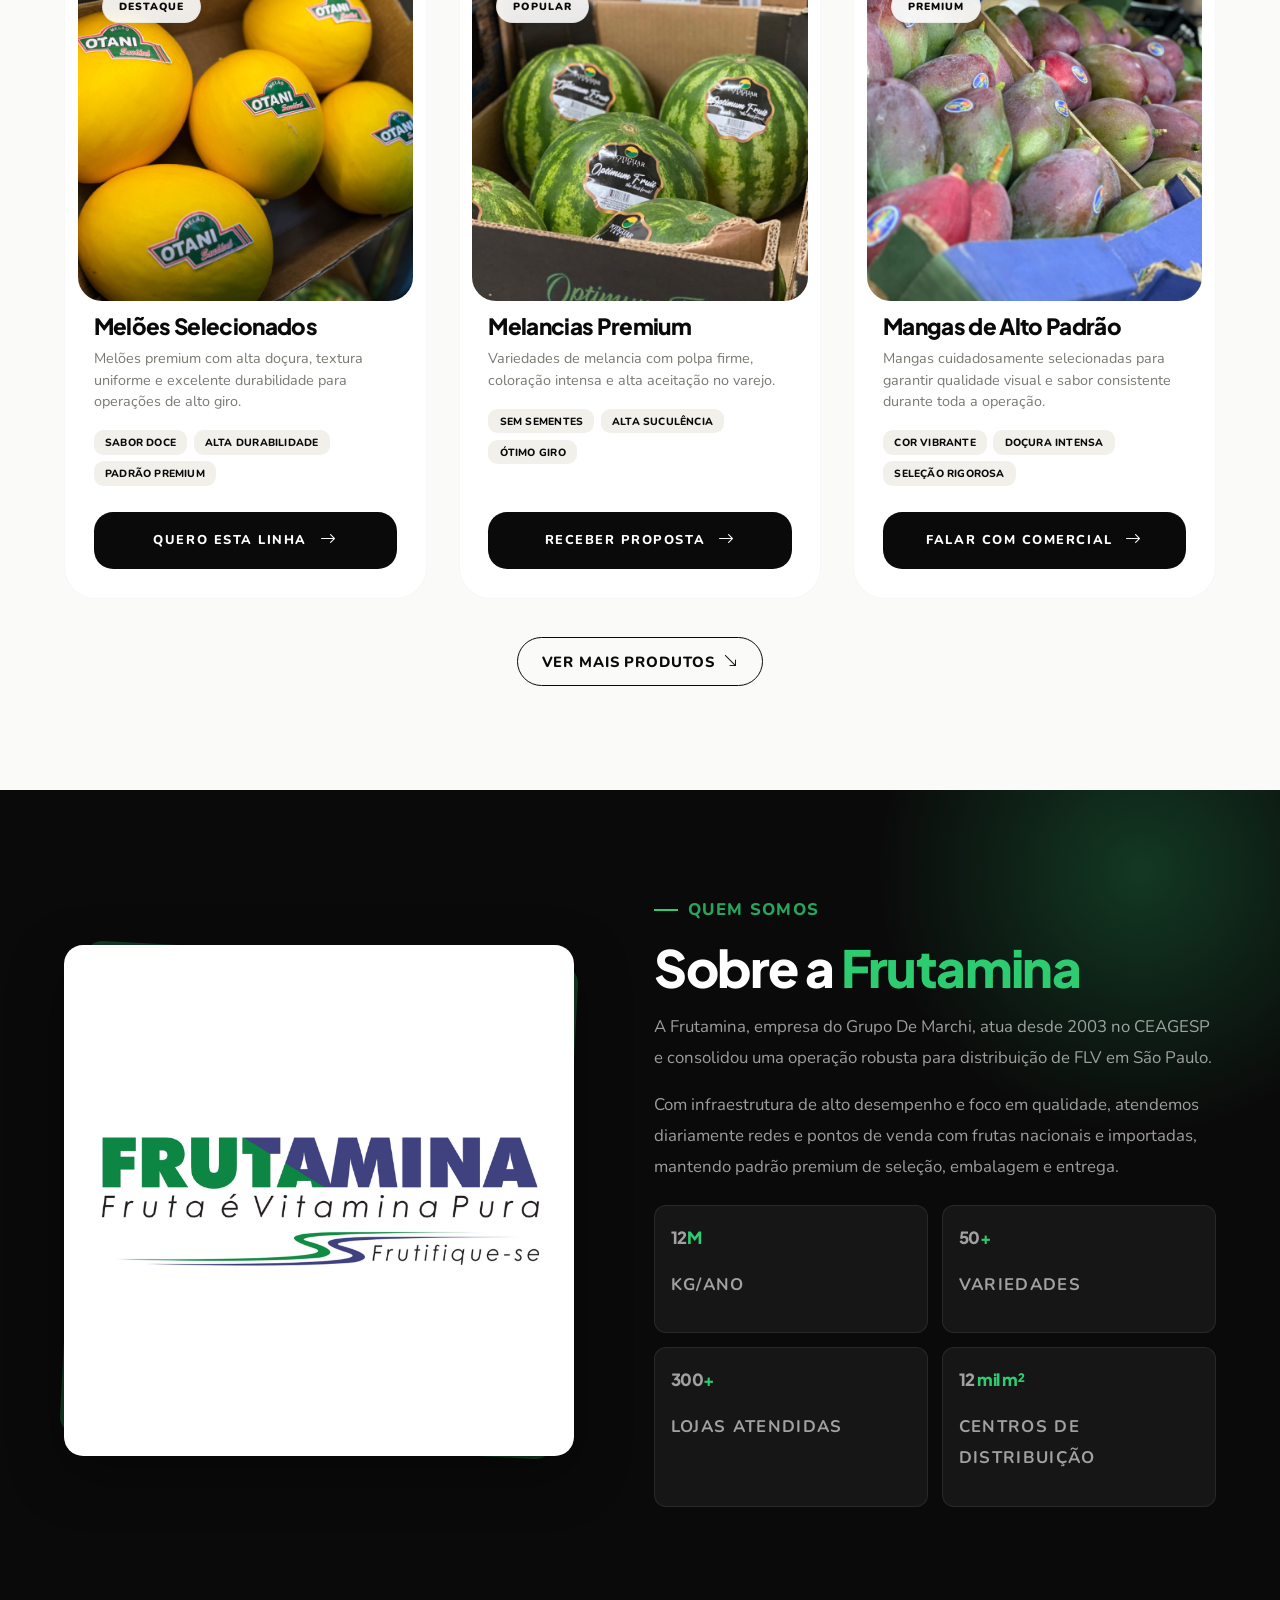
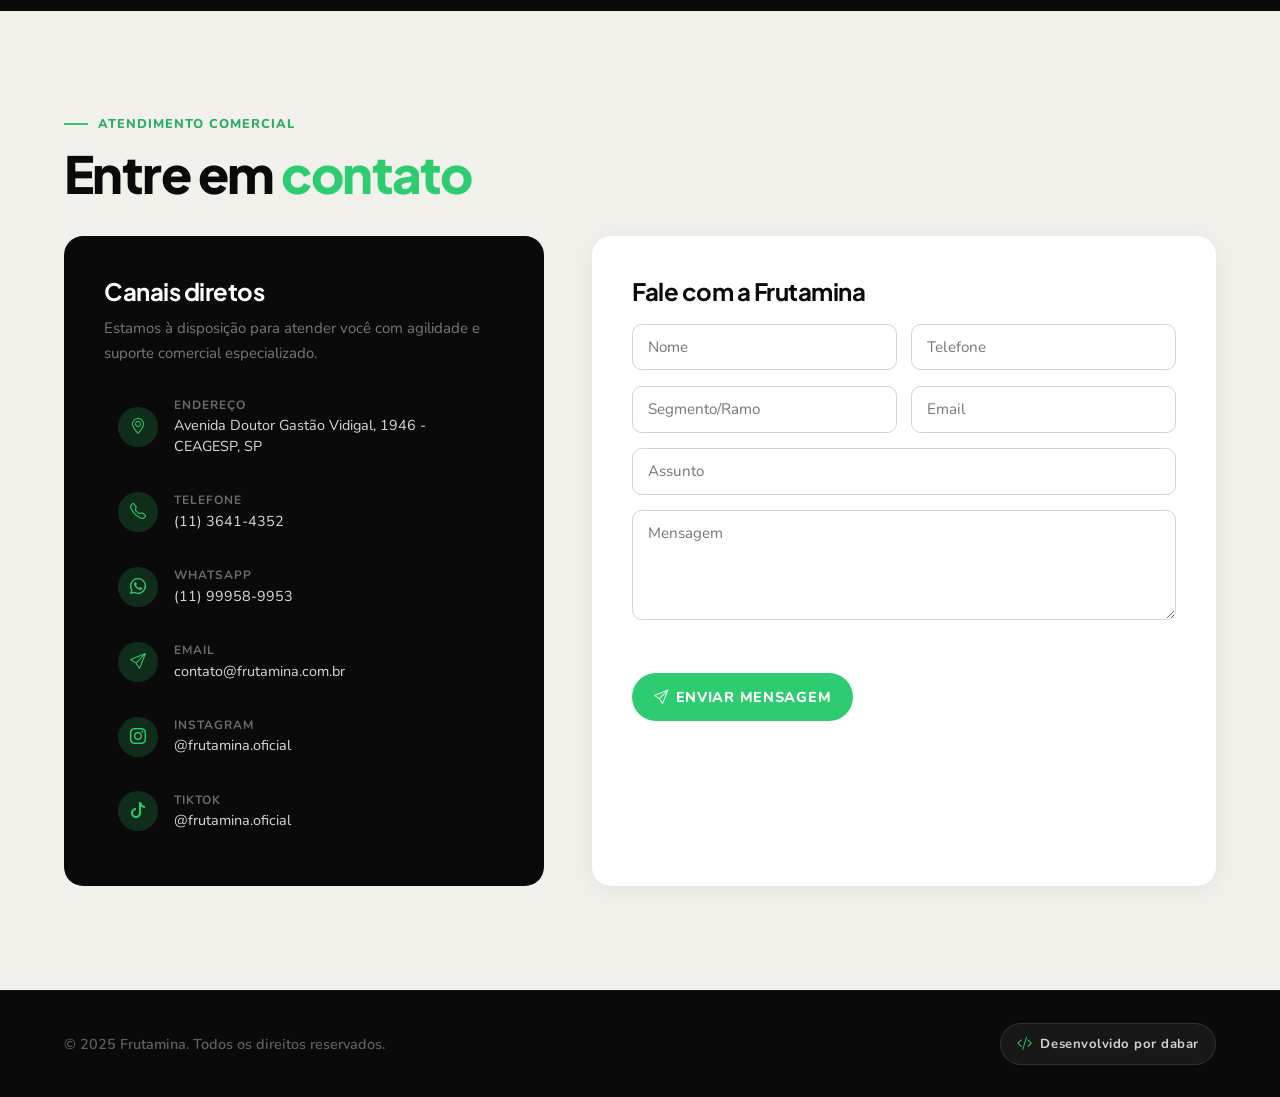
==== commit 70630c76: "style: padronização do header em todas as páginas e melhoria da responsividade" ====
--- a/index.html
+++ b/index.html
@@ -54,10 +54,10 @@
           class="bi bi-x-lg"></i></button>
     </div>
     <ul class="menu-mobile-list">
-      <li><a class="menu-link" href="#home"><i class="bi bi-house-door"></i><span>Home</span></a></li>
-      <li><a class="menu-link" href="produtos.html"><i class="bi bi-basket"></i><span>Produtos</span></a></li>
-      <li><a class="menu-link" href="#sobre"><i class="bi bi-info-circle"></i><span>Sobre</span></a></li>
-      <li><a class="menu-link" href="#contato"><i class="bi bi-telephone"></i><span>Contato</span></a></li>
+      <li><a class="menu-link" href="#home" id="ml-home"><i class="bi bi-house-door"></i><span>Home</span></a></li>
+      <li><a class="menu-link" href="produtos.html" id="ml-produtos"><i class="bi bi-basket"></i><span>Produtos</span></a></li>
+      <li><a class="menu-link" href="#sobre" id="ml-sobre"><i class="bi bi-info-circle"></i><span>Sobre</span></a></li>
+      <li><a class="menu-link" href="#contato" id="ml-contato"><i class="bi bi-telephone"></i><span>Contato</span></a></li>
     </ul>
     <div class="menu-mobile-footer">
       <a href="https://www.instagram.com/frutamina.oficial/" target="_blank" rel="noopener noreferrer"
--- a/assets/css/index.css
+++ b/assets/css/index.css
@@ -84,230 +84,7 @@
       margin-inline: auto;
     }
 
-    #header {
-      position: fixed;
-      top: 0;
-      left: 0;
-      width: 100%;
-      z-index: 1000;
-      background: rgba(250,250,248,0.92);
-      backdrop-filter: blur(14px);
-      border-bottom: 1px solid rgba(0,0,0,0.04);
-      transition: var(--transicao);
-      padding: 1.2rem 0;
-    }
-
-    [data-theme="dark"] #header {
-      background: rgba(10,10,10,0.9);
-      border-bottom-color: rgba(255,255,255,0.08);
-    }
-
-    #header.scrolled {
-      padding: 0.7rem 0;
-      box-shadow: 0 6px 24px rgba(0,0,0,0.08);
-    }
-
-    .header-inner {
-      display: grid;
-      grid-template-columns: 140px 1fr auto;
-      align-items: center;
-      gap: 1.5rem;
-    }
-
-    .header-logo img {
-      width: 140px;
-      height: auto;
-      display: block;
-    }
-
-    .menu-desktop {
-      justify-self: center;
-    }
-
-    .menu-desktop ul {
-      display: flex;
-      align-items: center;
-      gap: 1.4rem;
-    }
-
-    .menu-desktop .menu-link {
-      position: relative;
-      text-transform: uppercase;
-      font-weight: 700;
-      letter-spacing: 0.08em;
-      font-size: 0.875rem;
-      color: var(--cinza-texto);
-      padding: 0.4rem 0.25rem;
-      transition: color 0.25s ease;
-    }
-
-    .menu-desktop .menu-link::after {
-      content: "";
-      position: absolute;
-      left: 50%;
-      transform: translateX(-50%);
-      bottom: -0.2rem;
-      width: 0;
-      height: 2px;
-      background: var(--verde);
-      transition: width 0.3s ease;
-    }
-
-    .menu-desktop .menu-link:hover {
-      color: var(--preto);
-    }
-
-    .menu-desktop .menu-link:hover::after {
-      width: 80%;
-    }
-
-    .menu-desktop .menu-link.active {
-      color: var(--verde-escuro);
-    }
-
-    .header-actions {
-      display: flex;
-      align-items: center;
-      gap: 0.5rem;
-    }
-
-    .icon-btn {
-      width: 2.6rem;
-      height: 2.6rem;
-      border-radius: 50%;
-      border: 1px solid rgba(0,0,0,0.08);
-      background: transparent;
-      color: var(--preto);
-      display: grid;
-      place-items: center;
-      font-size: 1.1rem;
-      cursor: pointer;
-      transition: var(--transicao);
-    }
-
-    [data-theme="dark"] .icon-btn {
-      border-color: rgba(255,255,255,0.18);
-      color: var(--preto);
-    }
-
-    .icon-btn:hover {
-      border-color: var(--verde);
-      color: var(--verde);
-      transform: translateY(-1px);
-    }
-
-    #menuHamburger {
-      display: none;
-    }
-
-    #overlayMobile {
-      position: fixed;
-      inset: 0;
-      background: rgba(0,0,0,0.5);
-      opacity: 0;
-      pointer-events: none;
-      transition: opacity 0.28s ease;
-      z-index: 1060;
-    }
-
-    #overlayMobile.active {
-      opacity: 1;
-      pointer-events: auto;
-    }
-
-    #menuMobile {
-      position: fixed;
-      top: 0;
-      right: 0;
-      height: 100dvh;
-      width: min(340px, 85vw);
-      background: #0a0a0a;
-      color: #fff;
-      z-index: 1070;
-      transform: translateX(100%);
-      transition: transform 0.35s ease;
-      display: flex;
-      flex-direction: column;
-      padding: 1.4rem 1.2rem 1.2rem;
-    }
-
-    #menuMobile.active {
-      transform: translateX(0);
-    }
-
-    .mobile-top {
-      display: flex;
-      justify-content: flex-end;
-      margin-bottom: 1rem;
-    }
-
-    .btn-fechar-mobile {
-      width: 2.4rem;
-      height: 2.4rem;
-      border-radius: 50%;
-      border: 1px solid rgba(255,255,255,0.18);
-      background: transparent;
-      color: #fff;
-      display: grid;
-      place-items: center;
-      cursor: pointer;
-    }
-
-    .menu-mobile-list {
-      display: flex;
-      flex-direction: column;
-      gap: 0.35rem;
-      margin-top: 0.5rem;
-    }
-
-    .menu-mobile-list .menu-link {
-      display: flex;
-      align-items: center;
-      gap: 0.8rem;
-      padding: 0.9rem 0.8rem;
-      border-radius: 0.8rem;
-      color: rgba(255,255,255,0.92);
-      font-weight: 600;
-      transition: var(--transicao);
-    }
-
-    .menu-mobile-list .menu-link i {
-      color: var(--verde);
-      font-size: 1.1rem;
-    }
-
-    .menu-mobile-list .menu-link:hover {
-      background: rgba(255,255,255,0.08);
-    }
-
-    .menu-mobile-footer {
-      margin-top: auto;
-      display: flex;
-      justify-content: center;
-      gap: 0.8rem;
-      padding-top: 1rem;
-      border-top: 1px solid rgba(255,255,255,0.12);
-    }
-
-    .menu-mobile-footer a {
-      width: 2.5rem;
-      height: 2.5rem;
-      border-radius: 50%;
-      border: 1px solid rgba(255,255,255,0.15);
-      display: grid;
-      place-items: center;
-      transition: var(--transicao);
-    }
-
-    .menu-mobile-footer a i {
-      color: var(--verde);
-      font-size: 1rem;
-    }
-
-    .menu-mobile-footer a:hover {
-      border-color: var(--verde);
-      transform: translateY(-2px);
-    }
+    @import url('header.css');
 
     main#home {
       background: #0a0a0a;
@@ -1193,9 +970,6 @@
 
     @media (max-width: 880px) {
       .container { width: min(1240px, 100% - 3rem); }
-      .header-inner { display: flex; justify-content: space-between; align-items: center; }
-      .menu-desktop { display: none; }
-      #menuHamburger { display: grid; }
       .hero-stats { grid-template-columns: repeat(2, 1fr); }
       .produtos-grid { grid-template-columns: repeat(2, 1fr); }
       .sobre-inner { grid-template-columns: 1fr; }
@@ -1204,8 +978,6 @@
 
     @media (max-width: 640px) {
       .container { width: min(1240px, 100% - 2rem); }
-      .header-inner { display: flex; justify-content: space-between; align-items: center; gap: 0.6rem; }
-      .header-logo img { width: 100px; }
       .titulo { font-size: clamp(2.1rem, 12vw, 3.3rem); }
       .subtitulo { font-size: 0.96rem; }
       .hero-endereco { font-size: 0.85rem; max-width: 90vw; }
